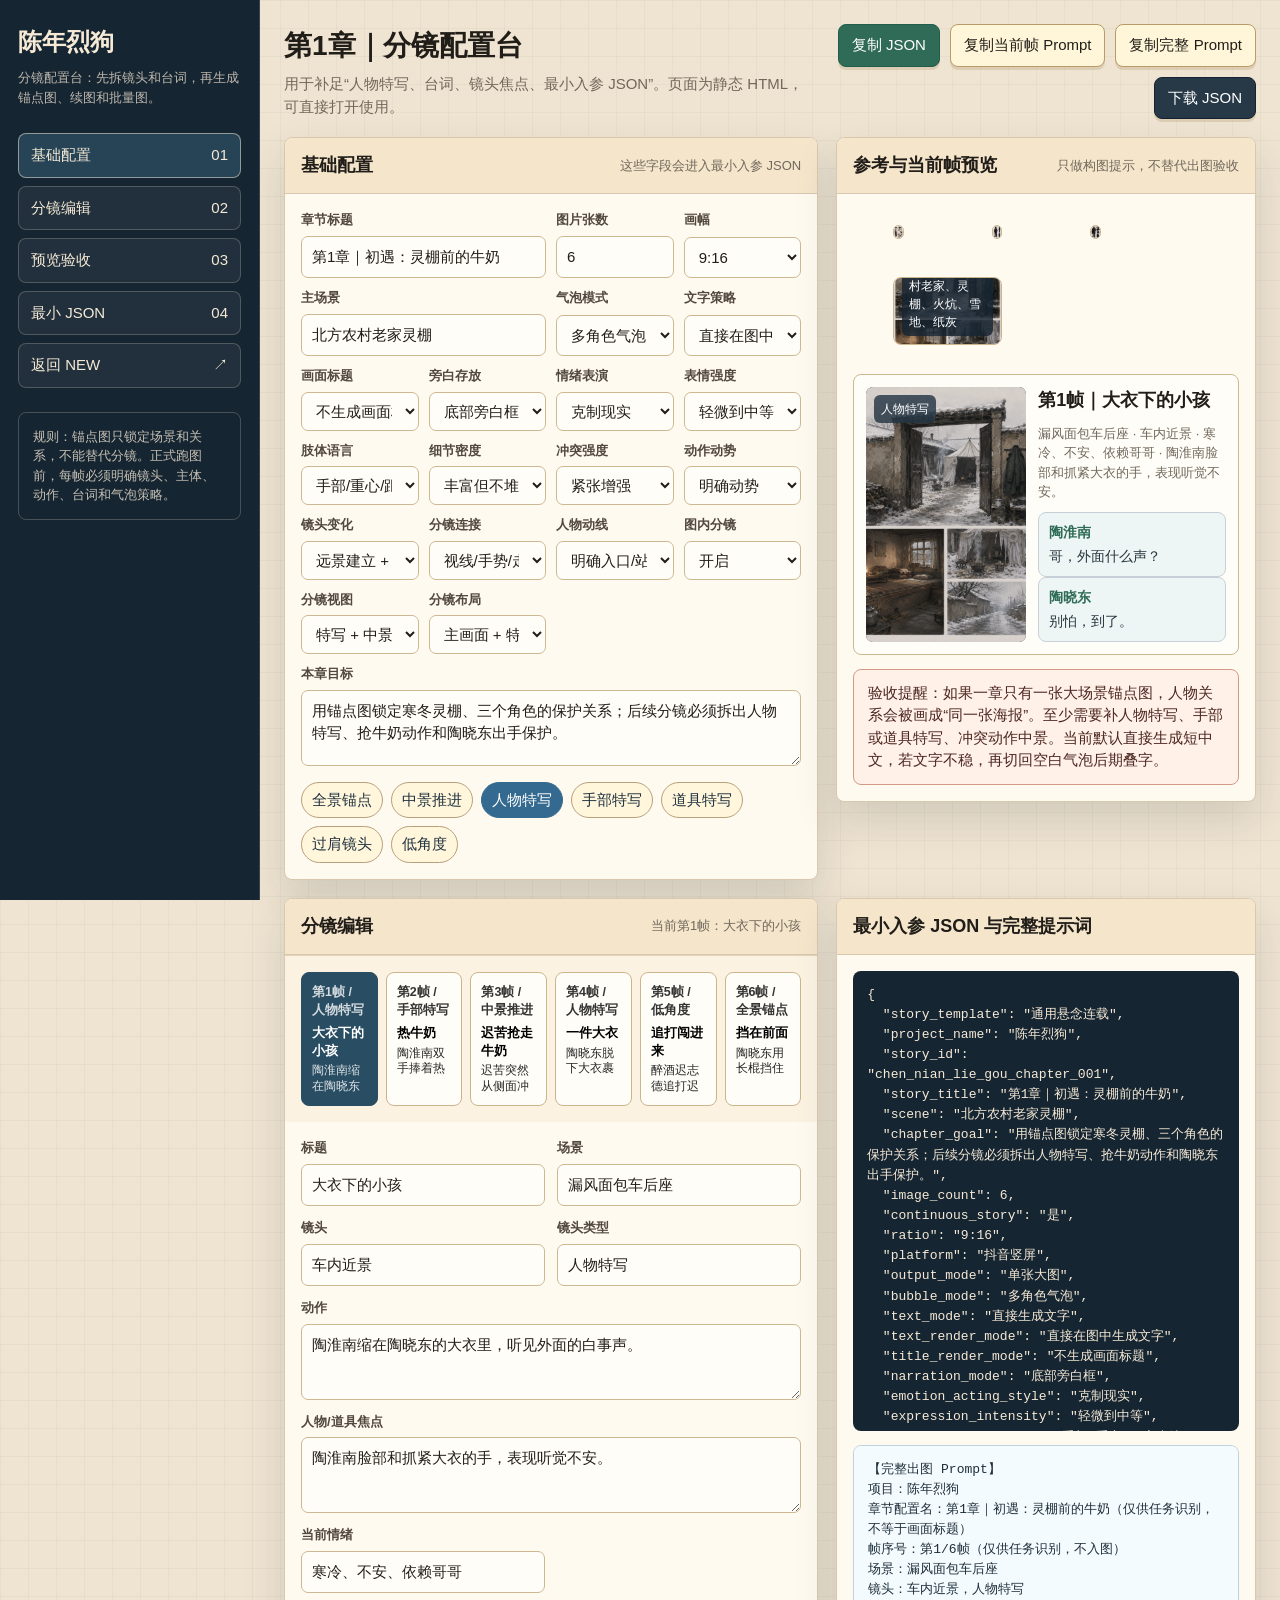
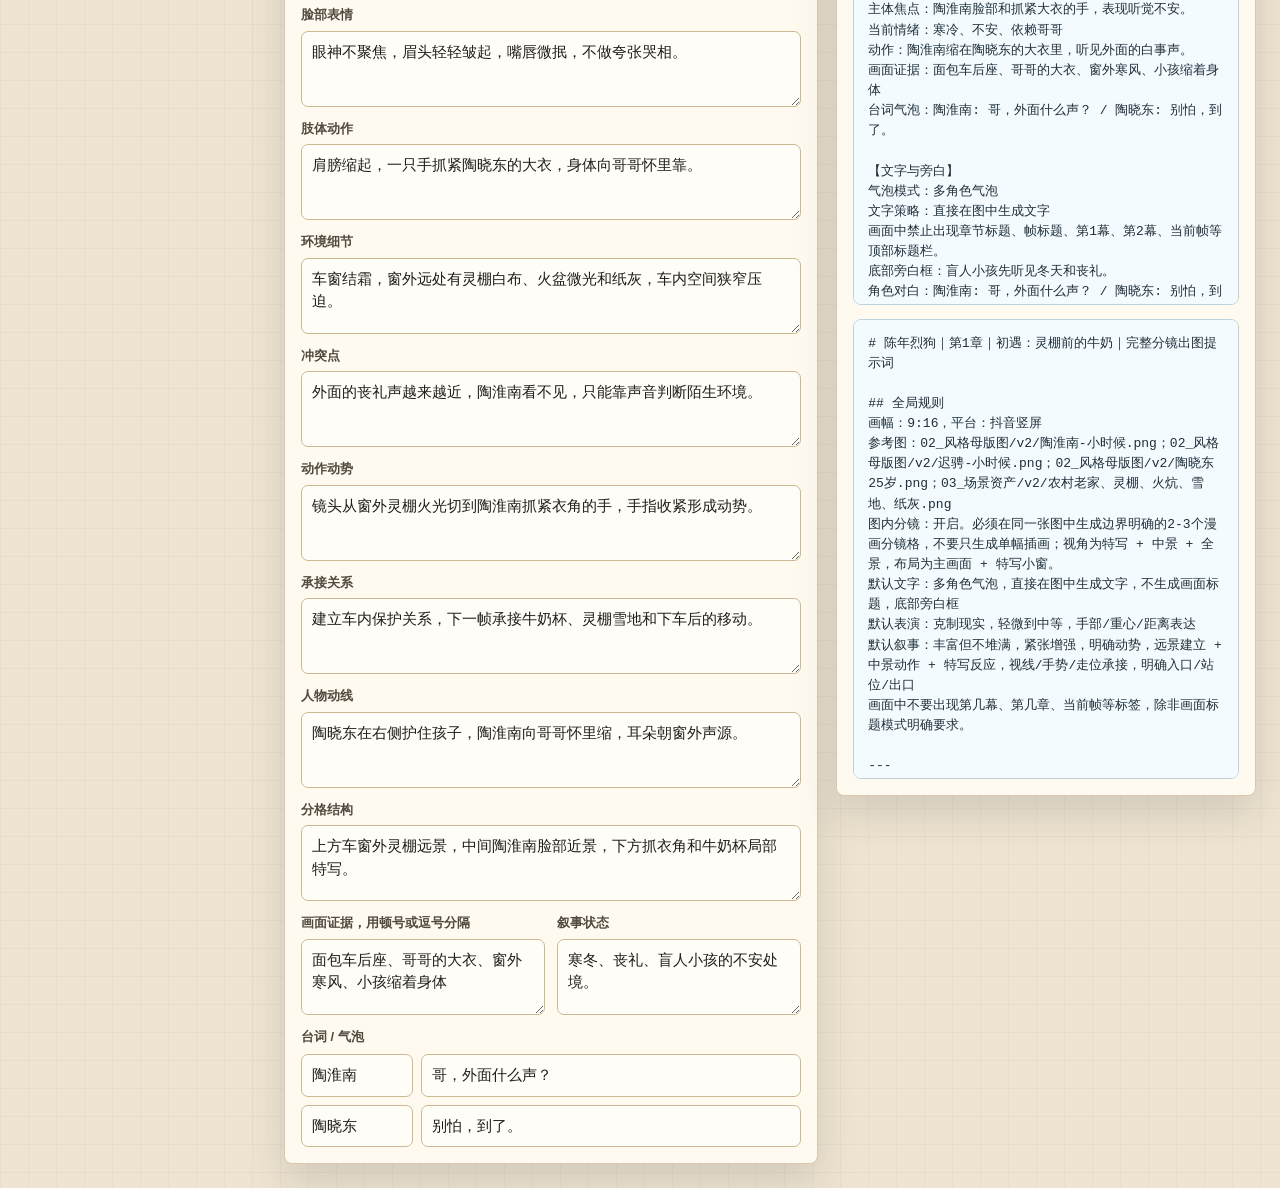
==== 入口/storyboard_config.html @ 1768fc52 "feat: 新增漫画分镜叙事控制体系 — 6个顶级控制字段 + 第1章每帧分镜精细描述 ### 新增六个顶层控制字段 - detail_density：场景细节密度（丰富但不堆满/标准/极简） - c" ====
<!doctype html>
<html lang="zh-CN">
<head>
  <meta charset="utf-8">
  <meta name="viewport" content="width=device-width, initial-scale=1">
  <title>陈年烈狗｜分镜配置台</title>
  <style>
    :root {
      color-scheme: light;
      --ink: #211d18;
      --muted: #71685c;
      --line: #d9c8ad;
      --paper: #f7efe2;
      --panel: #fffaf0;
      --deep: #273846;
      --green: #2f6b56;
      --gold: #c8842f;
      --red: #9f3e35;
      --blue: #346a8f;
      --shadow: 0 18px 42px rgba(39, 56, 70, .15);
    }

    * { box-sizing: border-box; }

    body {
      margin: 0;
      color: var(--ink);
      font-family: "Microsoft YaHei", "PingFang SC", Arial, sans-serif;
      font-size: 15px;
      line-height: 1.5;
      background:
        linear-gradient(90deg, rgba(39, 56, 70, .04) 1px, transparent 1px),
        linear-gradient(180deg, rgba(39, 56, 70, .04) 1px, transparent 1px),
        #efe4d1;
      background-size: 28px 28px;
    }

    a { color: inherit; text-decoration: none; }
    button, input, textarea, select { font: inherit; }

    .app {
      display: grid;
      grid-template-columns: 260px minmax(0, 1fr);
      min-height: 100vh;
    }

    .side {
      position: sticky;
      top: 0;
      height: 100vh;
      padding: 24px 18px;
      color: #f6ead6;
      background: #162532;
      border-right: 1px solid rgba(255,255,255,.14);
    }

    .brand b {
      display: block;
      font-size: 24px;
      letter-spacing: 0;
    }

    .brand span {
      display: block;
      margin-top: 8px;
      color: rgba(246,234,214,.75);
      font-size: 13px;
    }

    .nav {
      display: grid;
      gap: 8px;
      margin-top: 26px;
    }

    .nav a {
      display: flex;
      align-items: center;
      justify-content: space-between;
      min-height: 42px;
      padding: 10px 12px;
      border: 1px solid rgba(246,234,214,.22);
      background: rgba(255,255,255,.05);
      border-radius: 8px;
    }

    .nav a:hover,
    .nav a.active {
      background: #264456;
      border-color: rgba(246,234,214,.52);
    }

    .side-note {
      margin-top: 24px;
      padding: 14px;
      color: rgba(246,234,214,.78);
      border: 1px solid rgba(246,234,214,.22);
      border-radius: 8px;
      font-size: 13px;
    }

    main {
      padding: 24px;
      min-width: 0;
    }

    .topbar {
      display: flex;
      align-items: center;
      justify-content: space-between;
      gap: 16px;
      margin-bottom: 18px;
    }

    .title h1 {
      margin: 0;
      font-size: 28px;
      letter-spacing: 0;
    }

    .title p {
      margin: 6px 0 0;
      color: var(--muted);
    }

    .actions {
      display: flex;
      gap: 10px;
      flex-wrap: wrap;
      justify-content: flex-end;
    }

    .btn {
      display: inline-flex;
      align-items: center;
      justify-content: center;
      gap: 8px;
      min-height: 38px;
      padding: 9px 13px;
      color: var(--ink);
      border: 1px solid #b99b68;
      background: #fff6d9;
      border-radius: 8px;
      cursor: pointer;
      white-space: nowrap;
      box-shadow: 0 3px 0 rgba(125, 87, 36, .16);
    }

    .btn.primary {
      color: #fff;
      border-color: #1e5e4a;
      background: var(--green);
    }

    .btn.dark {
      color: #fff;
      border-color: #142331;
      background: var(--deep);
    }

    .layout {
      display: grid;
      grid-template-columns: minmax(420px, 1.12fr) minmax(380px, .88fr);
      gap: 18px;
      align-items: start;
    }

    .panel {
      background: var(--panel);
      border: 1px solid var(--line);
      border-radius: 8px;
      box-shadow: var(--shadow);
      overflow: hidden;
    }

    .panel-head {
      display: flex;
      align-items: center;
      justify-content: space-between;
      gap: 12px;
      padding: 14px 16px;
      border-bottom: 1px solid var(--line);
      background: #f4e5cb;
    }

    .panel-head h2 {
      margin: 0;
      font-size: 18px;
      letter-spacing: 0;
    }

    .hint {
      color: var(--muted);
      font-size: 13px;
    }

    .controls {
      display: grid;
      grid-template-columns: repeat(4, minmax(0, 1fr));
      gap: 10px;
      padding: 16px;
    }

    .field {
      display: grid;
      gap: 6px;
      min-width: 0;
    }

    .field.wide { grid-column: span 2; }
    .field.full { grid-column: 1 / -1; }

    label,
    .label {
      color: #51483e;
      font-weight: 700;
      font-size: 13px;
    }

    input,
    textarea,
    select {
      width: 100%;
      color: var(--ink);
      border: 1px solid #cdb892;
      background: #fffdf7;
      border-radius: 7px;
      padding: 9px 10px;
      outline: none;
    }

    textarea {
      min-height: 76px;
      resize: vertical;
    }

    input:focus,
    textarea:focus,
    select:focus {
      border-color: var(--blue);
      box-shadow: 0 0 0 3px rgba(52,106,143,.14);
    }

    .shot-bar {
      display: flex;
      flex-wrap: wrap;
      gap: 8px;
      padding: 0 16px 16px;
    }

    .chip {
      min-height: 32px;
      padding: 6px 10px;
      color: #20323f;
      border: 1px solid #b7a07b;
      background: #fff6dc;
      border-radius: 999px;
      cursor: pointer;
    }

    .chip.active,
    .chip:hover {
      color: #fff;
      background: var(--blue);
      border-color: var(--blue);
    }

    .timeline {
      display: grid;
      grid-template-columns: repeat(6, minmax(0, 1fr));
      gap: 8px;
      padding: 16px;
      border-top: 1px solid rgba(217,200,173,.72);
      background: #fbf2e2;
    }

    .frame-tab {
      display: grid;
      align-content: start;
      gap: 4px;
      min-height: 94px;
      padding: 10px;
      text-align: left;
      border: 1px solid #ccb58b;
      background: #fffdf7;
      border-radius: 8px;
      cursor: pointer;
    }

    .frame-tab.active {
      color: #fff;
      background: #294d62;
      border-color: #294d62;
    }

    .frame-tab small {
      font-weight: 700;
      opacity: .8;
    }

    .frame-tab b {
      display: block;
      overflow: hidden;
      font-size: 13px;
      line-height: 1.35;
      max-height: 38px;
    }

    .frame-tab span {
      overflow: hidden;
      font-size: 12px;
      line-height: 1.3;
      max-height: 32px;
      opacity: .85;
    }

    .editor {
      display: grid;
      grid-template-columns: 1fr 1fr;
      gap: 12px;
      padding: 16px;
    }

    .dialogue {
      display: grid;
      gap: 8px;
    }

    .line-row {
      display: grid;
      grid-template-columns: 112px minmax(0, 1fr);
      gap: 8px;
    }

    .preview-wrap {
      display: grid;
      gap: 14px;
      padding: 16px;
    }

    .refs {
      display: grid;
      grid-template-columns: repeat(4, minmax(0, 1fr));
      gap: 8px;
    }

    .ref {
      position: relative;
      overflow: hidden;
      aspect-ratio: 3 / 4;
      border: 1px solid #cbb58d;
      border-radius: 8px;
      background: #eadcc7;
    }

    .ref.scene { grid-column: span 2; aspect-ratio: 16 / 10; }

    .ref img {
      width: 100%;
      height: 100%;
      object-fit: cover;
      display: block;
    }

    .ref span {
      position: absolute;
      left: 8px;
      right: 8px;
      bottom: 8px;
      padding: 5px 7px;
      color: #fff;
      background: rgba(22,37,50,.82);
      border-radius: 6px;
      font-size: 12px;
    }

    .preview {
      display: grid;
      grid-template-columns: 160px minmax(0, 1fr);
      gap: 12px;
      padding: 12px;
      border: 1px solid #cdb892;
      border-radius: 8px;
      background: #fffdf7;
    }

    .preview-art {
      position: relative;
      min-height: 220px;
      overflow: hidden;
      border-radius: 7px;
      background: #223544;
    }

    .preview-art img {
      width: 100%;
      height: 100%;
      min-height: 220px;
      object-fit: cover;
      display: block;
      filter: saturate(.88) contrast(.95);
    }

    .preview-art .tag {
      position: absolute;
      left: 8px;
      top: 8px;
      padding: 5px 7px;
      color: #fff;
      background: rgba(39,56,70,.82);
      border-radius: 6px;
      font-size: 12px;
    }

    .preview-copy {
      display: grid;
      align-content: start;
      gap: 10px;
      min-width: 0;
    }

    .preview-copy h3 {
      margin: 0;
      font-size: 18px;
      letter-spacing: 0;
    }

    .bubble {
      padding: 9px 10px;
      border: 1px solid #c7d0d6;
      border-radius: 8px;
      background: #eef6f5;
      color: #26343e;
      font-size: 14px;
    }

    .bubble b {
      display: block;
      margin-bottom: 3px;
      color: var(--green);
    }

    .warn {
      padding: 12px 14px;
      color: #4b271f;
      border: 1px solid #d29a87;
      background: #fff0e8;
      border-radius: 8px;
    }

    .json-grid {
      display: grid;
      grid-template-columns: 1fr;
      gap: 14px;
      padding: 16px;
    }

    pre {
      overflow: auto;
      min-height: 260px;
      max-height: 460px;
      margin: 0;
      padding: 14px;
      color: #f6ead6;
      background: #162532;
      border-radius: 8px;
      font-size: 13px;
      line-height: 1.55;
      white-space: pre-wrap;
      word-break: break-word;
    }

    .prompt-box {
      color: #1f2f39;
      background: #f4fbff;
      border: 1px solid #bdd1df;
    }

    .status {
      min-height: 22px;
      color: var(--green);
      font-size: 13px;
    }

    @media (max-width: 1180px) {
      .app { grid-template-columns: 1fr; }
      .side {
        position: static;
        height: auto;
      }
      .nav { grid-template-columns: repeat(3, minmax(0, 1fr)); }
      .layout { grid-template-columns: 1fr; }
    }

    @media (max-width: 760px) {
      main { padding: 14px; }
      .topbar,
      .panel-head,
      .preview {
        align-items: stretch;
        flex-direction: column;
        grid-template-columns: 1fr;
      }
      .controls,
      .editor,
      .timeline,
      .refs,
      .nav {
        grid-template-columns: 1fr;
      }
      .field,
      .field.wide,
      .field.full,
      .ref.scene { grid-column: 1; }
      .actions { justify-content: flex-start; }
    }
  </style>
</head>
<body>
  <div class="app">
    <aside class="side">
      <div class="brand">
        <b>陈年烈狗</b>
        <span>分镜配置台：先拆镜头和台词，再生成锚点图、续图和批量图。</span>
      </div>
      <nav class="nav" aria-label="页面导航">
        <a class="active" href="#config">基础配置 <span>01</span></a>
        <a href="#frames">分镜编辑 <span>02</span></a>
        <a href="#preview">预览验收 <span>03</span></a>
        <a href="#json">最小 JSON <span>04</span></a>
        <a href="./入口_NEW.html">返回 NEW <span>↗</span></a>
      </nav>
      <div class="side-note">
        规则：锚点图只锁定场景和关系，不能替代分镜。正式跑图前，每帧必须明确镜头、主体、动作、台词和气泡策略。
      </div>
    </aside>

    <main>
      <div class="topbar">
        <div class="title">
          <h1>第1章｜分镜配置台</h1>
          <p>用于补足“人物特写、台词、镜头焦点、最小入参 JSON”。页面为静态 HTML，可直接打开使用。</p>
        </div>
        <div class="actions">
          <button class="btn primary" id="copyJson">复制 JSON</button>
          <button class="btn" id="copyPrompt">复制当前帧 Prompt</button>
          <button class="btn" id="copyFullPrompt">复制完整 Prompt</button>
          <button class="btn dark" id="downloadJson">下载 JSON</button>
        </div>
      </div>

      <div class="layout">
        <section class="panel" id="config">
          <div class="panel-head">
            <h2>基础配置</h2>
            <span class="hint">这些字段会进入最小入参 JSON</span>
          </div>
          <div class="controls">
            <div class="field wide">
              <label for="storyTitle">章节标题</label>
              <input id="storyTitle" data-config="story_title">
            </div>
            <div class="field">
              <label for="imageCount">图片张数</label>
              <input id="imageCount" data-config="image_count" type="number" min="1" max="12">
            </div>
            <div class="field">
              <label for="ratio">画幅</label>
              <select id="ratio" data-config="ratio">
                <option>9:16</option>
                <option>3:4</option>
                <option>16:9</option>
                <option>1:1</option>
              </select>
            </div>
            <div class="field wide">
              <label for="scene">主场景</label>
              <input id="scene" data-config="scene">
            </div>
            <div class="field">
              <label for="bubbleMode">气泡模式</label>
              <select id="bubbleMode" data-config="bubble_mode">
                <option>多角色气泡</option>
                <option>单角色气泡</option>
                <option>无气泡</option>
              </select>
            </div>
            <div class="field">
              <label for="textRender">文字策略</label>
              <select id="textRender" data-config="text_render_mode">
                <option>直接在图中生成文字</option>
                <option>生成空白气泡 + 后期叠字图层</option>
                <option>生成空白气泡 + 文案清单</option>
                <option>仅生成文案清单</option>
              </select>
            </div>
            <div class="field">
              <label for="titleRender">画面标题</label>
              <select id="titleRender" data-config="title_render_mode">
                <option>不生成画面标题</option>
                <option>封面图标题</option>
                <option>每帧标题</option>
              </select>
            </div>
            <div class="field">
              <label for="narrationMode">旁白存放</label>
              <select id="narrationMode" data-config="narration_mode">
                <option>底部旁白框</option>
                <option>旁白气泡</option>
                <option>画外文案清单</option>
                <option>不使用旁白</option>
              </select>
            </div>
            <div class="field">
              <label for="emotionActing">情绪表演</label>
              <select id="emotionActing" data-config="emotion_acting_style">
                <option>克制现实</option>
                <option>轻微外显</option>
                <option>沉默压抑</option>
                <option>紧绷防备</option>
                <option>保护性克制</option>
              </select>
            </div>
            <div class="field">
              <label for="expressionIntensity">表情强度</label>
              <select id="expressionIntensity" data-config="expression_intensity">
                <option>轻微到中等</option>
                <option>轻微</option>
                <option>中等</option>
                <option>强烈</option>
              </select>
            </div>
            <div class="field">
              <label for="bodyLanguageMode">肢体语言</label>
              <select id="bodyLanguageMode" data-config="body_language_mode">
                <option>手部/重心/距离表达</option>
                <option>面部微表情优先</option>
                <option>保护性站位</option>
                <option>防备性蜷缩</option>
                <option>动作推进优先</option>
              </select>
            </div>
            <div class="field">
              <label for="detailDensity">细节密度</label>
              <select id="detailDensity" data-config="detail_density">
                <option>丰富但不堆满</option>
                <option>标准</option>
                <option>极简</option>
              </select>
            </div>
            <div class="field">
              <label for="conflictIntensity">冲突强度</label>
              <select id="conflictIntensity" data-config="conflict_intensity">
                <option>紧张增强</option>
                <option>克制紧张</option>
                <option>平静铺垫</option>
                <option>强冲突</option>
              </select>
            </div>
            <div class="field">
              <label for="actionMomentumMode">动作动势</label>
              <select id="actionMomentumMode" data-config="action_momentum_mode">
                <option>明确动势</option>
                <option>静态对话</option>
                <option>突然打断</option>
                <option>追逐/抢夺</option>
                <option>保护拦截</option>
              </select>
            </div>
            <div class="field">
              <label for="shotVariationMode">镜头变化</label>
              <select id="shotVariationMode" data-config="shot_variation_mode">
                <option>远景建立 + 中景动作 + 特写反应</option>
                <option>主画面 + 局部特写</option>
                <option>连续动作三格</option>
                <option>环境压迫 + 人物近景</option>
              </select>
            </div>
            <div class="field">
              <label for="panelContinuityMode">分镜连接</label>
              <select id="panelContinuityMode" data-config="panel_continuity_mode">
                <option>视线/手势/走位承接</option>
                <option>前景道具承接</option>
                <option>上一格动作延续</option>
                <option>空间方位固定</option>
              </select>
            </div>
            <div class="field">
              <label for="characterPathMode">人物动线</label>
              <select id="characterPathMode" data-config="character_path_mode">
                <option>明确入口/站位/出口</option>
                <option>保护三角站位</option>
                <option>追逐推进</option>
                <option>靠近/退开</option>
              </select>
            </div>
            <div class="field">
              <label for="inImageStoryboard">图内分镜</label>
              <select id="inImageStoryboard" data-config="in_image_storyboard">
                <option>开启</option>
                <option>关闭</option>
              </select>
            </div>
            <div class="field">
              <label for="storyboardView">分镜视图</label>
              <select id="storyboardView" data-config="storyboard_view">
                <option>特写 + 中景 + 全景</option>
                <option>第一人称 + 第三人称</option>
                <option>第三人称</option>
                <option>第一人称</option>
              </select>
            </div>
            <div class="field">
              <label for="storyboardLayout">分镜布局</label>
              <select id="storyboardLayout" data-config="storyboard_layout">
                <option>主画面 + 特写小窗</option>
                <option>漫画三格竖排</option>
                <option>主画面 + 小视角窗口</option>
                <option>上下分镜</option>
                <option>左右分镜</option>
              </select>
            </div>
            <div class="field full">
              <label for="chapterGoal">本章目标</label>
              <textarea id="chapterGoal" data-config="chapter_goal"></textarea>
            </div>
          </div>
          <div class="shot-bar" aria-label="镜头快捷选择">
            <button class="chip" data-shot="全景锚点">全景锚点</button>
            <button class="chip" data-shot="中景推进">中景推进</button>
            <button class="chip" data-shot="人物特写">人物特写</button>
            <button class="chip" data-shot="手部特写">手部特写</button>
            <button class="chip" data-shot="道具特写">道具特写</button>
            <button class="chip" data-shot="过肩镜头">过肩镜头</button>
            <button class="chip" data-shot="低角度">低角度</button>
          </div>
        </section>

        <section class="panel" id="preview">
          <div class="panel-head">
            <h2>参考与当前帧预览</h2>
            <span class="hint">只做构图提示，不替代出图验收</span>
          </div>
          <div class="preview-wrap">
            <div class="refs">
              <figure class="ref">
                <img src="../02_风格母版图/v2/陶淮南-小时候.png" alt="陶淮南小时候">
                <span>陶淮南-小时候</span>
              </figure>
              <figure class="ref">
                <img src="../02_风格母版图/v2/迟骋-小时候.png" alt="迟骋小时候">
                <span>迟骋-小时候</span>
              </figure>
              <figure class="ref">
                <img src="../02_风格母版图/v2/陶晓东25岁.png" alt="陶晓东25岁">
                <span>陶晓东25岁</span>
              </figure>
              <figure class="ref scene">
                <img src="../03_场景资产/v2/农村老家、灵棚、火炕、雪地、纸灰.png" alt="农村老家灵棚场景">
                <span>场景母版：农村老家、灵棚、火炕、雪地、纸灰</span>
              </figure>
            </div>
            <div class="preview">
              <div class="preview-art">
                <img src="../03_场景资产/v2/农村老家、灵棚、火炕、雪地、纸灰.png" alt="当前帧视觉参考">
                <span class="tag" id="previewShot">人物特写</span>
              </div>
              <div class="preview-copy">
                <h3 id="previewTitle">当前帧</h3>
                <div class="hint" id="previewMeta"></div>
                <div id="previewBubbles"></div>
              </div>
            </div>
            <div class="warn">
              验收提醒：如果一章只有一张大场景锚点图，人物关系会被画成“同一张海报”。至少需要补人物特写、手部或道具特写、冲突动作中景。当前默认直接生成短中文，若文字不稳，再切回空白气泡后期叠字。
            </div>
          </div>
        </section>

        <section class="panel" id="frames">
          <div class="panel-head">
            <h2>分镜编辑</h2>
            <span class="hint" id="activeHint">当前第1帧</span>
          </div>
          <div class="timeline" id="timeline"></div>
          <div class="editor" id="editor"></div>
        </section>

        <section class="panel" id="json">
          <div class="panel-head">
            <h2>最小入参 JSON 与完整提示词</h2>
            <span class="status" id="status"></span>
          </div>
          <div class="json-grid">
            <pre id="jsonPreview"></pre>
            <pre class="prompt-box" id="promptPreview"></pre>
            <pre class="prompt-box" id="fullPromptPreview"></pre>
          </div>
        </section>
      </div>
    </main>
  </div>

  <script>
    const state = {
      story_template: "通用悬念连载",
      project_name: "陈年烈狗",
      story_id: "chen_nian_lie_gou_chapter_001",
      story_title: "第1章｜初遇：灵棚前的牛奶",
      scene: "北方农村老家灵棚",
      chapter_goal: "用锚点图锁定寒冬灵棚、三个角色的保护关系；后续分镜必须拆出人物特写、抢牛奶动作和陶晓东出手保护。",
      image_count: 6,
      continuous_story: "是",
      ratio: "9:16",
      platform: "抖音竖屏",
      output_mode: "单张大图",
      bubble_mode: "多角色气泡",
      text_mode: "直接生成文字",
      text_render_mode: "直接在图中生成文字",
      title_render_mode: "不生成画面标题",
      narration_mode: "底部旁白框",
      emotion_acting_style: "克制现实",
      expression_intensity: "轻微到中等",
      body_language_mode: "手部/重心/距离表达",
      detail_density: "丰富但不堆满",
      conflict_intensity: "紧张增强",
      action_momentum_mode: "明确动势",
      shot_variation_mode: "远景建立 + 中景动作 + 特写反应",
      panel_continuity_mode: "视线/手势/走位承接",
      character_path_mode: "明确入口/站位/出口",
      in_image_storyboard: "开启",
      storyboard_view: "特写 + 中景 + 全景",
      storyboard_layout: "主画面 + 特写小窗",
      active: 0,
      refs: {
        character_identity_refs: [
          "02_风格母版图/v2/陶淮南-小时候.png",
          "02_风格母版图/v2/迟骋-小时候.png",
          "02_风格母版图/v2/陶晓东25岁.png"
        ],
        scene_references: [
          "03_场景资产/v2/农村老家、灵棚、火炕、雪地、纸灰.png"
        ]
      },
      frames: [
        {
          phase: "第1幕",
          scene: "漏风面包车后座",
          title: "大衣下的小孩",
          action: "陶淮南缩在陶晓东的大衣里，听见外面的白事声。",
          state: "寒冬、丧礼、盲人小孩的不安处境。",
          visual_evidence: ["面包车后座", "哥哥的大衣", "窗外寒风", "小孩缩着身体"],
          camera: "车内近景",
          shot_type: "人物特写",
          focus: "陶淮南脸部和抓紧大衣的手，表现听觉不安。",
          emotion: "寒冷、不安、依赖哥哥",
          expression: "眼神不聚焦，眉头轻轻皱起，嘴唇微抿，不做夸张哭相。",
          body_language: "肩膀缩起，一只手抓紧陶晓东的大衣，身体向哥哥怀里靠。",
          scene_detail: "车窗结霜，窗外远处有灵棚白布、火盆微光和纸灰，车内空间狭窄压迫。",
          conflict_point: "外面的丧礼声越来越近，陶淮南看不见，只能靠声音判断陌生环境。",
          action_momentum_detail: "镜头从窗外灵棚火光切到陶淮南抓紧衣角的手，手指收紧形成动势。",
          continuity_link: "建立车内保护关系，下一帧承接牛奶杯、灵棚雪地和下车后的移动。",
          character_path: "陶晓东在右侧护住孩子，陶淮南向哥哥怀里缩，耳朵朝窗外声源。",
          panel_composition: "上方车窗外灵棚远景，中间陶淮南脸部近景，下方抓衣角和牛奶杯局部特写。",
          dialogue: [
            { name: "陶淮南", text: "哥，外面什么声？" },
            { name: "陶晓东", text: "别怕，到了。" }
          ],
          narration: "盲人小孩先听见冬天和丧礼。"
        },
        {
          phase: "第2幕",
          scene: "灵棚前雪地",
          title: "热牛奶",
          action: "陶淮南双手捧着热牛奶站在灵棚边，蒸汽贴着脸。",
          state: "热牛奶成为寒冷里的安全感。",
          visual_evidence: ["热牛奶蒸汽", "米白毛线帽", "灵棚背景", "双手捧杯"],
          camera: "第三人称中景",
          shot_type: "手部特写",
          focus: "小手捧杯、牛奶蒸汽、陶淮南低头听声。",
          emotion: "短暂安心、小心珍惜",
          expression: "脸部放松一点，嘴角不明显上扬，注意力集中在手里的热牛奶。",
          body_language: "双手贴近杯身，手指收紧取暖，身体微微向杯子靠近。",
          scene_detail: "灵棚白布在风里轻晃，雪地有泥脚印，火盆烟和纸灰从背景飘过。",
          conflict_point: "安全感只集中在一杯热牛奶上，周围冷风、白事声和陌生人群形成压力。",
          action_momentum_detail: "陶淮南双手把杯子往胸前拢，蒸汽向上，背景人影从旁边经过。",
          continuity_link: "承接上一帧的车窗外灵棚，牛奶杯成为下一帧被抢走的关键道具。",
          character_path: "陶淮南站在灵棚边缘，身体朝陶晓东方向微微偏，不主动走进人群。",
          panel_composition: "上方灵棚环境建立，中间陶淮南捧杯半身，底部牛奶杯和小手大特写。",
          dialogue: [
            { name: "陶淮南", text: "这个是热的。" },
            { name: "旁白", text: "他只敢靠近这一点温度。" }
          ],
          narration: "温度先出现，危险还没被看见。"
        },
        {
          phase: "第3幕",
          scene: "灵棚前雪地",
          title: "迟苦抢走牛奶",
          action: "迟苦突然从侧面冲出，抢走陶淮南手里的牛奶大口喝下。",
          state: "迟苦第一次出现，瘦弱、防备、饥寒交迫。",
          visual_evidence: ["牛奶泼出", "迟苦瘦小发抖", "陶淮南后缩", "雪地泥印"],
          camera: "动态中景",
          shot_type: "中景推进",
          focus: "抢杯动作、陶淮南惊住、迟苦警惕的眼神。",
          emotion: "突然受惊、防备冲突",
          expression: "陶淮南怔住，迟苦眼神警惕下压，表情紧绷但不狰狞。",
          body_language: "陶淮南手向后缩，迟苦身体前倾抢杯后立刻护住牛奶。",
          scene_detail: "雪地脚印被踩乱，牛奶洒出几滴，灵棚白布和纸灰被风吹斜。",
          conflict_point: "迟苦的饥寒和陶淮南的惊吓第一次正面撞上，牛奶杯成为冲突中心。",
          action_momentum_detail: "迟苦从侧边冲入斜向抢杯，陶淮南手指松开后身体后缩，牛奶杯产生清楚位移。",
          continuity_link: "承接上一帧牛奶杯特写，让牛奶杯从陶淮南手中移动到迟苦手中。",
          character_path: "迟苦从灵棚侧门方向冲入，抢完后身体转向逃离方向；陶淮南后退半步。",
          panel_composition: "上方牛奶杯被抢瞬间，中间迟苦护杯喝奶近景，下方陶淮南空手和洒落牛奶特写。",
          dialogue: [
            { name: "陶淮南", text: "我的牛奶呢？" },
            { name: "迟苦", text: "我喝了。" }
          ],
          narration: "第一次相遇不是温柔，是抢夺。"
        },
        {
          phase: "第4幕",
          scene: "灵棚院子",
          title: "一件大衣",
          action: "陶晓东脱下大衣裹住迟苦，陶淮南贴在哥哥身边。",
          state: "陶晓东第一次对迟苦伸出保护动作。",
          visual_evidence: ["军大衣", "迟苦被包住", "陶淮南贴着哥哥", "冷风和纸灰"],
          camera: "侧前方中景",
          shot_type: "人物特写",
          focus: "陶晓东低头看迟苦的眼神，迟苦没有完全放松。",
          emotion: "保护、迟疑、防备未退",
          expression: "陶晓东神情沉稳疲惫，迟苦低眼戒备，陶淮南贴近哥哥听动静。",
          body_language: "陶晓东展开大衣包住迟苦，迟苦肩膀僵硬，陶淮南抓着哥哥衣角。",
          scene_detail: "院子里火盆低烧，白布和纸灰在风里晃动，军大衣厚重遮住迟苦半边身体。",
          conflict_point: "陶晓东的保护动作和迟苦的本能防备相撞，温暖靠近但信任还没建立。",
          action_momentum_detail: "陶晓东脱大衣的动作从肩膀展开到包住迟苦，迟苦肩膀僵住没有完全接受。",
          continuity_link: "承接上一帧迟苦抢奶后的饥寒状态，让陶晓东进入两人之间改变关系。",
          character_path: "陶晓东从陶淮南身侧迈向迟苦，陶淮南贴着安全侧，迟苦停在院墙边。",
          panel_composition: "上方院子火盆和三人位置，中间陶晓东展开大衣，下方迟苦被包住的手和表情特写。",
          dialogue: [
            { name: "陶晓东", text: "穿上。" },
            { name: "迟苦", text: "不用你管。" }
          ],
          narration: "保护发生得很快，信任还没有发生。"
        },
        {
          phase: "第5幕",
          scene: "夜里的院子火盆旁",
          title: "追打闯进来",
          action: "醉酒迟志德追打迟苦闯进院子，火盆边的人群散开。",
          state: "危机升级，陶晓东从旁观转为出手。",
          visual_evidence: ["火盆", "追打动势", "迟苦躲墙边", "陶晓东站起"],
          camera: "低角度中景",
          shot_type: "低角度",
          focus: "迟苦缩在墙边，陶晓东从火光里站起。",
          emotion: "危机压迫、恐惧和保护欲上升",
          expression: "迟苦咬紧嘴唇不哭，陶晓东眉眼压低，情绪克制但明显警觉。",
          body_language: "迟苦贴墙缩肩，陶晓东从火盆旁起身挡到前方。",
          scene_detail: "夜雪落下，火盆映出人影，院门被撞开，地上纸灰和雪被脚步踢散。",
          conflict_point: "醉酒追打者闯入，迟苦退无可退，陶晓东必须从旁观变成阻拦。",
          action_momentum_detail: "追打者从院门斜冲入，手臂扬起；迟苦沿墙缩退，陶晓东从火盆旁起身。",
          continuity_link: "承接上一帧大衣保护，让外部威胁闯入并迫使陶晓东升级保护动作。",
          character_path: "迟志德从右侧院门冲入，迟苦向左后方墙角退，陶晓东向前形成阻断线。",
          panel_composition: "上方院门闯入远景，中间迟苦贴墙近景，下方陶晓东起身的手、衣摆、火光特写。",
          dialogue: [
            { name: "迟苦", text: "别过来。" },
            { name: "陶晓东", text: "站我后面。" }
          ],
          narration: "火光把危险推到所有人面前。"
        },
        {
          phase: "第6幕",
          scene: "灵棚院门口",
          title: "挡在前面",
          action: "陶晓东用长棍挡住迟志德，让迟苦退到自己身后。",
          state: "本章收束在保护和命运转折上。",
          visual_evidence: ["陶晓东护在前面", "迟苦缩在后方", "火盆余光", "院门大开"],
          camera: "稳定中景",
          shot_type: "全景锚点",
          focus: "陶晓东、迟苦、陶淮南形成保护三角关系。",
          emotion: "压住怒气、余震、被保护后的迟疑",
          expression: "陶晓东表情冷静坚决，迟苦低头发怔，陶淮南茫然侧耳。",
          body_language: "陶晓东站在最前方持棍挡住来人，迟苦退到身后，陶淮南贴近安全侧。",
          scene_detail: "院门大开，雪和纸灰被风卷进来，火盆余光照出三个人的前后站位。",
          conflict_point: "陶晓东用身体和长棍划出边界，把迟苦和陶淮南从危险前方隔开。",
          action_momentum_detail: "长棍横向伸出形成阻挡线，迟苦从墙角退到陶晓东身后。",
          continuity_link: "承接上一帧陶晓东起身，本帧完成从起身到挡住的动作结果。",
          character_path: "陶晓东站到中央偏前，迟苦退到他身后，陶淮南在更内侧被保护。",
          panel_composition: "上方院门和威胁位置，中间长棍拦截动作，下方迟苦和陶淮南躲在身后的反应特写。",
          dialogue: [
            { name: "陶晓东", text: "滚。" },
            { name: "旁白", text: "这一晚，有人被留下了。" }
          ],
          narration: "保护动作成为命运拐点。"
        }
      ]
    };

    const configInputs = document.querySelectorAll("[data-config]");
    const timeline = document.getElementById("timeline");
    const editor = document.getElementById("editor");
    const activeHint = document.getElementById("activeHint");
    const jsonPreview = document.getElementById("jsonPreview");
    const promptPreview = document.getElementById("promptPreview");
    const fullPromptPreview = document.getElementById("fullPromptPreview");
    const statusEl = document.getElementById("status");

    function setStatus(text) {
      statusEl.textContent = text;
      window.clearTimeout(setStatus.timer);
      setStatus.timer = window.setTimeout(() => statusEl.textContent = "", 2200);
    }

    function initConfig() {
      configInputs.forEach(input => {
        const key = input.dataset.config;
        input.value = state[key];
        input.addEventListener("input", () => {
          const value = input.type === "number" ? Number(input.value) : input.value;
          state[key] = value;
          if (key === "image_count") state.image_count = state.frames.length;
          if (key === "text_render_mode") state.text_mode = textModeForRender(value);
          renderAll();
        });
      });
    }

    function textModeForRender(value) {
      if (value.includes("空白气泡")) return "空白气泡后期加字";
      if (value === "仅生成文案清单") return "无文字";
      return "直接生成文字";
    }

    function renderTimeline() {
      timeline.innerHTML = "";
      state.frames.forEach((frame, index) => {
        const button = document.createElement("button");
        button.className = `frame-tab${index === state.active ? " active" : ""}`;
        button.type = "button";
        button.innerHTML = `
          <small>第${index + 1}帧 / ${frame.shot_type}</small>
          <b>${frame.title}</b>
          <span>${frame.action}</span>
        `;
        button.addEventListener("click", () => {
          state.active = index;
          renderAll();
        });
        timeline.appendChild(button);
      });
    }

    function fieldTemplate(label, key, value, type = "textarea") {
      const control = type === "input"
        ? `<input class="frame-field" data-key="${key}" value="${escapeHtml(value)}">`
        : `<textarea class="frame-field" data-key="${key}">${escapeHtml(value)}</textarea>`;
      return `
        <div class="field ${["action", "focus", "expression", "body_language", "scene_detail", "conflict_point", "action_momentum_detail", "continuity_link", "character_path", "panel_composition"].includes(key) ? "full" : ""}">
          <label>${label}</label>
          ${control}
        </div>
      `;
    }

    function renderEditor() {
      const frame = state.frames[state.active];
      activeHint.textContent = `当前第${state.active + 1}帧：${frame.title}`;
      editor.innerHTML = `
        ${fieldTemplate("标题", "title", frame.title, "input")}
        ${fieldTemplate("场景", "scene", frame.scene, "input")}
        ${fieldTemplate("镜头", "camera", frame.camera, "input")}
        ${fieldTemplate("镜头类型", "shot_type", frame.shot_type, "input")}
        ${fieldTemplate("动作", "action", frame.action)}
        ${fieldTemplate("人物/道具焦点", "focus", frame.focus)}
        ${fieldTemplate("当前情绪", "emotion", frame.emotion || frame.state, "input")}
        ${fieldTemplate("脸部表情", "expression", frame.expression || "")}
        ${fieldTemplate("肢体动作", "body_language", frame.body_language || "")}
        ${fieldTemplate("环境细节", "scene_detail", frame.scene_detail || "")}
        ${fieldTemplate("冲突点", "conflict_point", frame.conflict_point || "")}
        ${fieldTemplate("动作动势", "action_momentum_detail", frame.action_momentum_detail || "")}
        ${fieldTemplate("承接关系", "continuity_link", frame.continuity_link || "")}
        ${fieldTemplate("人物动线", "character_path", frame.character_path || "")}
        ${fieldTemplate("分格结构", "panel_composition", frame.panel_composition || "")}
        ${fieldTemplate("画面证据，用顿号或逗号分隔", "visual_evidence", frame.visual_evidence.join("、"))}
        ${fieldTemplate("叙事状态", "state", frame.state)}
        <div class="field full dialogue">
          <div class="label">台词 / 气泡</div>
          ${frame.dialogue.map((line, index) => `
            <div class="line-row">
              <input class="dialogue-field" data-line="${index}" data-key="name" value="${escapeHtml(line.name)}" aria-label="说话人">
              <input class="dialogue-field" data-line="${index}" data-key="text" value="${escapeHtml(line.text)}" aria-label="台词">
            </div>
          `).join("")}
        </div>
      `;
      document.querySelectorAll(".frame-field").forEach(input => {
        input.addEventListener("input", updateFrameField);
      });
      document.querySelectorAll(".dialogue-field").forEach(input => {
        input.addEventListener("input", updateDialogueField);
      });
      document.querySelectorAll("[data-shot]").forEach(button => {
        button.classList.toggle("active", button.dataset.shot === frame.shot_type);
      });
    }

    function updateFrameField(event) {
      const key = event.target.dataset.key;
      const value = event.target.value;
      if (key === "visual_evidence") {
        state.frames[state.active][key] = value.split(/[、,，]/).map(item => item.trim()).filter(Boolean);
      } else {
        state.frames[state.active][key] = value;
      }
      renderTimeline();
      renderPreview();
      syncOutput();
    }

    function updateDialogueField(event) {
      const lineIndex = Number(event.target.dataset.line);
      const key = event.target.dataset.key;
      state.frames[state.active].dialogue[lineIndex][key] = event.target.value;
      renderPreview();
      syncOutput();
    }

    function renderPreview() {
      const frame = state.frames[state.active];
      document.getElementById("previewShot").textContent = frame.shot_type;
      document.getElementById("previewTitle").textContent = `第${state.active + 1}帧｜${frame.title}`;
      document.getElementById("previewMeta").textContent = `${frame.scene} · ${frame.camera} · ${frame.emotion || frame.state} · ${frame.focus}`;
      document.getElementById("previewBubbles").innerHTML = frame.dialogue
        .filter(line => line.name || line.text)
        .map(line => `<div class="bubble"><b>${escapeHtml(line.name)}</b>${escapeHtml(line.text)}</div>`)
        .join("");
    }

    function buildMinimalJson() {
      return {
        story_template: state.story_template,
        project_name: state.project_name,
        story_id: state.story_id,
        story_title: state.story_title,
        scene: state.scene,
        chapter_goal: state.chapter_goal,
        image_count: state.frames.length,
        continuous_story: state.continuous_story,
        ratio: state.ratio,
        platform: state.platform,
        output_mode: state.output_mode,
        bubble_mode: state.bubble_mode,
        text_mode: state.text_mode,
        text_render_mode: state.text_render_mode,
        title_render_mode: state.title_render_mode,
        narration_mode: state.narration_mode,
        emotion_acting_style: state.emotion_acting_style,
        expression_intensity: state.expression_intensity,
        body_language_mode: state.body_language_mode,
        detail_density: state.detail_density,
        conflict_intensity: state.conflict_intensity,
        action_momentum_mode: state.action_momentum_mode,
        shot_variation_mode: state.shot_variation_mode,
        panel_continuity_mode: state.panel_continuity_mode,
        character_path_mode: state.character_path_mode,
        in_image_storyboard: state.in_image_storyboard,
        storyboard_view: state.storyboard_view,
        storyboard_layout: state.storyboard_layout,
        character_identity_refs: state.refs.character_identity_refs,
        scene_references: state.refs.scene_references,
        custom_frames: state.frames.map((frame, index) => ({
          index: index + 1,
          phase: frame.phase,
          scene: frame.scene,
          title: frame.title,
          action: frame.action,
          state: frame.state,
          visual_evidence: frame.visual_evidence,
          camera: frame.camera,
          shot_type: frame.shot_type,
          focus: frame.focus,
          emotion: frame.emotion,
          expression: frame.expression,
          body_language: frame.body_language,
          scene_detail: frame.scene_detail,
          conflict_point: frame.conflict_point,
          action_momentum_detail: frame.action_momentum_detail,
          continuity_link: frame.continuity_link,
          character_path: frame.character_path,
          panel_composition: frame.panel_composition,
          dialogue: frame.dialogue,
          narration: frame.narration
        }))
      };
    }

    function buildPrompt() {
      const frame = state.frames[state.active];
      return buildFramePrompt(frame, state.active);
    }

    function buildTextRules(frame) {
      const lines = frame.dialogue
        .filter(line => line.name || line.text)
        .map(line => `${line.name}: ${line.text}`)
        .join(" / ");
      const titleRule = state.title_render_mode === "不生成画面标题"
        ? "画面中禁止出现章节标题、帧标题、第1幕、第2幕、当前帧等顶部标题栏。"
        : `画面标题模式：${state.title_render_mode}。`;
      const narrationRule = state.narration_mode === "画外文案清单"
        ? `旁白只放在任务清单，不进入图片：${frame.narration}`
        : state.narration_mode === "不使用旁白"
          ? "画面不生成旁白，只保留角色对白。"
          : `${state.narration_mode}：${frame.narration}`;
      return [
        `气泡模式：${state.bubble_mode}`,
        `文字策略：${state.text_render_mode}`,
        titleRule,
        narrationRule,
        `角色对白：${lines || "无"}`
      ].join("\n");
    }

    function buildStoryboardRule() {
      if (state.in_image_storyboard !== "开启") {
        return "图内分镜：关闭。当前图片是一张独立漫画格，但镜头必须明确，不要做成全章剧情海报。";
      }
      return `图内分镜：开启。必须在同一张图中生成边界明确的2-3个漫画分镜格，不要只生成单幅插画；视角为${state.storyboard_view}，布局为${state.storyboard_layout}。`;
    }

    function buildActingRules(frame) {
      return [
        `情绪表演风格：${state.emotion_acting_style}`,
        `表情强度：${state.expression_intensity}`,
        `肢体语言方式：${state.body_language_mode}`,
        `当前情绪：${frame.emotion || frame.state}`,
        `脸部表情：${frame.expression || "表情微收，眉眼和嘴角只做轻微变化。"}`,
        `肢体动作：${frame.body_language || "用手部动作、肩膀收紧、身体重心和人物距离表达情绪。"}`,
        "约束：表情和肢体必须配合情绪，但整体克制真实，不要夸张大哭、大喊、瞪眼、过度张嘴或舞台剧姿势。"
      ].join("\n");
    }

    function buildComicStorytellingRules(frame) {
      return [
        `细节密度：${state.detail_density}`,
        `冲突强度：${state.conflict_intensity}`,
        `动作动势：${state.action_momentum_mode}`,
        `镜头变化：${state.shot_variation_mode}`,
        `分镜连接：${state.panel_continuity_mode}`,
        `人物动线：${state.character_path_mode}`,
        `环境细节：${frame.scene_detail || "补足前景/中景/背景细节，不要留大片空背景。"}`,
        `冲突点：${frame.conflict_point || frame.state}`,
        `动作细节：${frame.action_momentum_detail || frame.action}`,
        `承接关系：${frame.continuity_link || "承接上一帧的位置、视线、手势、道具状态或人物距离。"}`,
        `人物走位：${frame.character_path || "明确人物从哪里来、站在哪里、下一步朝哪里动。"}`,
        `分格结构：${frame.panel_composition || "上方环境建立，中间动作冲突，下方局部特写或人物反应。"}`,
        "构图约束：不要所有格子都画成远景或全身站位展示；至少包含一个人物近景/手部道具特写/反应特写，另一个格子承担动作推进。",
        "动势提示：可用衣角摆动、雪粒/纸灰方向、手臂轨迹、身体重心、视线方向、速度线或道具位移表达动作，但不要画成杂乱特效。"
      ].join("\n");
    }

    function buildFramePrompt(frame, index) {
      const lines = frame.dialogue
        .filter(line => line.name || line.text)
        .map(line => `${line.name}: ${line.text}`)
        .join(" / ");
      return [
        "【完整出图 Prompt】",
        `项目：${state.project_name}`,
        `章节配置名：${state.story_title}（仅供任务识别，不等于画面标题）`,
        `帧序号：第${index + 1}/${state.frames.length}帧（仅供任务识别，不入图）`,
        `场景：${frame.scene}`,
        `镜头：${frame.camera}，${frame.shot_type}`,
        `主体焦点：${frame.focus}`,
        `当前情绪：${frame.emotion || frame.state}`,
        `动作：${frame.action}`,
        `画面证据：${frame.visual_evidence.join("、")}`,
        `台词气泡：${lines || "无"}`,
        "",
        "【文字与旁白】",
        buildTextRules(frame),
        "",
        "【分镜要求】",
        buildStoryboardRule(),
        "",
        "【人物表演与情绪】",
        buildActingRules(frame),
        "",
        "【漫画叙事与动线】",
        buildComicStorytellingRules(frame),
        "",
        "【连续性要求】",
        "保持 v2 角色母版身份一致，北方冬季灵棚场景一致；如果是人物特写，优先脸部表情和手部动作；不要把所有剧情塞进同一张全景海报。",
        "",
        "【禁止项】",
        "不要生成第1幕、第2幕、当前帧、章节标题等顶部标签；不要额外添加未列出的文字；不要乱码；不要把儿童画成成年人。"
      ].join("\n");
    }

    function buildFullPrompt() {
      return [
        `# ${state.project_name}｜${state.story_title}｜完整分镜出图提示词`,
        "",
        "## 全局规则",
        `画幅：${state.ratio}，平台：${state.platform}`,
        `参考图：${state.refs.character_identity_refs.concat(state.refs.scene_references).join("；")}`,
        buildStoryboardRule(),
        `默认文字：${state.bubble_mode}，${state.text_render_mode}，${state.title_render_mode}，${state.narration_mode}`,
        `默认表演：${state.emotion_acting_style}，${state.expression_intensity}，${state.body_language_mode}`,
        `默认叙事：${state.detail_density}，${state.conflict_intensity}，${state.action_momentum_mode}，${state.shot_variation_mode}，${state.panel_continuity_mode}，${state.character_path_mode}`,
        "画面中不要出现第几幕、第几章、当前帧等标签，除非画面标题模式明确要求。",
        "",
        ...state.frames.map((frame, index) => `---\n\n## 第${index + 1}帧\n\n${buildFramePrompt(frame, index)}`)
      ].join("\n");
    }

    function syncOutput() {
      jsonPreview.textContent = JSON.stringify(buildMinimalJson(), null, 2);
      promptPreview.textContent = buildPrompt();
      fullPromptPreview.textContent = buildFullPrompt();
    }

    function renderAll() {
      renderTimeline();
      renderEditor();
      renderPreview();
      syncOutput();
    }

    function escapeHtml(value) {
      return String(value || "")
        .replace(/&/g, "&amp;")
        .replace(/</g, "&lt;")
        .replace(/>/g, "&gt;")
        .replace(/"/g, "&quot;");
    }

    function copyText(text, successText) {
      if (navigator.clipboard && window.isSecureContext) {
        navigator.clipboard.writeText(text).then(() => setStatus(successText));
        return;
      }
      const helper = document.createElement("textarea");
      helper.value = text;
      document.body.appendChild(helper);
      helper.select();
      document.execCommand("copy");
      helper.remove();
      setStatus(successText);
    }

    document.querySelectorAll("[data-shot]").forEach(button => {
      button.addEventListener("click", () => {
        const frame = state.frames[state.active];
        frame.shot_type = button.dataset.shot;
        frame.camera = button.dataset.shot;
        renderAll();
      });
    });

    document.getElementById("copyJson").addEventListener("click", () => {
      copyText(JSON.stringify(buildMinimalJson(), null, 2), "JSON 已复制");
    });

    document.getElementById("copyPrompt").addEventListener("click", () => {
      copyText(buildPrompt(), "当前帧 Prompt 已复制");
    });

    document.getElementById("copyFullPrompt").addEventListener("click", () => {
      copyText(buildFullPrompt(), "完整 Prompt 已复制");
    });

    document.getElementById("downloadJson").addEventListener("click", () => {
      const blob = new Blob([JSON.stringify(buildMinimalJson(), null, 2)], { type: "application/json;charset=utf-8" });
      const url = URL.createObjectURL(blob);
      const link = document.createElement("a");
      link.href = url;
      link.download = "chapter_001_storyboard_minimal.input.json";
      document.body.appendChild(link);
      link.click();
      link.remove();
      URL.revokeObjectURL(url);
      setStatus("JSON 已下载");
    });

    initConfig();
    renderAll();
  </script>
</body>
</html>
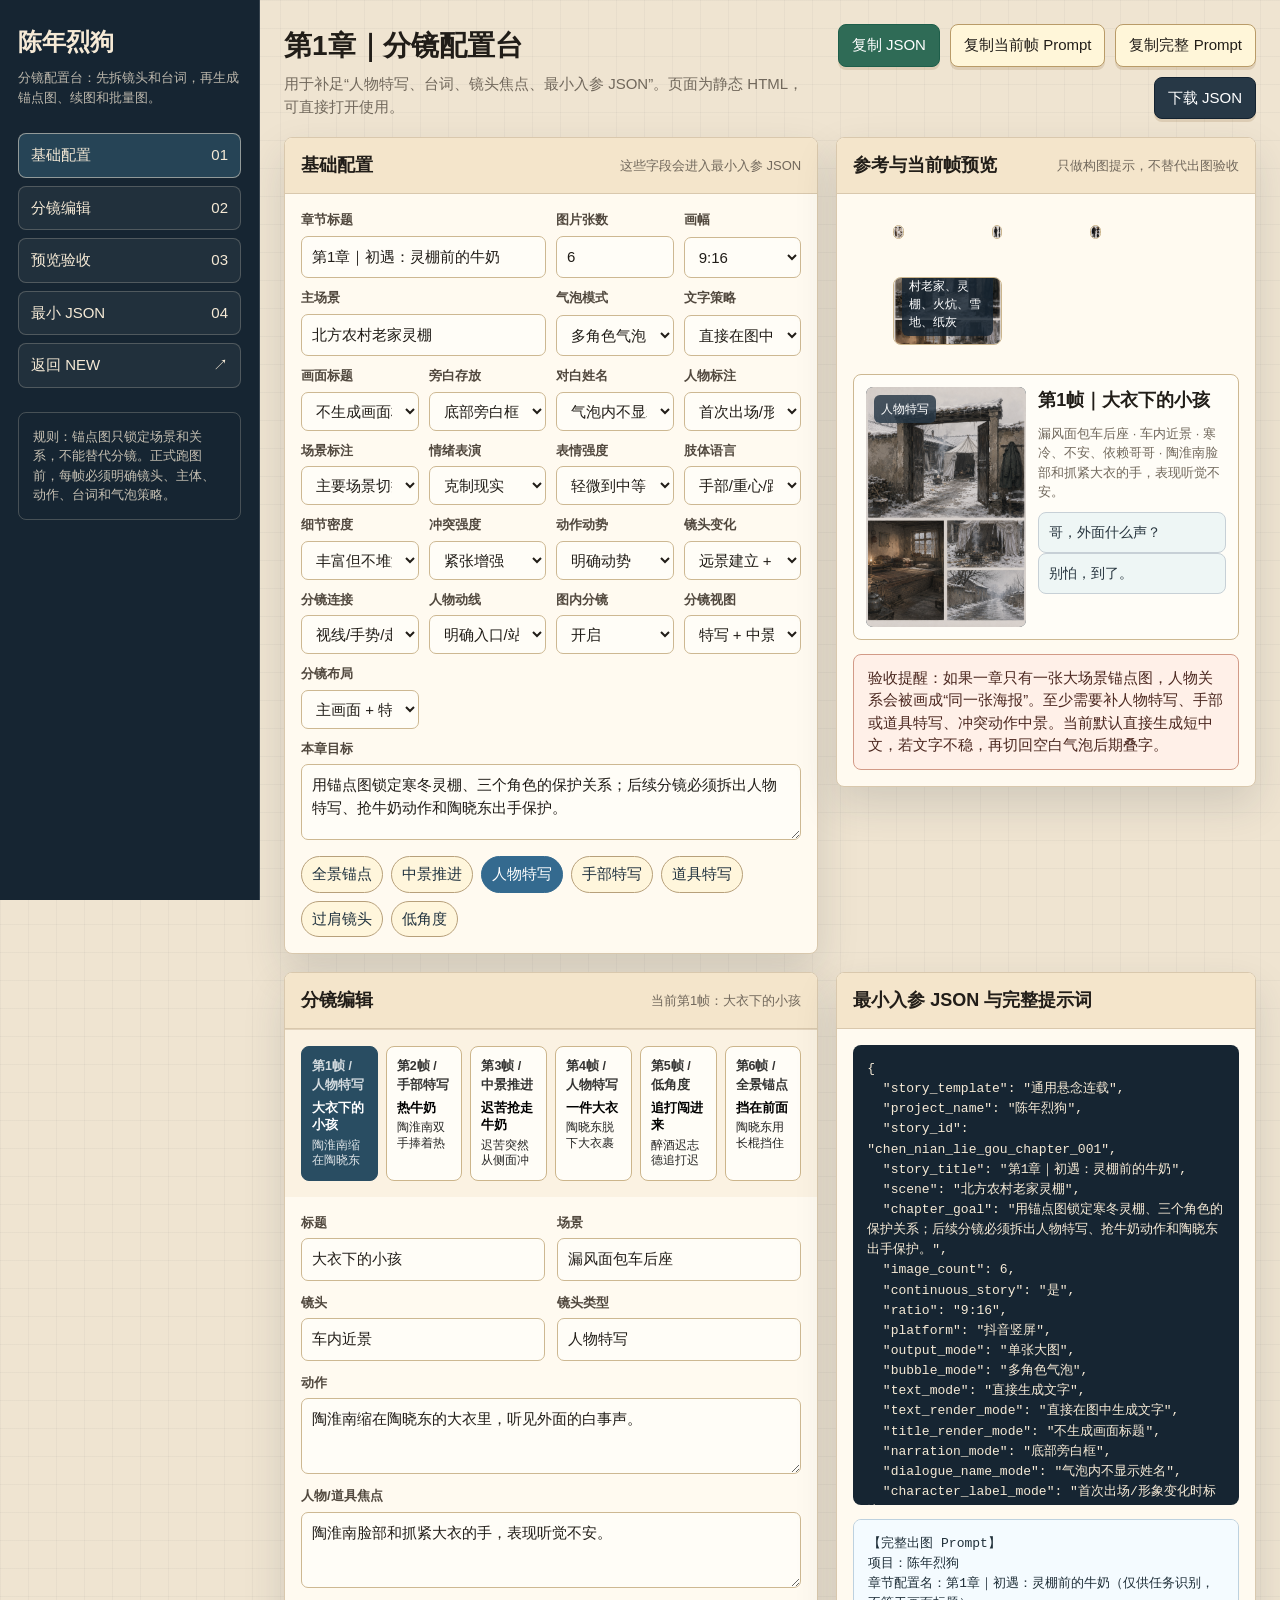
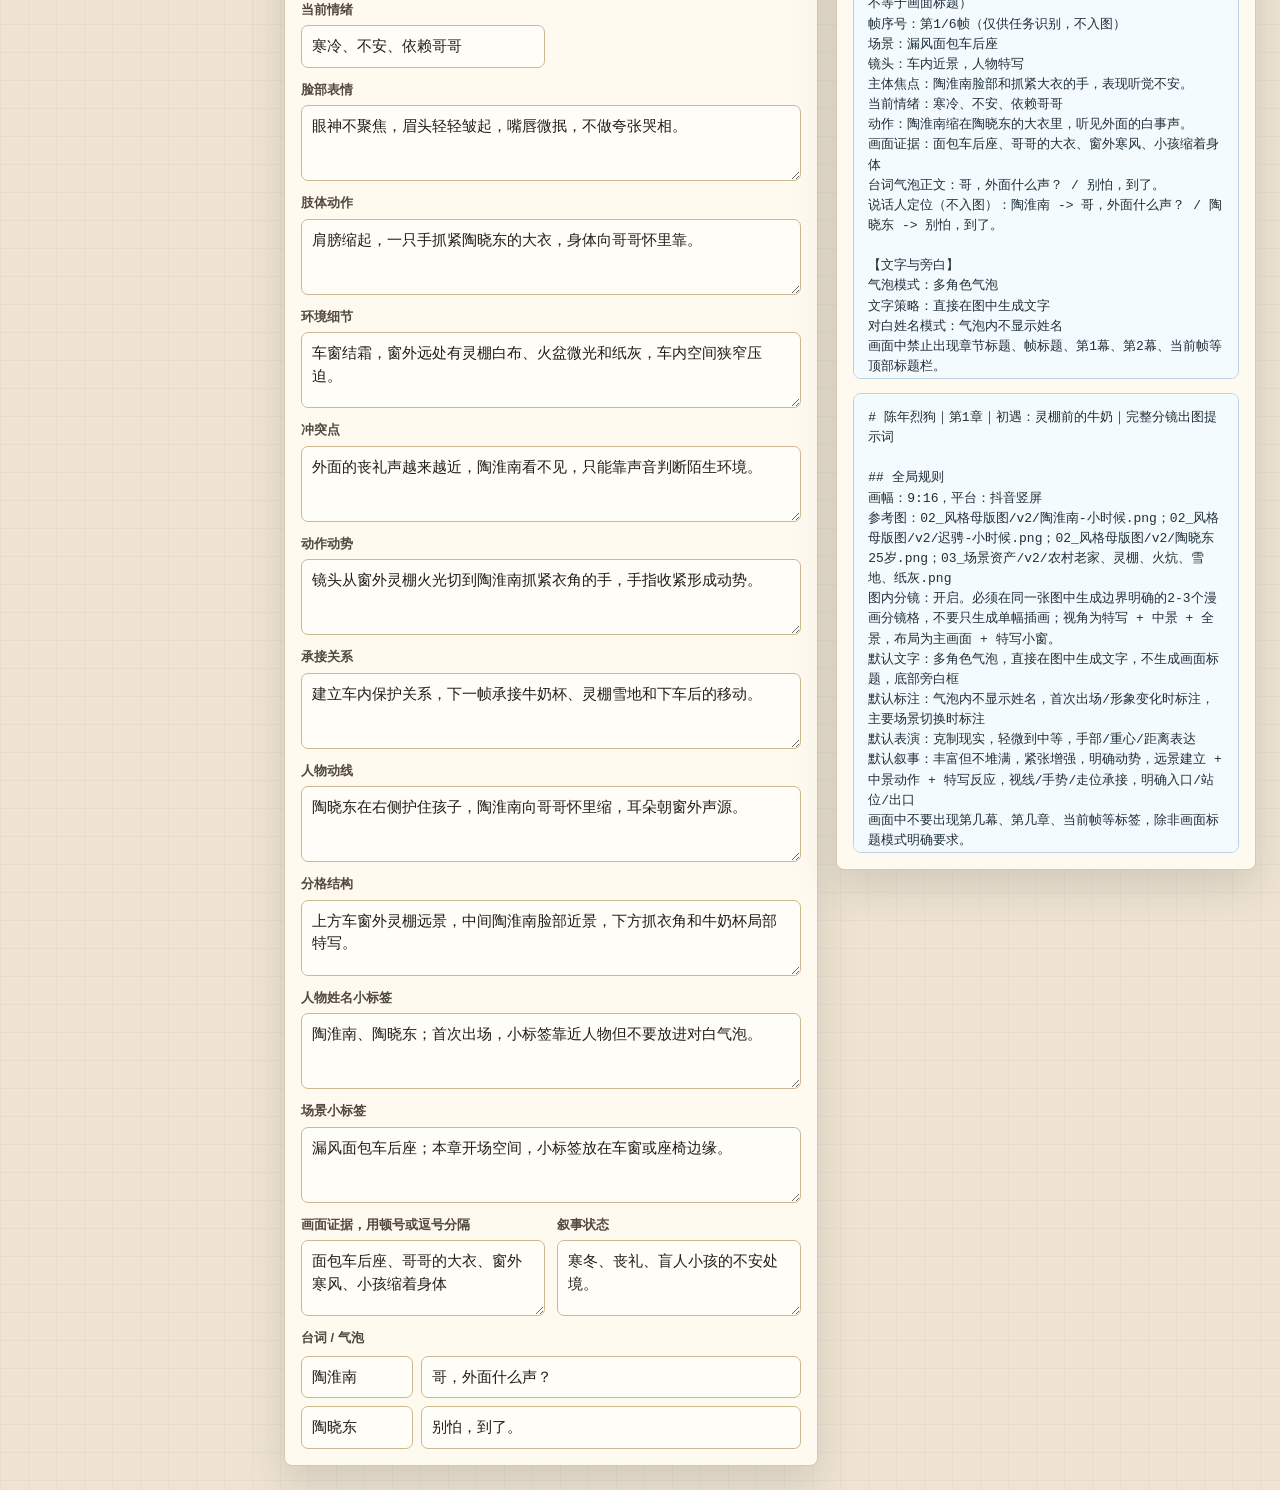
==== commit 1ad4ac18: "feat: 新增气泡姓名与标签控制体系 + 第1章每帧角色/场景标注 ### 新增三个标签控制字段 - dialogue_name_mode：对白气泡姓名模式（气泡内不显示姓名/姓名小标签/气泡内显示" ====
--- a/入口/storyboard_config.html
+++ b/入口/storyboard_config.html
@@ -609,6 +609,30 @@
                 <option>旁白气泡</option>
                 <option>画外文案清单</option>
                 <option>不使用旁白</option>
+              </select>
+            </div>
+            <div class="field">
+              <label for="dialogueNameMode">对白姓名</label>
+              <select id="dialogueNameMode" data-config="dialogue_name_mode">
+                <option>气泡内不显示姓名</option>
+                <option>姓名小标签</option>
+                <option>气泡内显示姓名</option>
+              </select>
+            </div>
+            <div class="field">
+              <label for="characterLabelMode">人物标注</label>
+              <select id="characterLabelMode" data-config="character_label_mode">
+                <option>首次出场/形象变化时标注</option>
+                <option>不标注</option>
+                <option>每帧标注</option>
+              </select>
+            </div>
+            <div class="field">
+              <label for="sceneLabelMode">场景标注</label>
+              <select id="sceneLabelMode" data-config="scene_label_mode">
+                <option>主要场景切换时标注</option>
+                <option>不标注</option>
+                <option>每帧标注</option>
               </select>
             </div>
             <div class="field">
@@ -819,6 +843,9 @@
       text_render_mode: "直接在图中生成文字",
       title_render_mode: "不生成画面标题",
       narration_mode: "底部旁白框",
+      dialogue_name_mode: "气泡内不显示姓名",
+      character_label_mode: "首次出场/形象变化时标注",
+      scene_label_mode: "主要场景切换时标注",
       emotion_acting_style: "克制现实",
       expression_intensity: "轻微到中等",
       body_language_mode: "手部/重心/距离表达",
@@ -862,6 +889,8 @@
           continuity_link: "建立车内保护关系，下一帧承接牛奶杯、灵棚雪地和下车后的移动。",
           character_path: "陶晓东在右侧护住孩子，陶淮南向哥哥怀里缩，耳朵朝窗外声源。",
           panel_composition: "上方车窗外灵棚远景，中间陶淮南脸部近景，下方抓衣角和牛奶杯局部特写。",
+          character_label: "陶淮南、陶晓东；首次出场，小标签靠近人物但不要放进对白气泡。",
+          scene_label: "漏风面包车后座；本章开场空间，小标签放在车窗或座椅边缘。",
           dialogue: [
             { name: "陶淮南", text: "哥，外面什么声？" },
             { name: "陶晓东", text: "别怕，到了。" }
@@ -887,6 +916,8 @@
           continuity_link: "承接上一帧的车窗外灵棚，牛奶杯成为下一帧被抢走的关键道具。",
           character_path: "陶淮南站在灵棚边缘，身体朝陶晓东方向微微偏，不主动走进人群。",
           panel_composition: "上方灵棚环境建立，中间陶淮南捧杯半身，底部牛奶杯和小手大特写。",
+          character_label: "",
+          scene_label: "灵棚前雪地；第一次进入主要场景，只标一次，后续同场景不重复。",
           dialogue: [
             { name: "陶淮南", text: "这个是热的。" },
             { name: "旁白", text: "他只敢靠近这一点温度。" }
@@ -912,6 +943,8 @@
           continuity_link: "承接上一帧牛奶杯特写，让牛奶杯从陶淮南手中移动到迟苦手中。",
           character_path: "迟苦从灵棚侧门方向冲入，抢完后身体转向逃离方向；陶淮南后退半步。",
           panel_composition: "上方牛奶杯被抢瞬间，中间迟苦护杯喝奶近景，下方陶淮南空手和洒落牛奶特写。",
+          character_label: "迟苦；首次出场，标签贴近人物肩侧或衣角旁，不进入对白气泡。",
+          scene_label: "",
           dialogue: [
             { name: "陶淮南", text: "我的牛奶呢？" },
             { name: "迟苦", text: "我喝了。" }
@@ -937,6 +970,8 @@
           continuity_link: "承接上一帧迟苦抢奶后的饥寒状态，让陶晓东进入两人之间改变关系。",
           character_path: "陶晓东从陶淮南身侧迈向迟苦，陶淮南贴着安全侧，迟苦停在院墙边。",
           panel_composition: "上方院子火盆和三人位置，中间陶晓东展开大衣，下方迟苦被包住的手和表情特写。",
+          character_label: "",
+          scene_label: "",
           dialogue: [
             { name: "陶晓东", text: "穿上。" },
             { name: "迟苦", text: "不用你管。" }
@@ -962,6 +997,8 @@
           continuity_link: "承接上一帧大衣保护，让外部威胁闯入并迫使陶晓东升级保护动作。",
           character_path: "迟志德从右侧院门冲入，迟苦向左后方墙角退，陶晓东向前形成阻断线。",
           panel_composition: "上方院门闯入远景，中间迟苦贴墙近景，下方陶晓东起身的手、衣摆、火光特写。",
+          character_label: "",
+          scene_label: "夜里的院子火盆旁；危机升级的重要场景切换，只标一次。",
           dialogue: [
             { name: "迟苦", text: "别过来。" },
             { name: "陶晓东", text: "站我后面。" }
@@ -987,6 +1024,8 @@
           continuity_link: "承接上一帧陶晓东起身，本帧完成从起身到挡住的动作结果。",
           character_path: "陶晓东站到中央偏前，迟苦退到他身后，陶淮南在更内侧被保护。",
           panel_composition: "上方院门和威胁位置，中间长棍拦截动作，下方迟苦和陶淮南躲在身后的反应特写。",
+          character_label: "",
+          scene_label: "灵棚院门口；本章冲突收束位置，小标签放在院门边缘。",
           dialogue: [
             { name: "陶晓东", text: "滚。" },
             { name: "旁白", text: "这一晚，有人被留下了。" }
@@ -1055,7 +1094,7 @@
         ? `<input class="frame-field" data-key="${key}" value="${escapeHtml(value)}">`
         : `<textarea class="frame-field" data-key="${key}">${escapeHtml(value)}</textarea>`;
       return `
-        <div class="field ${["action", "focus", "expression", "body_language", "scene_detail", "conflict_point", "action_momentum_detail", "continuity_link", "character_path", "panel_composition"].includes(key) ? "full" : ""}">
+        <div class="field ${["action", "focus", "expression", "body_language", "scene_detail", "conflict_point", "action_momentum_detail", "continuity_link", "character_path", "panel_composition", "character_label", "scene_label"].includes(key) ? "full" : ""}">
           <label>${label}</label>
           ${control}
         </div>
@@ -1081,6 +1120,8 @@
         ${fieldTemplate("承接关系", "continuity_link", frame.continuity_link || "")}
         ${fieldTemplate("人物动线", "character_path", frame.character_path || "")}
         ${fieldTemplate("分格结构", "panel_composition", frame.panel_composition || "")}
+        ${fieldTemplate("人物姓名小标签", "character_label", frame.character_label || "")}
+        ${fieldTemplate("场景小标签", "scene_label", frame.scene_label || "")}
         ${fieldTemplate("画面证据，用顿号或逗号分隔", "visual_evidence", frame.visual_evidence.join("、"))}
         ${fieldTemplate("叙事状态", "state", frame.state)}
         <div class="field full dialogue">
@@ -1132,7 +1173,7 @@
       document.getElementById("previewMeta").textContent = `${frame.scene} · ${frame.camera} · ${frame.emotion || frame.state} · ${frame.focus}`;
       document.getElementById("previewBubbles").innerHTML = frame.dialogue
         .filter(line => line.name || line.text)
-        .map(line => `<div class="bubble"><b>${escapeHtml(line.name)}</b>${escapeHtml(line.text)}</div>`)
+        .map(line => `<div class="bubble">${escapeHtml(line.text)}</div>`)
         .join("");
     }
 
@@ -1154,6 +1195,9 @@
         text_render_mode: state.text_render_mode,
         title_render_mode: state.title_render_mode,
         narration_mode: state.narration_mode,
+        dialogue_name_mode: state.dialogue_name_mode,
+        character_label_mode: state.character_label_mode,
+        scene_label_mode: state.scene_label_mode,
         emotion_acting_style: state.emotion_acting_style,
         expression_intensity: state.expression_intensity,
         body_language_mode: state.body_language_mode,
@@ -1188,6 +1232,8 @@
           continuity_link: frame.continuity_link,
           character_path: frame.character_path,
           panel_composition: frame.panel_composition,
+          character_label: frame.character_label,
+          scene_label: frame.scene_label,
           dialogue: frame.dialogue,
           narration: frame.narration
         }))
@@ -1200,9 +1246,13 @@
     }
 
     function buildTextRules(frame) {
-      const lines = frame.dialogue
+      const dialogueTexts = frame.dialogue
         .filter(line => line.name || line.text)
-        .map(line => `${line.name}: ${line.text}`)
+        .map(line => line.text)
+        .join(" / ");
+      const speakerMeta = frame.dialogue
+        .filter(line => line.name || line.text)
+        .map(line => `${line.name} -> ${line.text}`)
         .join(" / ");
       const titleRule = state.title_render_mode === "不生成画面标题"
         ? "画面中禁止出现章节标题、帧标题、第1幕、第2幕、当前帧等顶部标题栏。"
@@ -1215,9 +1265,26 @@
       return [
         `气泡模式：${state.bubble_mode}`,
         `文字策略：${state.text_render_mode}`,
+        `对白姓名模式：${state.dialogue_name_mode}`,
         titleRule,
         narrationRule,
-        `角色对白：${lines || "无"}`
+        state.dialogue_name_mode === "气泡内显示姓名"
+          ? `角色对白：${speakerMeta || "无"}`
+          : `对白气泡正文：${dialogueTexts || "无"}；说话人定位仅供放置气泡参考：${speakerMeta || "无"}；气泡内禁止出现姓名前缀。`,
+        buildLabelRules(frame)
+      ].join("\n");
+    }
+
+    function buildLabelRules(frame) {
+      return [
+        `人物姓名标注模式：${state.character_label_mode}`,
+        frame.character_label
+          ? `人物姓名小标签：${frame.character_label}；只在人物旁边小字标注，不放进对白气泡，不遮挡脸和手。`
+          : "本帧没有首次出场或形象变化时，不生成人物姓名标签。",
+        `场景标注模式：${state.scene_label_mode}`,
+        frame.scene_label
+          ? `场景小标签：${frame.scene_label}；只在主要场景切换或重要空间建立时出现，不要每格重复。`
+          : "本帧不是重要场景切换时，不生成场景标签。"
       ].join("\n");
     }
 
@@ -1260,9 +1327,13 @@
     }
 
     function buildFramePrompt(frame, index) {
-      const lines = frame.dialogue
+      const dialogueTexts = frame.dialogue
         .filter(line => line.name || line.text)
-        .map(line => `${line.name}: ${line.text}`)
+        .map(line => line.text)
+        .join(" / ");
+      const speakerMeta = frame.dialogue
+        .filter(line => line.name || line.text)
+        .map(line => `${line.name} -> ${line.text}`)
         .join(" / ");
       return [
         "【完整出图 Prompt】",
@@ -1275,7 +1346,8 @@
         `当前情绪：${frame.emotion || frame.state}`,
         `动作：${frame.action}`,
         `画面证据：${frame.visual_evidence.join("、")}`,
-        `台词气泡：${lines || "无"}`,
+        `台词气泡正文：${dialogueTexts || "无"}`,
+        `说话人定位（不入图）：${speakerMeta || "无"}`,
         "",
         "【文字与旁白】",
         buildTextRules(frame),
@@ -1293,7 +1365,7 @@
         "保持 v2 角色母版身份一致，北方冬季灵棚场景一致；如果是人物特写，优先脸部表情和手部动作；不要把所有剧情塞进同一张全景海报。",
         "",
         "【禁止项】",
-        "不要生成第1幕、第2幕、当前帧、章节标题等顶部标签；不要额外添加未列出的文字；不要乱码；不要把儿童画成成年人。"
+        "不要生成第1幕、第2幕、当前帧、章节标题等顶部标签；对白气泡里不要出现陶淮南：、迟苦：、陶晓东：、旁白：等姓名前缀；不要额外添加未列出的文字；不要乱码；不要把儿童画成成年人。"
       ].join("\n");
     }
 
@@ -1306,6 +1378,7 @@
         `参考图：${state.refs.character_identity_refs.concat(state.refs.scene_references).join("；")}`,
         buildStoryboardRule(),
         `默认文字：${state.bubble_mode}，${state.text_render_mode}，${state.title_render_mode}，${state.narration_mode}`,
+        `默认标注：${state.dialogue_name_mode}，${state.character_label_mode}，${state.scene_label_mode}`,
         `默认表演：${state.emotion_acting_style}，${state.expression_intensity}，${state.body_language_mode}`,
         `默认叙事：${state.detail_density}，${state.conflict_intensity}，${state.action_momentum_mode}，${state.shot_variation_mode}，${state.panel_continuity_mode}，${state.character_path_mode}`,
         "画面中不要出现第几幕、第几章、当前帧等标签，除非画面标题模式明确要求。",
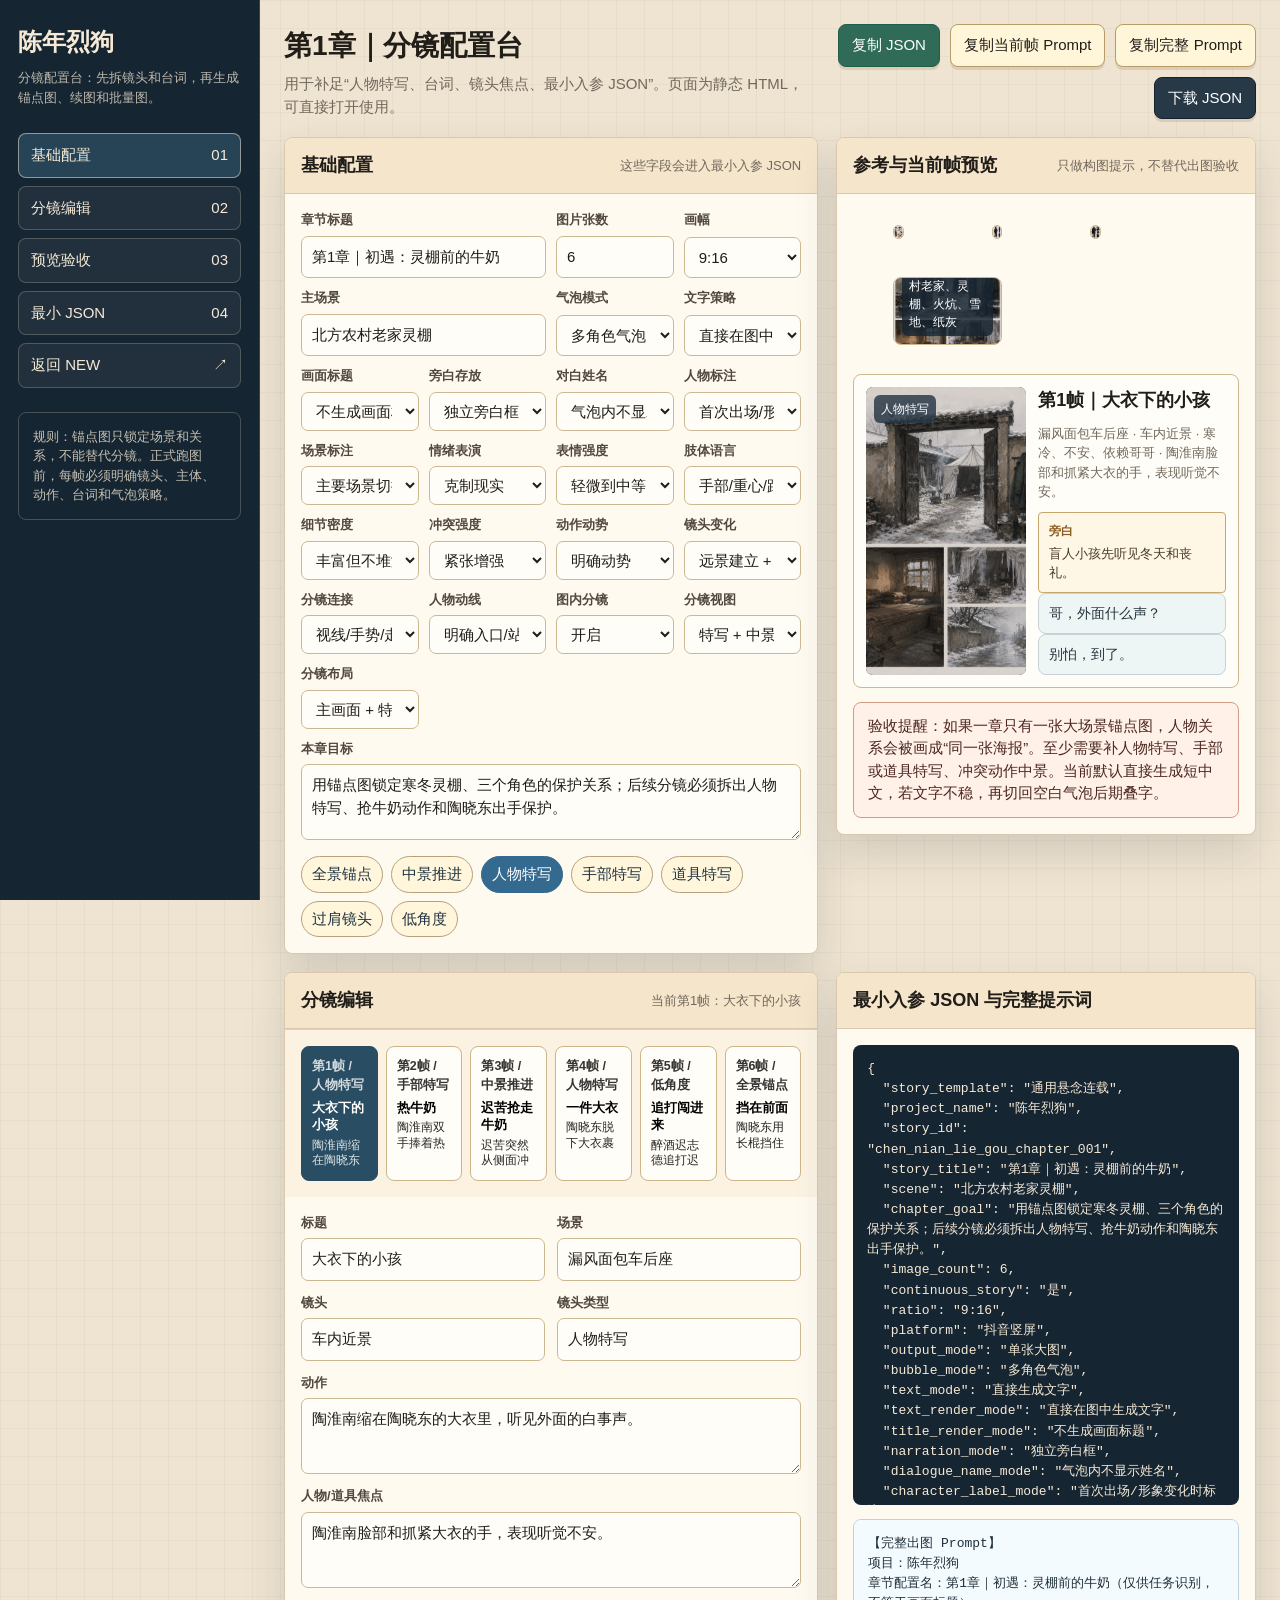
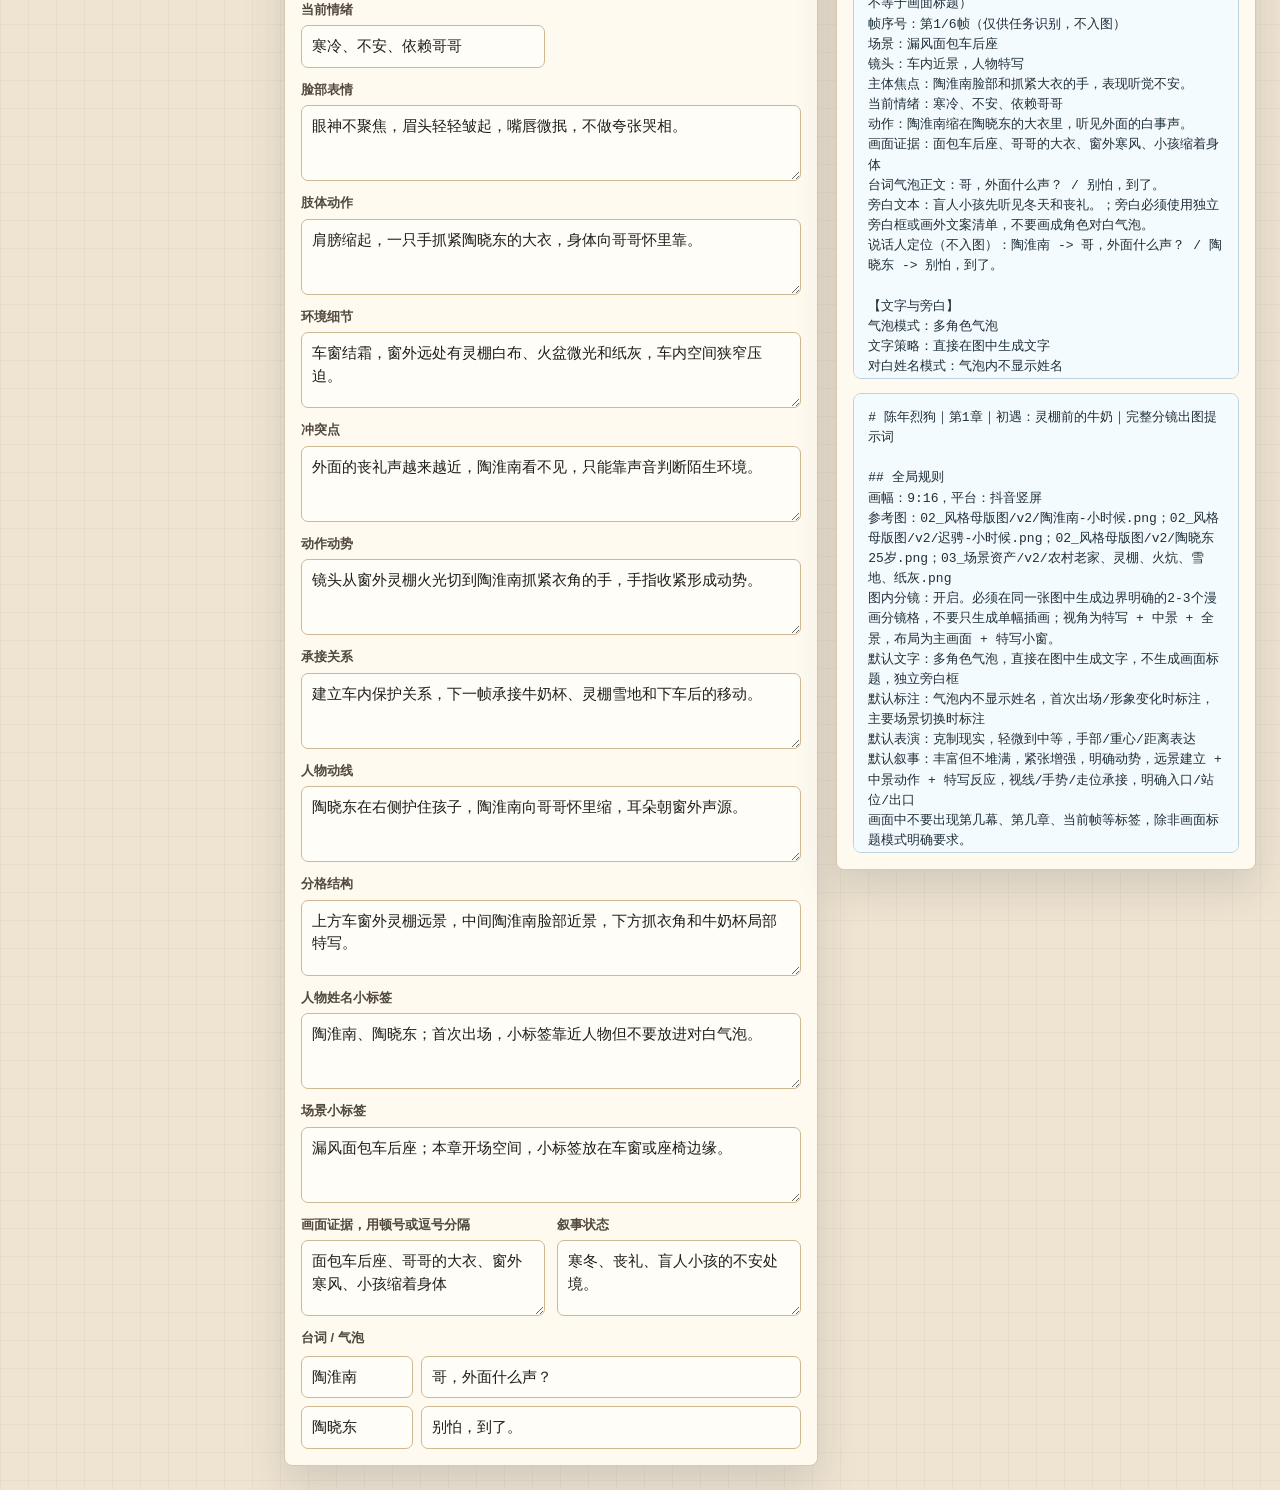
==== commit 630d4284: "feat: 旁白系统重构 — 独立旁白框 + 旁白/对话分离 + 视觉区分规则 ### 核心变更：旁白模式重命名 - narration_mode 默认值从「底部旁白框」改为「独立旁白框」 - 旁白不" ====
--- a/入口/storyboard_config.html
+++ b/入口/storyboard_config.html
@@ -438,6 +438,25 @@
       display: block;
       margin-bottom: 3px;
       color: var(--green);
+    }
+
+    .caption-preview {
+      padding: 9px 10px;
+      border: 1px solid #c7a66f;
+      border-radius: 4px;
+      background: #fff7e6;
+      color: #4a3824;
+      font-size: 13px;
+      line-height: 1.5;
+    }
+
+    .caption-preview::before {
+      content: "旁白";
+      display: block;
+      margin-bottom: 4px;
+      color: #8a5d1f;
+      font-size: 12px;
+      font-weight: 700;
     }
 
     .warn {
@@ -605,8 +624,8 @@
             <div class="field">
               <label for="narrationMode">旁白存放</label>
               <select id="narrationMode" data-config="narration_mode">
+                <option>独立旁白框</option>
                 <option>底部旁白框</option>
-                <option>旁白气泡</option>
                 <option>画外文案清单</option>
                 <option>不使用旁白</option>
               </select>
@@ -842,7 +861,7 @@
       text_mode: "直接生成文字",
       text_render_mode: "直接在图中生成文字",
       title_render_mode: "不生成画面标题",
-      narration_mode: "底部旁白框",
+      narration_mode: "独立旁白框",
       dialogue_name_mode: "气泡内不显示姓名",
       character_label_mode: "首次出场/形象变化时标注",
       scene_label_mode: "主要场景切换时标注",
@@ -1070,6 +1089,25 @@
       return "直接生成文字";
     }
 
+    function isNarrationLine(line) {
+      return ["旁白", "叙述", "画外音", "旁白/叙述"].includes(String(line?.name || "").trim());
+    }
+
+    function characterDialogue(frame) {
+      return (frame.dialogue || []).filter(line => (line.name || line.text) && !isNarrationLine(line));
+    }
+
+    function narrationTexts(frame) {
+      const texts = [];
+      if (frame.narration) texts.push(frame.narration);
+      (frame.dialogue || [])
+        .filter(isNarrationLine)
+        .forEach(line => {
+          if (line.text) texts.push(line.text);
+        });
+      return [...new Set(texts.map(text => String(text).trim()).filter(Boolean))];
+    }
+
     function renderTimeline() {
       timeline.innerHTML = "";
       state.frames.forEach((frame, index) => {
@@ -1171,10 +1209,14 @@
       document.getElementById("previewShot").textContent = frame.shot_type;
       document.getElementById("previewTitle").textContent = `第${state.active + 1}帧｜${frame.title}`;
       document.getElementById("previewMeta").textContent = `${frame.scene} · ${frame.camera} · ${frame.emotion || frame.state} · ${frame.focus}`;
-      document.getElementById("previewBubbles").innerHTML = frame.dialogue
-        .filter(line => line.name || line.text)
+      const captions = narrationTexts(frame);
+      const captionHtml = state.narration_mode === "不使用旁白"
+        ? ""
+        : captions.map(text => `<div class="caption-preview">${escapeHtml(text)}</div>`).join("");
+      const bubbleHtml = characterDialogue(frame)
         .map(line => `<div class="bubble">${escapeHtml(line.text)}</div>`)
         .join("");
+      document.getElementById("previewBubbles").innerHTML = captionHtml + bubbleHtml;
     }
 
     function buildMinimalJson() {
@@ -1246,22 +1288,23 @@
     }
 
     function buildTextRules(frame) {
-      const dialogueTexts = frame.dialogue
-        .filter(line => line.name || line.text)
+      const lines = characterDialogue(frame);
+      const captions = narrationTexts(frame);
+      const narrationCopy = captions.join(" / ");
+      const dialogueTexts = lines
         .map(line => line.text)
         .join(" / ");
-      const speakerMeta = frame.dialogue
-        .filter(line => line.name || line.text)
+      const speakerMeta = lines
         .map(line => `${line.name} -> ${line.text}`)
         .join(" / ");
       const titleRule = state.title_render_mode === "不生成画面标题"
         ? "画面中禁止出现章节标题、帧标题、第1幕、第2幕、当前帧等顶部标题栏。"
         : `画面标题模式：${state.title_render_mode}。`;
       const narrationRule = state.narration_mode === "画外文案清单"
-        ? `旁白只放在任务清单，不进入图片：${frame.narration}`
+        ? `旁白只放在任务清单，不进入图片：${narrationCopy || "无"}`
         : state.narration_mode === "不使用旁白"
           ? "画面不生成旁白，只保留角色对白。"
-          : `${state.narration_mode}：${frame.narration}`;
+          : `${state.narration_mode}：${narrationCopy || "无"}；旁白框必须与角色对白气泡区分：使用矩形或窄条字幕框，无气泡尾巴，不指向任何人物。`;
       return [
         `气泡模式：${state.bubble_mode}`,
         `文字策略：${state.text_render_mode}`,
@@ -1270,7 +1313,7 @@
         narrationRule,
         state.dialogue_name_mode === "气泡内显示姓名"
           ? `角色对白：${speakerMeta || "无"}`
-          : `对白气泡正文：${dialogueTexts || "无"}；说话人定位仅供放置气泡参考：${speakerMeta || "无"}；气泡内禁止出现姓名前缀。`,
+          : `对白气泡正文：${dialogueTexts || "无"}；说话人定位仅供放置气泡参考：${speakerMeta || "无"}；气泡内禁止出现姓名前缀；旁白不进入角色对白气泡。`,
         buildLabelRules(frame)
       ].join("\n");
     }
@@ -1327,12 +1370,12 @@
     }
 
     function buildFramePrompt(frame, index) {
-      const dialogueTexts = frame.dialogue
-        .filter(line => line.name || line.text)
+      const lines = characterDialogue(frame);
+      const captions = narrationTexts(frame);
+      const dialogueTexts = lines
         .map(line => line.text)
         .join(" / ");
-      const speakerMeta = frame.dialogue
-        .filter(line => line.name || line.text)
+      const speakerMeta = lines
         .map(line => `${line.name} -> ${line.text}`)
         .join(" / ");
       return [
@@ -1347,6 +1390,7 @@
         `动作：${frame.action}`,
         `画面证据：${frame.visual_evidence.join("、")}`,
         `台词气泡正文：${dialogueTexts || "无"}`,
+        `旁白文本：${captions.join(" / ") || "无"}；旁白必须使用独立旁白框或画外文案清单，不要画成角色对白气泡。`,
         `说话人定位（不入图）：${speakerMeta || "无"}`,
         "",
         "【文字与旁白】",
@@ -1365,7 +1409,7 @@
         "保持 v2 角色母版身份一致，北方冬季灵棚场景一致；如果是人物特写，优先脸部表情和手部动作；不要把所有剧情塞进同一张全景海报。",
         "",
         "【禁止项】",
-        "不要生成第1幕、第2幕、当前帧、章节标题等顶部标签；对白气泡里不要出现陶淮南：、迟苦：、陶晓东：、旁白：等姓名前缀；不要额外添加未列出的文字；不要乱码；不要把儿童画成成年人。"
+        "不要生成第1幕、第2幕、当前帧、章节标题等顶部标签；对白气泡里不要出现陶淮南：、迟苦：、陶晓东：、旁白：等姓名前缀；旁白不要画成带尾巴的对白气泡，不要指向人物；不要额外添加未列出的文字；不要乱码；不要把儿童画成成年人。"
       ].join("\n");
     }
 
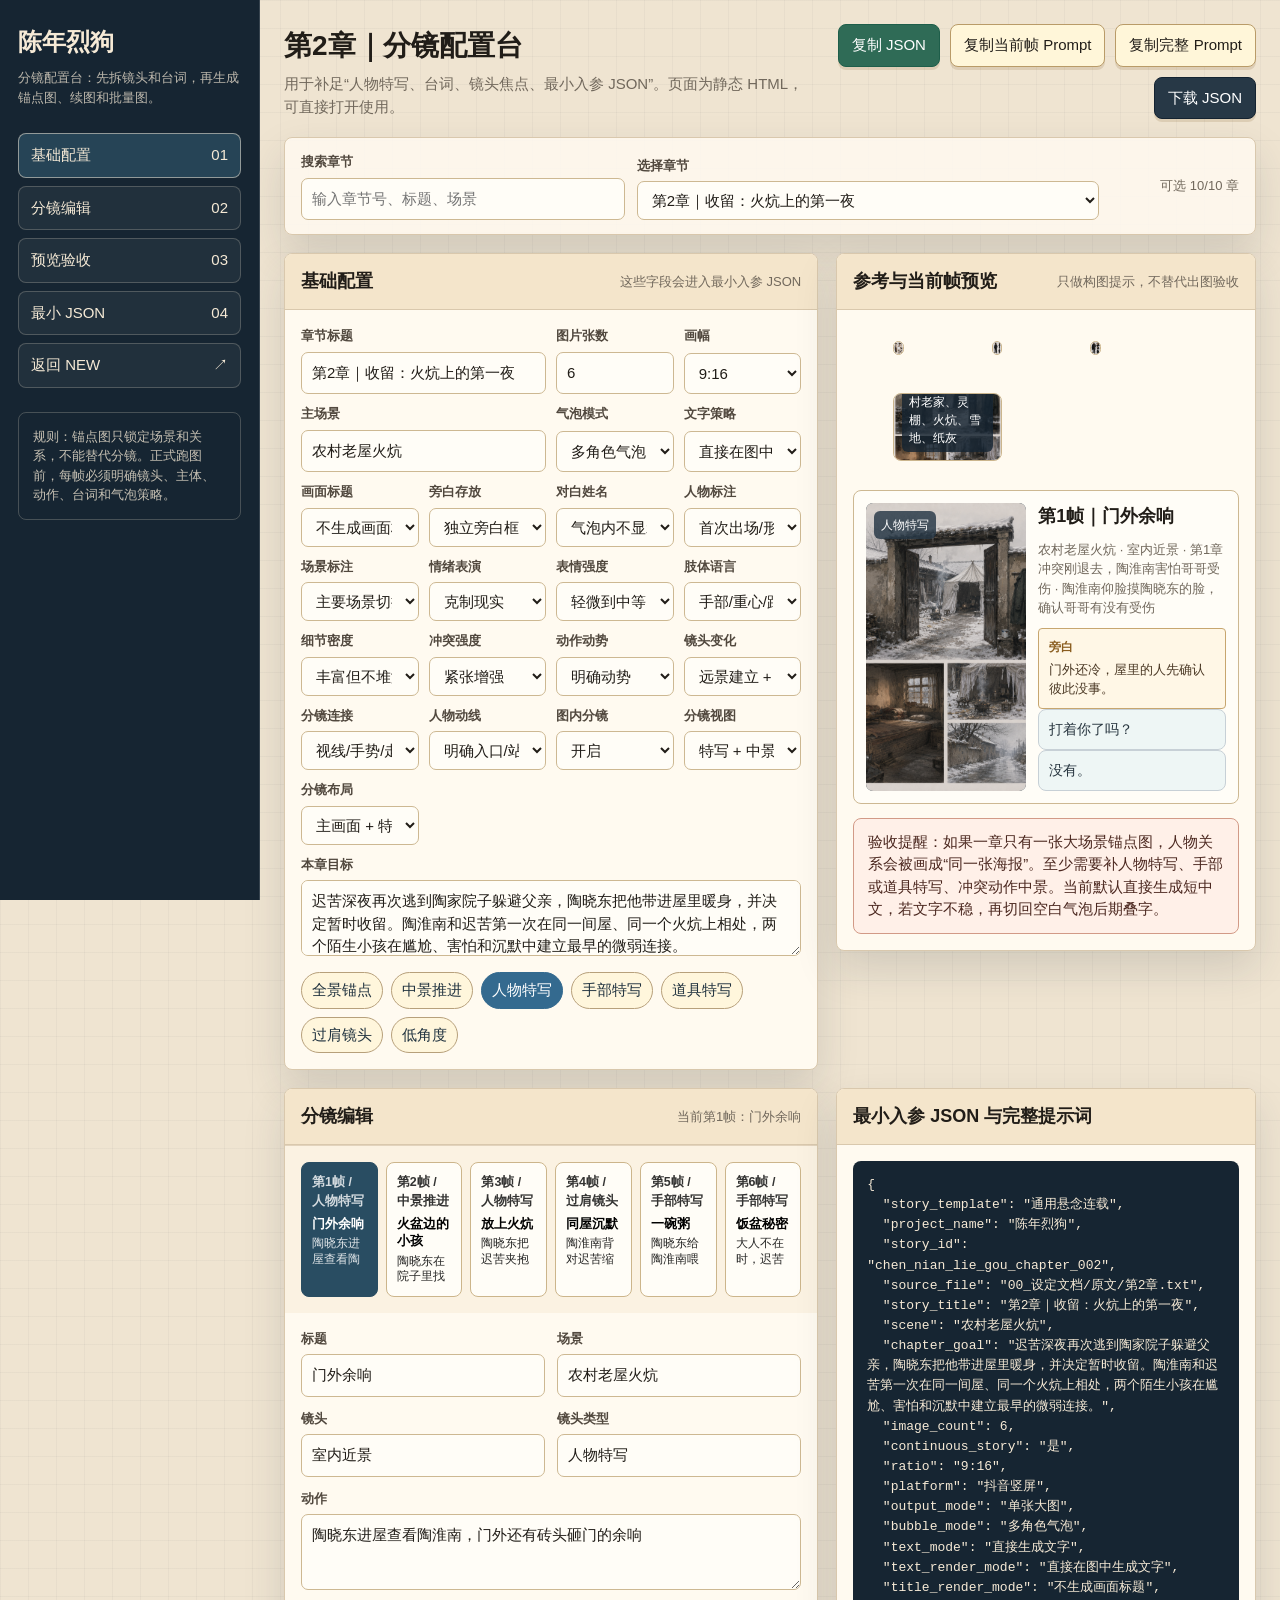
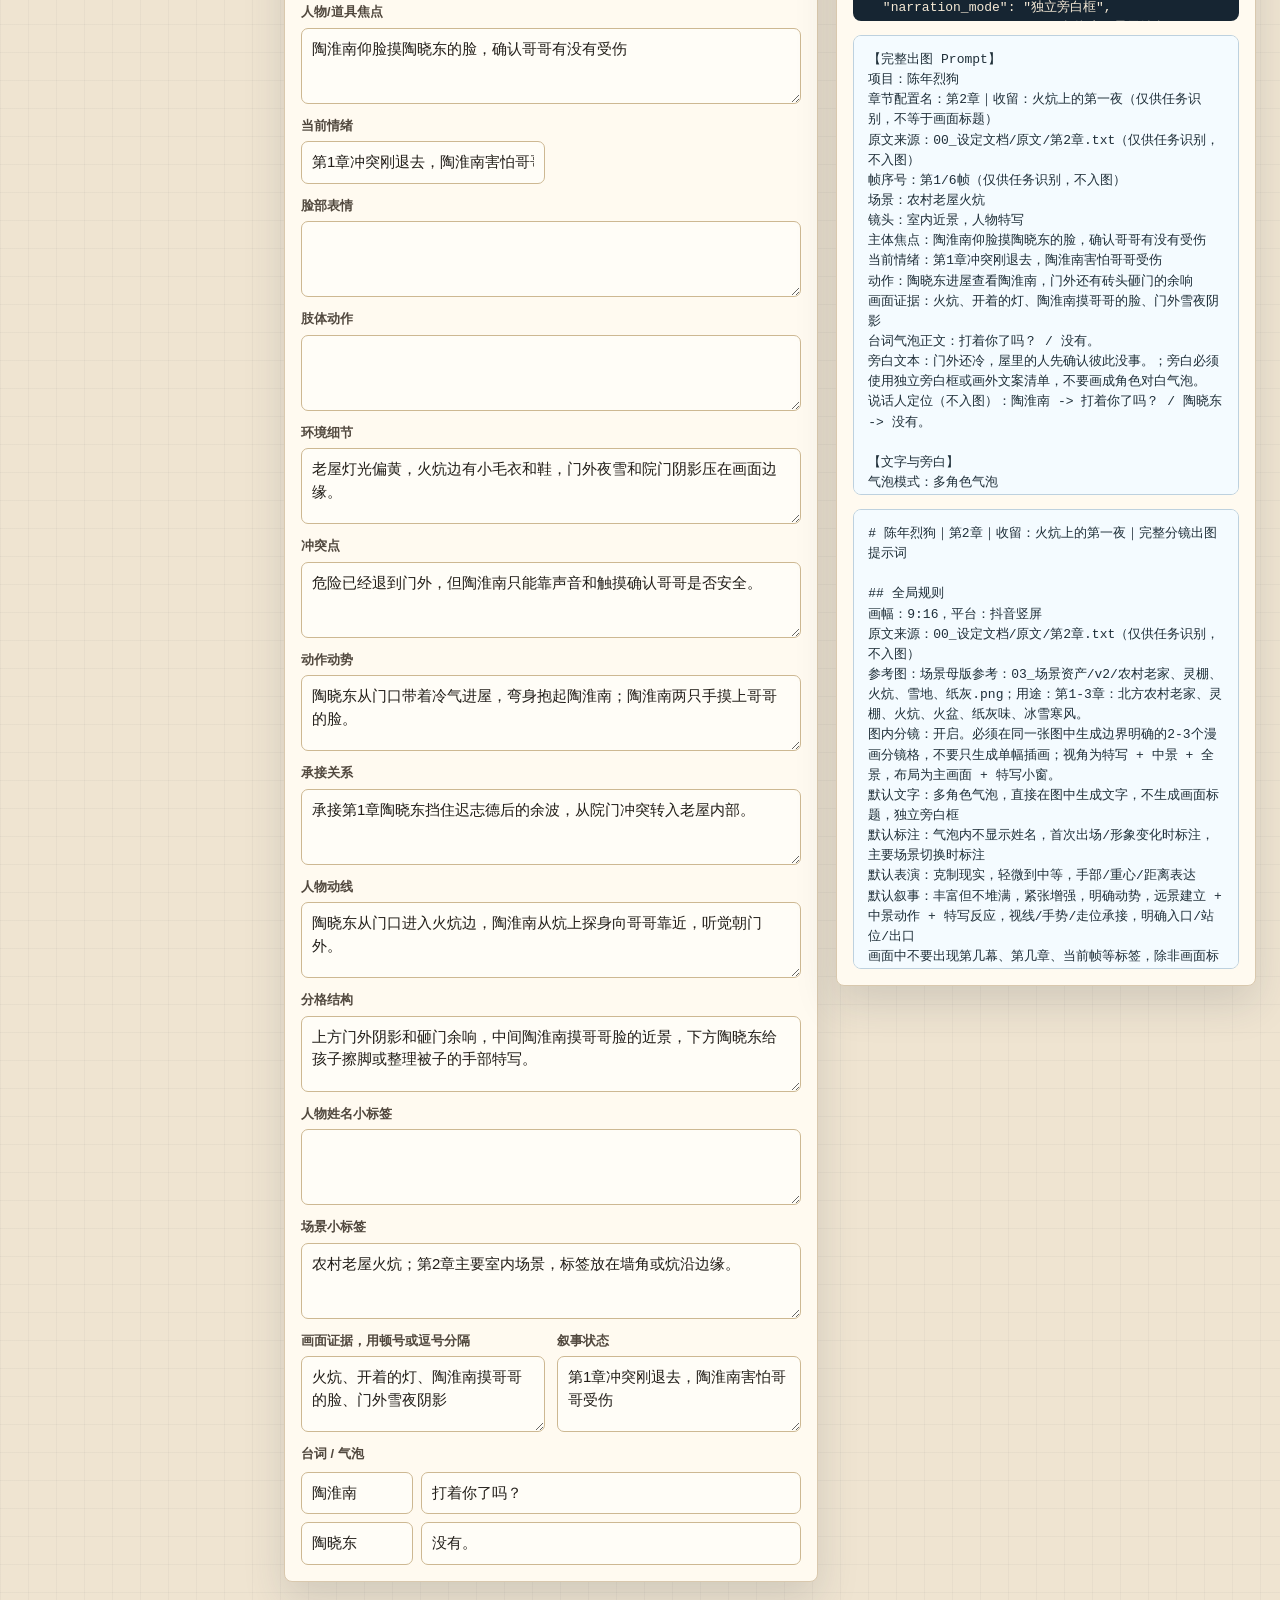
==== commit 4d643396: "feat: 第1-10章分镜重写 + 逐章帧数方案 + storyboard_config 章节归档 ### 核心重写：第1-10章分镜（chapter_scene_plan.json） - 第1章：" ====
--- a/入口/storyboard_config.html
+++ b/入口/storyboard_config.html
@@ -158,6 +158,27 @@
       background: var(--deep);
     }
 
+    .chapter-switcher {
+      display: grid;
+      grid-template-columns: minmax(220px, .7fr) minmax(320px, 1fr) auto;
+      gap: 12px;
+      align-items: end;
+      margin-bottom: 18px;
+      padding: 14px 16px;
+      background: rgba(255, 250, 240, .86);
+      border: 1px solid var(--line);
+      border-radius: 8px;
+      box-shadow: var(--shadow);
+    }
+
+    .chapter-summary {
+      color: var(--muted);
+      font-size: 13px;
+      align-self: center;
+      min-width: 128px;
+      text-align: right;
+    }
+
     .layout {
       display: grid;
       grid-template-columns: minmax(420px, 1.12fr) minmax(380px, .88fr);
@@ -514,6 +535,7 @@
     @media (max-width: 760px) {
       main { padding: 14px; }
       .topbar,
+      .chapter-switcher,
       .panel-head,
       .preview {
         align-items: stretch;
@@ -531,6 +553,7 @@
       .field.wide,
       .field.full,
       .ref.scene { grid-column: 1; }
+      .chapter-summary { text-align: left; }
       .actions { justify-content: flex-start; }
     }
   </style>
@@ -557,7 +580,7 @@
     <main>
       <div class="topbar">
         <div class="title">
-          <h1>第1章｜分镜配置台</h1>
+          <h1 id="pageTitle">第2章｜分镜配置台</h1>
           <p>用于补足“人物特写、台词、镜头焦点、最小入参 JSON”。页面为静态 HTML，可直接打开使用。</p>
         </div>
         <div class="actions">
@@ -566,6 +589,18 @@
           <button class="btn" id="copyFullPrompt">复制完整 Prompt</button>
           <button class="btn dark" id="downloadJson">下载 JSON</button>
         </div>
+      </div>
+
+      <div class="chapter-switcher" aria-label="章节选择">
+        <div class="field">
+          <label for="chapterArchiveSearch">搜索章节</label>
+          <input id="chapterArchiveSearch" placeholder="输入章节号、标题、场景">
+        </div>
+        <div class="field">
+          <label for="chapterArchiveSelect">选择章节</label>
+          <select id="chapterArchiveSelect"></select>
+        </div>
+        <div class="chapter-summary" id="chapterArchiveSummary">已载入 2/10</div>
       </div>
 
       <div class="layout">
@@ -844,217 +879,263 @@
     </main>
   </div>
 
+  <script src="./storyboard_chapter_archive.js"></script>
   <script>
-    const state = {
-      story_template: "通用悬念连载",
-      project_name: "陈年烈狗",
-      story_id: "chen_nian_lie_gou_chapter_001",
-      story_title: "第1章｜初遇：灵棚前的牛奶",
-      scene: "北方农村老家灵棚",
-      chapter_goal: "用锚点图锁定寒冬灵棚、三个角色的保护关系；后续分镜必须拆出人物特写、抢牛奶动作和陶晓东出手保护。",
-      image_count: 6,
-      continuous_story: "是",
-      ratio: "9:16",
-      platform: "抖音竖屏",
-      output_mode: "单张大图",
-      bubble_mode: "多角色气泡",
-      text_mode: "直接生成文字",
-      text_render_mode: "直接在图中生成文字",
-      title_render_mode: "不生成画面标题",
-      narration_mode: "独立旁白框",
-      dialogue_name_mode: "气泡内不显示姓名",
-      character_label_mode: "首次出场/形象变化时标注",
-      scene_label_mode: "主要场景切换时标注",
-      emotion_acting_style: "克制现实",
-      expression_intensity: "轻微到中等",
-      body_language_mode: "手部/重心/距离表达",
-      detail_density: "丰富但不堆满",
-      conflict_intensity: "紧张增强",
-      action_momentum_mode: "明确动势",
-      shot_variation_mode: "远景建立 + 中景动作 + 特写反应",
-      panel_continuity_mode: "视线/手势/走位承接",
-      character_path_mode: "明确入口/站位/出口",
-      in_image_storyboard: "开启",
-      storyboard_view: "特写 + 中景 + 全景",
-      storyboard_layout: "主画面 + 特写小窗",
-      active: 0,
-      refs: {
-        character_identity_refs: [
-          "02_风格母版图/v2/陶淮南-小时候.png",
-          "02_风格母版图/v2/迟骋-小时候.png",
-          "02_风格母版图/v2/陶晓东25岁.png"
-        ],
-        scene_references: [
-          "03_场景资产/v2/农村老家、灵棚、火炕、雪地、纸灰.png"
-        ]
+    let state = {
+      "story_template": "通用悬念连载",
+      "project_name": "陈年烈狗",
+      "story_id": "chen_nian_lie_gou_chapter_002",
+      "source_file": "00_设定文档/原文/第2章.txt",
+      "story_title": "第2章｜收留：火炕上的第一夜",
+      "scene": "农村老屋火炕",
+      "chapter_goal": "迟苦深夜再次逃到陶家院子躲避父亲，陶晓东把他带进屋里暖身，并决定暂时收留。陶淮南和迟苦第一次在同一间屋、同一个火炕上相处，两个陌生小孩在尴尬、害怕和沉默中建立最早的微弱连接。",
+      "image_count": 6,
+      "continuous_story": "是",
+      "ratio": "9:16",
+      "platform": "抖音竖屏",
+      "output_mode": "单张大图",
+      "bubble_mode": "多角色气泡",
+      "text_mode": "直接生成文字",
+      "text_render_mode": "直接在图中生成文字",
+      "title_render_mode": "不生成画面标题",
+      "narration_mode": "独立旁白框",
+      "dialogue_name_mode": "气泡内不显示姓名",
+      "character_label_mode": "首次出场/形象变化时标注",
+      "scene_label_mode": "主要场景切换时标注",
+      "emotion_acting_style": "克制现实",
+      "expression_intensity": "轻微到中等",
+      "body_language_mode": "手部/重心/距离表达",
+      "detail_density": "丰富但不堆满",
+      "conflict_intensity": "紧张增强",
+      "action_momentum_mode": "明确动势",
+      "shot_variation_mode": "远景建立 + 中景动作 + 特写反应",
+      "panel_continuity_mode": "视线/手势/走位承接",
+      "character_path_mode": "明确入口/站位/出口",
+      "in_image_storyboard": "开启",
+      "storyboard_view": "特写 + 中景 + 全景",
+      "storyboard_layout": "主画面 + 特写小窗",
+      "active": 0,
+      "refs": {
+            "character_identity_refs": [],
+            "scene_references": [
+                  "场景母版参考：03_场景资产/v2/农村老家、灵棚、火炕、雪地、纸灰.png；用途：第1-3章：北方农村老家、灵棚、火炕、火盆、纸灰味、冰雪寒风。"
+            ]
       },
-      frames: [
-        {
-          phase: "第1幕",
-          scene: "漏风面包车后座",
-          title: "大衣下的小孩",
-          action: "陶淮南缩在陶晓东的大衣里，听见外面的白事声。",
-          state: "寒冬、丧礼、盲人小孩的不安处境。",
-          visual_evidence: ["面包车后座", "哥哥的大衣", "窗外寒风", "小孩缩着身体"],
-          camera: "车内近景",
-          shot_type: "人物特写",
-          focus: "陶淮南脸部和抓紧大衣的手，表现听觉不安。",
-          emotion: "寒冷、不安、依赖哥哥",
-          expression: "眼神不聚焦，眉头轻轻皱起，嘴唇微抿，不做夸张哭相。",
-          body_language: "肩膀缩起，一只手抓紧陶晓东的大衣，身体向哥哥怀里靠。",
-          scene_detail: "车窗结霜，窗外远处有灵棚白布、火盆微光和纸灰，车内空间狭窄压迫。",
-          conflict_point: "外面的丧礼声越来越近，陶淮南看不见，只能靠声音判断陌生环境。",
-          action_momentum_detail: "镜头从窗外灵棚火光切到陶淮南抓紧衣角的手，手指收紧形成动势。",
-          continuity_link: "建立车内保护关系，下一帧承接牛奶杯、灵棚雪地和下车后的移动。",
-          character_path: "陶晓东在右侧护住孩子，陶淮南向哥哥怀里缩，耳朵朝窗外声源。",
-          panel_composition: "上方车窗外灵棚远景，中间陶淮南脸部近景，下方抓衣角和牛奶杯局部特写。",
-          character_label: "陶淮南、陶晓东；首次出场，小标签靠近人物但不要放进对白气泡。",
-          scene_label: "漏风面包车后座；本章开场空间，小标签放在车窗或座椅边缘。",
-          dialogue: [
-            { name: "陶淮南", text: "哥，外面什么声？" },
-            { name: "陶晓东", text: "别怕，到了。" }
-          ],
-          narration: "盲人小孩先听见冬天和丧礼。"
-        },
-        {
-          phase: "第2幕",
-          scene: "灵棚前雪地",
-          title: "热牛奶",
-          action: "陶淮南双手捧着热牛奶站在灵棚边，蒸汽贴着脸。",
-          state: "热牛奶成为寒冷里的安全感。",
-          visual_evidence: ["热牛奶蒸汽", "米白毛线帽", "灵棚背景", "双手捧杯"],
-          camera: "第三人称中景",
-          shot_type: "手部特写",
-          focus: "小手捧杯、牛奶蒸汽、陶淮南低头听声。",
-          emotion: "短暂安心、小心珍惜",
-          expression: "脸部放松一点，嘴角不明显上扬，注意力集中在手里的热牛奶。",
-          body_language: "双手贴近杯身，手指收紧取暖，身体微微向杯子靠近。",
-          scene_detail: "灵棚白布在风里轻晃，雪地有泥脚印，火盆烟和纸灰从背景飘过。",
-          conflict_point: "安全感只集中在一杯热牛奶上，周围冷风、白事声和陌生人群形成压力。",
-          action_momentum_detail: "陶淮南双手把杯子往胸前拢，蒸汽向上，背景人影从旁边经过。",
-          continuity_link: "承接上一帧的车窗外灵棚，牛奶杯成为下一帧被抢走的关键道具。",
-          character_path: "陶淮南站在灵棚边缘，身体朝陶晓东方向微微偏，不主动走进人群。",
-          panel_composition: "上方灵棚环境建立，中间陶淮南捧杯半身，底部牛奶杯和小手大特写。",
-          character_label: "",
-          scene_label: "灵棚前雪地；第一次进入主要场景，只标一次，后续同场景不重复。",
-          dialogue: [
-            { name: "陶淮南", text: "这个是热的。" },
-            { name: "旁白", text: "他只敢靠近这一点温度。" }
-          ],
-          narration: "温度先出现，危险还没被看见。"
-        },
-        {
-          phase: "第3幕",
-          scene: "灵棚前雪地",
-          title: "迟苦抢走牛奶",
-          action: "迟苦突然从侧面冲出，抢走陶淮南手里的牛奶大口喝下。",
-          state: "迟苦第一次出现，瘦弱、防备、饥寒交迫。",
-          visual_evidence: ["牛奶泼出", "迟苦瘦小发抖", "陶淮南后缩", "雪地泥印"],
-          camera: "动态中景",
-          shot_type: "中景推进",
-          focus: "抢杯动作、陶淮南惊住、迟苦警惕的眼神。",
-          emotion: "突然受惊、防备冲突",
-          expression: "陶淮南怔住，迟苦眼神警惕下压，表情紧绷但不狰狞。",
-          body_language: "陶淮南手向后缩，迟苦身体前倾抢杯后立刻护住牛奶。",
-          scene_detail: "雪地脚印被踩乱，牛奶洒出几滴，灵棚白布和纸灰被风吹斜。",
-          conflict_point: "迟苦的饥寒和陶淮南的惊吓第一次正面撞上，牛奶杯成为冲突中心。",
-          action_momentum_detail: "迟苦从侧边冲入斜向抢杯，陶淮南手指松开后身体后缩，牛奶杯产生清楚位移。",
-          continuity_link: "承接上一帧牛奶杯特写，让牛奶杯从陶淮南手中移动到迟苦手中。",
-          character_path: "迟苦从灵棚侧门方向冲入，抢完后身体转向逃离方向；陶淮南后退半步。",
-          panel_composition: "上方牛奶杯被抢瞬间，中间迟苦护杯喝奶近景，下方陶淮南空手和洒落牛奶特写。",
-          character_label: "迟苦；首次出场，标签贴近人物肩侧或衣角旁，不进入对白气泡。",
-          scene_label: "",
-          dialogue: [
-            { name: "陶淮南", text: "我的牛奶呢？" },
-            { name: "迟苦", text: "我喝了。" }
-          ],
-          narration: "第一次相遇不是温柔，是抢夺。"
-        },
-        {
-          phase: "第4幕",
-          scene: "灵棚院子",
-          title: "一件大衣",
-          action: "陶晓东脱下大衣裹住迟苦，陶淮南贴在哥哥身边。",
-          state: "陶晓东第一次对迟苦伸出保护动作。",
-          visual_evidence: ["军大衣", "迟苦被包住", "陶淮南贴着哥哥", "冷风和纸灰"],
-          camera: "侧前方中景",
-          shot_type: "人物特写",
-          focus: "陶晓东低头看迟苦的眼神，迟苦没有完全放松。",
-          emotion: "保护、迟疑、防备未退",
-          expression: "陶晓东神情沉稳疲惫，迟苦低眼戒备，陶淮南贴近哥哥听动静。",
-          body_language: "陶晓东展开大衣包住迟苦，迟苦肩膀僵硬，陶淮南抓着哥哥衣角。",
-          scene_detail: "院子里火盆低烧，白布和纸灰在风里晃动，军大衣厚重遮住迟苦半边身体。",
-          conflict_point: "陶晓东的保护动作和迟苦的本能防备相撞，温暖靠近但信任还没建立。",
-          action_momentum_detail: "陶晓东脱大衣的动作从肩膀展开到包住迟苦，迟苦肩膀僵住没有完全接受。",
-          continuity_link: "承接上一帧迟苦抢奶后的饥寒状态，让陶晓东进入两人之间改变关系。",
-          character_path: "陶晓东从陶淮南身侧迈向迟苦，陶淮南贴着安全侧，迟苦停在院墙边。",
-          panel_composition: "上方院子火盆和三人位置，中间陶晓东展开大衣，下方迟苦被包住的手和表情特写。",
-          character_label: "",
-          scene_label: "",
-          dialogue: [
-            { name: "陶晓东", text: "穿上。" },
-            { name: "迟苦", text: "不用你管。" }
-          ],
-          narration: "保护发生得很快，信任还没有发生。"
-        },
-        {
-          phase: "第5幕",
-          scene: "夜里的院子火盆旁",
-          title: "追打闯进来",
-          action: "醉酒迟志德追打迟苦闯进院子，火盆边的人群散开。",
-          state: "危机升级，陶晓东从旁观转为出手。",
-          visual_evidence: ["火盆", "追打动势", "迟苦躲墙边", "陶晓东站起"],
-          camera: "低角度中景",
-          shot_type: "低角度",
-          focus: "迟苦缩在墙边，陶晓东从火光里站起。",
-          emotion: "危机压迫、恐惧和保护欲上升",
-          expression: "迟苦咬紧嘴唇不哭，陶晓东眉眼压低，情绪克制但明显警觉。",
-          body_language: "迟苦贴墙缩肩，陶晓东从火盆旁起身挡到前方。",
-          scene_detail: "夜雪落下，火盆映出人影，院门被撞开，地上纸灰和雪被脚步踢散。",
-          conflict_point: "醉酒追打者闯入，迟苦退无可退，陶晓东必须从旁观变成阻拦。",
-          action_momentum_detail: "追打者从院门斜冲入，手臂扬起；迟苦沿墙缩退，陶晓东从火盆旁起身。",
-          continuity_link: "承接上一帧大衣保护，让外部威胁闯入并迫使陶晓东升级保护动作。",
-          character_path: "迟志德从右侧院门冲入，迟苦向左后方墙角退，陶晓东向前形成阻断线。",
-          panel_composition: "上方院门闯入远景，中间迟苦贴墙近景，下方陶晓东起身的手、衣摆、火光特写。",
-          character_label: "",
-          scene_label: "夜里的院子火盆旁；危机升级的重要场景切换，只标一次。",
-          dialogue: [
-            { name: "迟苦", text: "别过来。" },
-            { name: "陶晓东", text: "站我后面。" }
-          ],
-          narration: "火光把危险推到所有人面前。"
-        },
-        {
-          phase: "第6幕",
-          scene: "灵棚院门口",
-          title: "挡在前面",
-          action: "陶晓东用长棍挡住迟志德，让迟苦退到自己身后。",
-          state: "本章收束在保护和命运转折上。",
-          visual_evidence: ["陶晓东护在前面", "迟苦缩在后方", "火盆余光", "院门大开"],
-          camera: "稳定中景",
-          shot_type: "全景锚点",
-          focus: "陶晓东、迟苦、陶淮南形成保护三角关系。",
-          emotion: "压住怒气、余震、被保护后的迟疑",
-          expression: "陶晓东表情冷静坚决，迟苦低头发怔，陶淮南茫然侧耳。",
-          body_language: "陶晓东站在最前方持棍挡住来人，迟苦退到身后，陶淮南贴近安全侧。",
-          scene_detail: "院门大开，雪和纸灰被风卷进来，火盆余光照出三个人的前后站位。",
-          conflict_point: "陶晓东用身体和长棍划出边界，把迟苦和陶淮南从危险前方隔开。",
-          action_momentum_detail: "长棍横向伸出形成阻挡线，迟苦从墙角退到陶晓东身后。",
-          continuity_link: "承接上一帧陶晓东起身，本帧完成从起身到挡住的动作结果。",
-          character_path: "陶晓东站到中央偏前，迟苦退到他身后，陶淮南在更内侧被保护。",
-          panel_composition: "上方院门和威胁位置，中间长棍拦截动作，下方迟苦和陶淮南躲在身后的反应特写。",
-          character_label: "",
-          scene_label: "灵棚院门口；本章冲突收束位置，小标签放在院门边缘。",
-          dialogue: [
-            { name: "陶晓东", text: "滚。" },
-            { name: "旁白", text: "这一晚，有人被留下了。" }
-          ],
-          narration: "保护动作成为命运拐点。"
-        }
+      "frames": [
+            {
+                  "scene": "农村老屋火炕",
+                  "phase": "第1幕",
+                  "title": "门外余响",
+                  "action": "陶晓东进屋查看陶淮南，门外还有砖头砸门的余响",
+                  "state": "第1章冲突刚退去，陶淮南害怕哥哥受伤",
+                  "visual_evidence": [
+                        "火炕",
+                        "开着的灯",
+                        "陶淮南摸哥哥的脸",
+                        "门外雪夜阴影"
+                  ],
+                  "camera": "室内近景",
+                  "shot_type": "人物特写",
+                  "focus": "陶淮南仰脸摸陶晓东的脸，确认哥哥有没有受伤",
+                  "scene_detail": "老屋灯光偏黄，火炕边有小毛衣和鞋，门外夜雪和院门阴影压在画面边缘。",
+                  "conflict_point": "危险已经退到门外，但陶淮南只能靠声音和触摸确认哥哥是否安全。",
+                  "action_momentum_detail": "陶晓东从门口带着冷气进屋，弯身抱起陶淮南；陶淮南两只手摸上哥哥的脸。",
+                  "continuity_link": "承接第1章陶晓东挡住迟志德后的余波，从院门冲突转入老屋内部。",
+                  "character_path": "陶晓东从门口进入火炕边，陶淮南从炕上探身向哥哥靠近，听觉朝门外。",
+                  "panel_composition": "上方门外阴影和砸门余响，中间陶淮南摸哥哥脸的近景，下方陶晓东给孩子擦脚或整理被子的手部特写。",
+                  "character_label": "",
+                  "scene_label": "农村老屋火炕；第2章主要室内场景，标签放在墙角或炕沿边缘。",
+                  "dialogue": [
+                        {
+                              "name": "陶淮南",
+                              "text": "打着你了吗？"
+                        },
+                        {
+                              "name": "陶晓东",
+                              "text": "没有。"
+                        }
+                  ],
+                  "narration": "门外还冷，屋里的人先确认彼此没事。"
+            },
+            {
+                  "scene": "陶家院子熄灭火盆旁",
+                  "phase": "第2幕",
+                  "title": "火盆边的小孩",
+                  "action": "陶晓东在院子里找到冻得发抖的迟苦，把衣服放到他旁边",
+                  "state": "迟苦还停在危险边缘，防备又没有力气逃",
+                  "visual_evidence": [
+                        "熄灭火盆",
+                        "雪夜",
+                        "迟苦蜷缩",
+                        "陶晓东弯身递衣服"
+                  ],
+                  "camera": "俯视中景",
+                  "shot_type": "中景推进",
+                  "focus": "迟苦蜷在火盆旁发抖，手指僵硬伸向衣服",
+                  "scene_detail": "火盆只剩黑灰，院子雪地被踩乱，灵棚白布在远处暗处晃动，陶晓东的军大衣边缘带着雪水。",
+                  "conflict_point": "迟苦想活下来却不敢相信别人，陶晓东必须靠近又不能吓到他。",
+                  "action_momentum_detail": "镜头从熄灭火盆推向迟苦发抖的手，再到陶晓东弯腰把衣服放下。",
+                  "continuity_link": "承接上一帧陶晓东安顿陶淮南后出门找人，本帧把迟苦从院子边缘带回故事中心。",
+                  "character_path": "迟苦缩在火盆左侧，陶晓东从屋门方向走近，身影挡住门外冷风。",
+                  "panel_composition": "上方院子冷夜建立，中间陶晓东递衣服，底部迟苦手指和灭掉火盆的特写。",
+                  "character_label": "",
+                  "scene_label": "",
+                  "dialogue": [
+                        {
+                              "name": "陶晓东",
+                              "text": "穿上吧。"
+                        },
+                        {
+                              "name": "陶晓东",
+                              "text": "别动。"
+                        }
+                  ],
+                  "narration": "他冷得连防备都快撑不住。"
+            },
+            {
+                  "scene": "火炕屋内",
+                  "phase": "第3幕",
+                  "title": "放上火炕",
+                  "action": "陶晓东把迟苦夹抱进屋，放到火炕另一头暖身",
+                  "state": "危险被关在门外，陌生孩子被放进同一间屋",
+                  "visual_evidence": [
+                        "火炕",
+                        "军大衣",
+                        "迟苦趴在炕上",
+                        "陶淮南侧耳听声"
+                  ],
+                  "camera": "室内中景",
+                  "shot_type": "人物特写",
+                  "focus": "迟苦贴着火炕缓过来的身体和陶淮南听见牙齿打颤的反应",
+                  "scene_detail": "屋里只有一套被褥，陶淮南盖在一侧，迟苦被军大衣盖住，炕面暖光与门口冷气形成对比。",
+                  "conflict_point": "收留已经发生，但两个孩子彼此陌生，一个害怕，一个沉默。",
+                  "action_momentum_detail": "陶晓东从门口把迟苦带进来，动作停在把人放到炕上的瞬间，军大衣落下遮住迟苦。",
+                  "continuity_link": "承接上一帧院子火盆边，人物从室外冷处移动到火炕暖处。",
+                  "character_path": "陶晓东从屋门进到炕边，迟苦被放在炕的远端，陶淮南在另一端缩在被子里侧耳。",
+                  "panel_composition": "上方陶晓东抱人进屋，中间迟苦趴在炕上发抖，下方陶淮南侧耳听声的近景。",
+                  "character_label": "",
+                  "scene_label": "",
+                  "dialogue": [
+                        {
+                              "name": "陶晓东",
+                              "text": "躺会儿缓缓。"
+                        },
+                        {
+                              "name": "陶晓东",
+                              "text": "今晚你睡这儿。"
+                        }
+                  ],
+                  "narration": "火炕把两个人放进同一个夜里。"
+            },
+            {
+                  "scene": "深夜火炕两端",
+                  "phase": "第4幕",
+                  "title": "同屋沉默",
+                  "action": "陶淮南背对迟苦缩进小毛毯，听着迟苦的牙齿打颤慢慢停下",
+                  "state": "两个孩子第一次共处，距离很近但关系很远",
+                  "visual_evidence": [
+                        "两端火炕",
+                        "小毛毯",
+                        "迟苦蜷着",
+                        "陶淮南侧耳"
+                  ],
+                  "camera": "横向中景",
+                  "shot_type": "过肩镜头",
+                  "focus": "火炕两端的距离，陶淮南不敢动，迟苦沉默缓过来",
+                  "scene_detail": "灯被留下，屋里有炕革纹理、厚被褥和军大衣阴影，窗外仍是冷蓝夜色。",
+                  "conflict_point": "陶淮南知道旁边有人，却看不见也不敢确认；迟苦被留下，却没有任何回应。",
+                  "action_momentum_detail": "画面动势从迟苦颤抖的肩背减弱，到陶淮南把毯子拉到脸边。",
+                  "continuity_link": "承接上一帧迟苦被放到炕上，本帧拉长夜晚时间，让两人第一次共享空间。",
+                  "character_path": "陶淮南在炕内侧背向迟苦，迟苦在炕外端靠近墙，陶晓东已经出屋守夜。",
+                  "panel_composition": "上方火炕横向全景，中间陶淮南拉毯子的手部特写，下方迟苦蜷缩肩背和军大衣特写。",
+                  "character_label": "",
+                  "scene_label": "",
+                  "dialogue": [
+                        {
+                              "name": "旁白",
+                              "text": "一个真瞎子，一个假哑巴，沉默着搭了个伴。"
+                        }
+                  ],
+                  "narration": "这一夜没有亲近，只有彼此的呼吸声。"
+            },
+            {
+                  "scene": "火炕早晨",
+                  "phase": "第5幕",
+                  "title": "一碗粥",
+                  "action": "陶晓东给陶淮南喂粥，也给迟苦盛了一大碗饭菜",
+                  "state": "迟苦被允许留下几天，但仍然像随时会退回墙角",
+                  "visual_evidence": [
+                        "粥碗",
+                        "二大碗",
+                        "陶晓东喂饭",
+                        "迟苦靠墙吃饭"
+                  ],
+                  "camera": "桌面中景",
+                  "shot_type": "手部特写",
+                  "focus": "陶晓东递碗的手、迟苦接碗的沉默和陶淮南好奇转头",
+                  "scene_detail": "炕桌上有热粥蒸汽，陶淮南坐在被褥边，迟苦穿着不合身的旧衣靠墙，胸前仍有牛奶渍。",
+                  "conflict_point": "陶晓东试探迟苦的处境，迟苦不回答；陶淮南对这个沉默存在从害怕变成好奇。",
+                  "action_momentum_detail": "陶晓东把碗推向迟苦，迟苦抬眼又低头接过去，陶淮南的空洞视线朝声音方向偏。",
+                  "continuity_link": "承接深夜共处后的早晨，让收留从一晚变成几天的生活安排。",
+                  "character_path": "陶晓东坐在炕桌边照顾陶淮南，迟苦在墙边接碗，陶淮南向声音来源转头。",
+                  "panel_composition": "上方炕桌和三人位置，中间递碗与接碗手部特写，下方陶淮南侧耳好奇的脸部近景。",
+                  "character_label": "",
+                  "scene_label": "",
+                  "dialogue": [
+                        {
+                              "name": "陶晓东",
+                              "text": "你爸总打你？"
+                        },
+                        {
+                              "name": "旁白",
+                              "text": "他没回答，只端着碗退到一边。"
+                        }
+                  ],
+                  "narration": "被留下，不等于已经相信。"
+            },
+            {
+                  "scene": "火炕边与外屋锅台",
+                  "phase": "第6幕",
+                  "title": "饭盆秘密",
+                  "action": "大人不在时，迟苦帮陶淮南找来饭盆，又沉默地拿出去倒掉",
+                  "state": "两个小孩用尴尬的生活小事建立第一次互助",
+                  "visual_evidence": [
+                        "铝饭盆",
+                        "陶淮南摸索",
+                        "迟苦推盆",
+                        "外屋锅台"
+                  ],
+                  "camera": "近景",
+                  "shot_type": "手部特写",
+                  "focus": "陶淮南摸到冰凉饭盆的手，迟苦把盆推近又退回墙边",
+                  "scene_detail": "火炕边只有两个孩子，半截门帘通向外屋，铝盆边缘反冷光，水泥地和旧棉鞋留下清楚动线。",
+                  "conflict_point": "陶淮南必须求助陌生孩子，迟苦第一次用行动回应他。",
+                  "action_momentum_detail": "迟苦从墙根走向外屋找盆，把盆推到陶淮南手边，再把盆拿出去放到锅台边。",
+                  "continuity_link": "承接上一帧几天共处后的微弱适应，本帧完成第一次明确互助。",
+                  "character_path": "陶淮南坐在炕上向前摸索，迟苦从墙根到外屋再回墙根，二人距离短暂拉近。",
+                  "panel_composition": "上方陶淮南侧耳求助，中间饭盆被推到手边的特写，下方迟苦拿盆出门和陶淮南不好意思笑的反应。",
+                  "character_label": "",
+                  "scene_label": "",
+                  "dialogue": [
+                        {
+                              "name": "陶淮南",
+                              "text": "你帮我找个瓶儿。"
+                        },
+                        {
+                              "name": "陶淮南",
+                              "text": "咱们别说吧？"
+                        }
+                  ],
+                  "narration": "第一个秘密，比一句谢谢更早出现。"
+            }
       ]
-    };
+};
 
     const configInputs = document.querySelectorAll("[data-config]");
+    const pageTitle = document.getElementById("pageTitle");
+    const chapterArchiveSearch = document.getElementById("chapterArchiveSearch");
+    const chapterArchiveSelect = document.getElementById("chapterArchiveSelect");
+    const chapterArchiveSummary = document.getElementById("chapterArchiveSummary");
     const timeline = document.getElementById("timeline");
     const editor = document.getElementById("editor");
     const activeHint = document.getElementById("activeHint");
@@ -1069,10 +1150,17 @@
       setStatus.timer = window.setTimeout(() => statusEl.textContent = "", 2200);
     }
 
-    function initConfig() {
+    function syncConfigInputs() {
       configInputs.forEach(input => {
         const key = input.dataset.config;
-        input.value = state[key];
+        input.value = state[key] ?? "";
+      });
+    }
+
+    function initConfig() {
+      syncConfigInputs();
+      configInputs.forEach(input => {
+        const key = input.dataset.config;
         input.addEventListener("input", () => {
           const value = input.type === "number" ? Number(input.value) : input.value;
           state[key] = value;
@@ -1081,6 +1169,118 @@
           renderAll();
         });
       });
+    }
+
+    function chapterInputToState(input) {
+      return removeEmptyValues({
+        story_template: input.story_template,
+        project_name: input.project_name,
+        story_id: input.story_id,
+        source_file: input.source_file,
+        story_title: input.story_title,
+        scene: input.scene,
+        chapter_goal: input.chapter_goal || input.story_outline,
+        image_count: (input.custom_frames || []).length || input.image_count,
+        continuous_story: input.continuous_story,
+        ratio: input.ratio,
+        platform: input.platform,
+        output_mode: input.output_mode,
+        bubble_mode: input.bubble_mode,
+        text_mode: input.text_mode,
+        text_render_mode: input.text_render_mode,
+        title_render_mode: input.title_render_mode,
+        narration_mode: input.narration_mode,
+        dialogue_name_mode: input.dialogue_name_mode,
+        character_label_mode: input.character_label_mode,
+        scene_label_mode: input.scene_label_mode,
+        emotion_acting_style: input.emotion_acting_style,
+        expression_intensity: input.expression_intensity,
+        body_language_mode: input.body_language_mode,
+        detail_density: input.detail_density,
+        conflict_intensity: input.conflict_intensity,
+        action_momentum_mode: input.action_momentum_mode,
+        shot_variation_mode: input.shot_variation_mode,
+        panel_continuity_mode: input.panel_continuity_mode,
+        character_path_mode: input.character_path_mode,
+        in_image_storyboard: input.in_image_storyboard,
+        storyboard_view: input.storyboard_view,
+        storyboard_layout: input.storyboard_layout,
+        active: 0,
+        refs: {
+          character_identity_refs: input.character_identity_refs || input.identity_references || [],
+          scene_references: input.scene_references || []
+        },
+        frames: input.custom_frames || input.frames || []
+      });
+    }
+
+    function chapterSearchText(entry) {
+      const input = entry.input || {};
+      return [
+        entry.id,
+        entry.label,
+        input.story_id,
+        input.story_title,
+        input.scene,
+        input.source_file
+      ].join(" ").toLowerCase();
+    }
+
+    function archiveEntries() {
+      return window.STORYBOARD_CHAPTER_ARCHIVE || [];
+    }
+
+    function renderChapterOptions() {
+      const archive = archiveEntries();
+      if (!chapterArchiveSelect) return;
+      const query = String(chapterArchiveSearch?.value || "").trim().toLowerCase();
+      const entries = query
+        ? archive.filter(entry => chapterSearchText(entry).includes(query))
+        : archive;
+      chapterArchiveSelect.innerHTML = entries
+        .map(entry => `<option value="${escapeHtml(entry.id)}">${escapeHtml(entry.label)}</option>`)
+        .join("");
+      const current = entries.find(entry => entry.input && entry.input.story_id === state.story_id) || entries[0];
+      if (current) chapterArchiveSelect.value = current.id;
+      if (chapterArchiveSummary) {
+        chapterArchiveSummary.textContent = entries.length
+          ? `可选 ${entries.length}/${archive.length} 章`
+          : "未匹配章节";
+      }
+    }
+
+    function removeEmptyValues(value) {
+      if (Array.isArray(value)) return value.map(removeEmptyValues);
+      if (value && typeof value === "object") {
+        return Object.fromEntries(
+          Object.entries(value)
+            .filter(([, item]) => item !== undefined && item !== null)
+            .map(([key, item]) => [key, removeEmptyValues(item)])
+        );
+      }
+      return value;
+    }
+
+    function loadChapterFromArchive(entry) {
+      if (!entry || !entry.input) return;
+      state = chapterInputToState(entry.input);
+      state.active = 0;
+      syncConfigInputs();
+      renderChapterOptions();
+      renderAll();
+      setStatus(`已载入：${entry.label}`);
+    }
+
+    function initChapterArchive() {
+      const archive = archiveEntries();
+      if (!chapterArchiveSelect || !archive.length) return;
+      renderChapterOptions();
+      const loadSelected = () => {
+        const entry = archiveEntries().find(item => item.id === chapterArchiveSelect.value);
+        loadChapterFromArchive(entry);
+      };
+      chapterArchiveSelect.addEventListener("change", loadSelected);
+      chapterArchiveSearch?.addEventListener("input", renderChapterOptions);
     }
 
     function textModeForRender(value) {
@@ -1224,6 +1424,7 @@
         story_template: state.story_template,
         project_name: state.project_name,
         story_id: state.story_id,
+        source_file: state.source_file,
         story_title: state.story_title,
         scene: state.scene,
         chapter_goal: state.chapter_goal,
@@ -1382,6 +1583,7 @@
         "【完整出图 Prompt】",
         `项目：${state.project_name}`,
         `章节配置名：${state.story_title}（仅供任务识别，不等于画面标题）`,
+        `原文来源：${state.source_file || "未配置"}（仅供任务识别，不入图）`,
         `帧序号：第${index + 1}/${state.frames.length}帧（仅供任务识别，不入图）`,
         `场景：${frame.scene}`,
         `镜头：${frame.camera}，${frame.shot_type}`,
@@ -1419,6 +1621,7 @@
         "",
         "## 全局规则",
         `画幅：${state.ratio}，平台：${state.platform}`,
+        `原文来源：${state.source_file || "未配置"}（仅供任务识别，不入图）`,
         `参考图：${state.refs.character_identity_refs.concat(state.refs.scene_references).join("；")}`,
         buildStoryboardRule(),
         `默认文字：${state.bubble_mode}，${state.text_render_mode}，${state.title_render_mode}，${state.narration_mode}`,
@@ -1437,7 +1640,13 @@
       fullPromptPreview.textContent = buildFullPrompt();
     }
 
+    function syncHeader() {
+      const chapterName = String(state.story_title || "章节").split("｜")[0] || "章节";
+      pageTitle.textContent = `${chapterName}｜分镜配置台`;
+    }
+
     function renderAll() {
+      syncHeader();
       renderTimeline();
       renderEditor();
       renderPreview();
@@ -1487,12 +1696,24 @@
       copyText(buildFullPrompt(), "完整 Prompt 已复制");
     });
 
+    function safeDownloadName(value) {
+      return String(value || "storyboard")
+        .replace(/[<>:"/\\|?*\x00-\x1f]/g, "_")
+        .replace(/\s+/g, "_")
+        .slice(0, 96);
+    }
+
+    function downloadJsonName() {
+      const id = safeDownloadName(state.story_id || state.story_title || "storyboard");
+      return `${id}_storyboard_minimal.input.json`;
+    }
+
     document.getElementById("downloadJson").addEventListener("click", () => {
       const blob = new Blob([JSON.stringify(buildMinimalJson(), null, 2)], { type: "application/json;charset=utf-8" });
       const url = URL.createObjectURL(blob);
       const link = document.createElement("a");
       link.href = url;
-      link.download = "chapter_001_storyboard_minimal.input.json";
+      link.download = downloadJsonName();
       document.body.appendChild(link);
       link.click();
       link.remove();
@@ -1501,6 +1722,7 @@
     });
 
     initConfig();
+    initChapterArchive();
     renderAll();
   </script>
 </body>
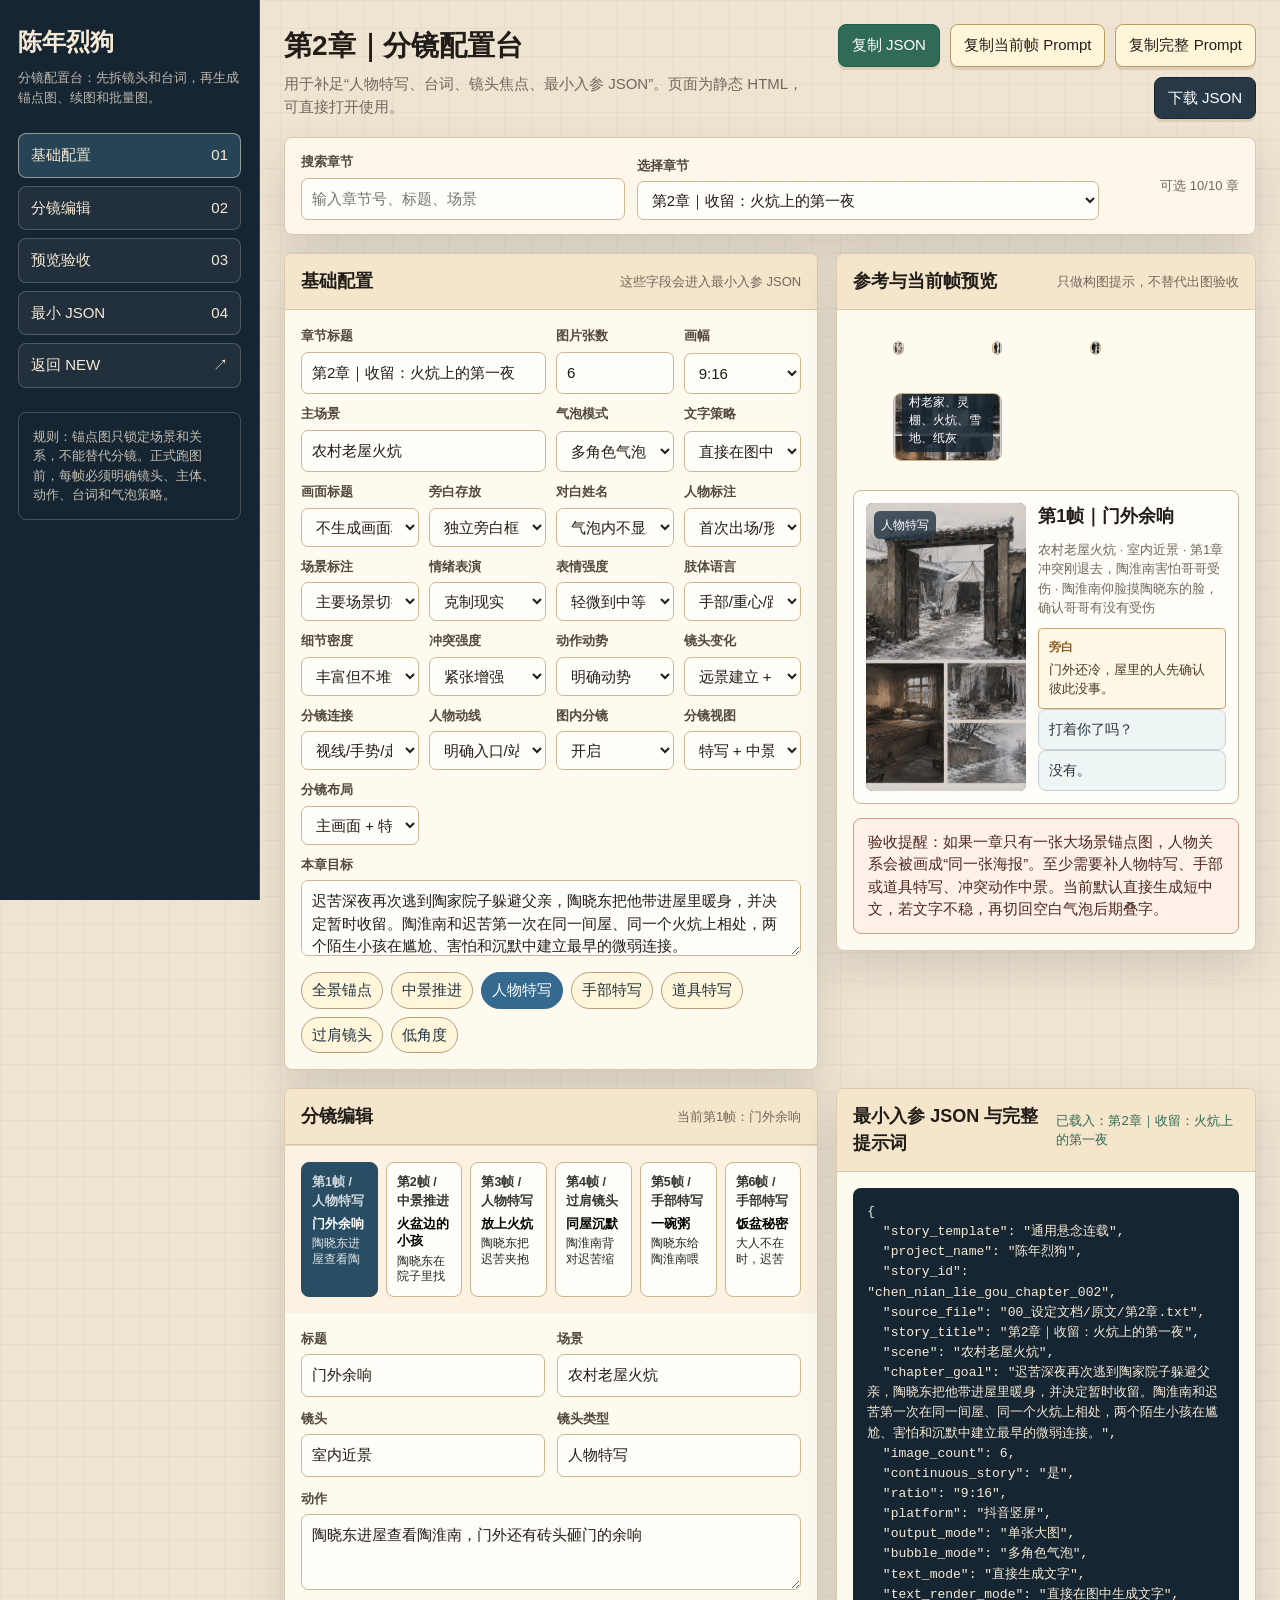
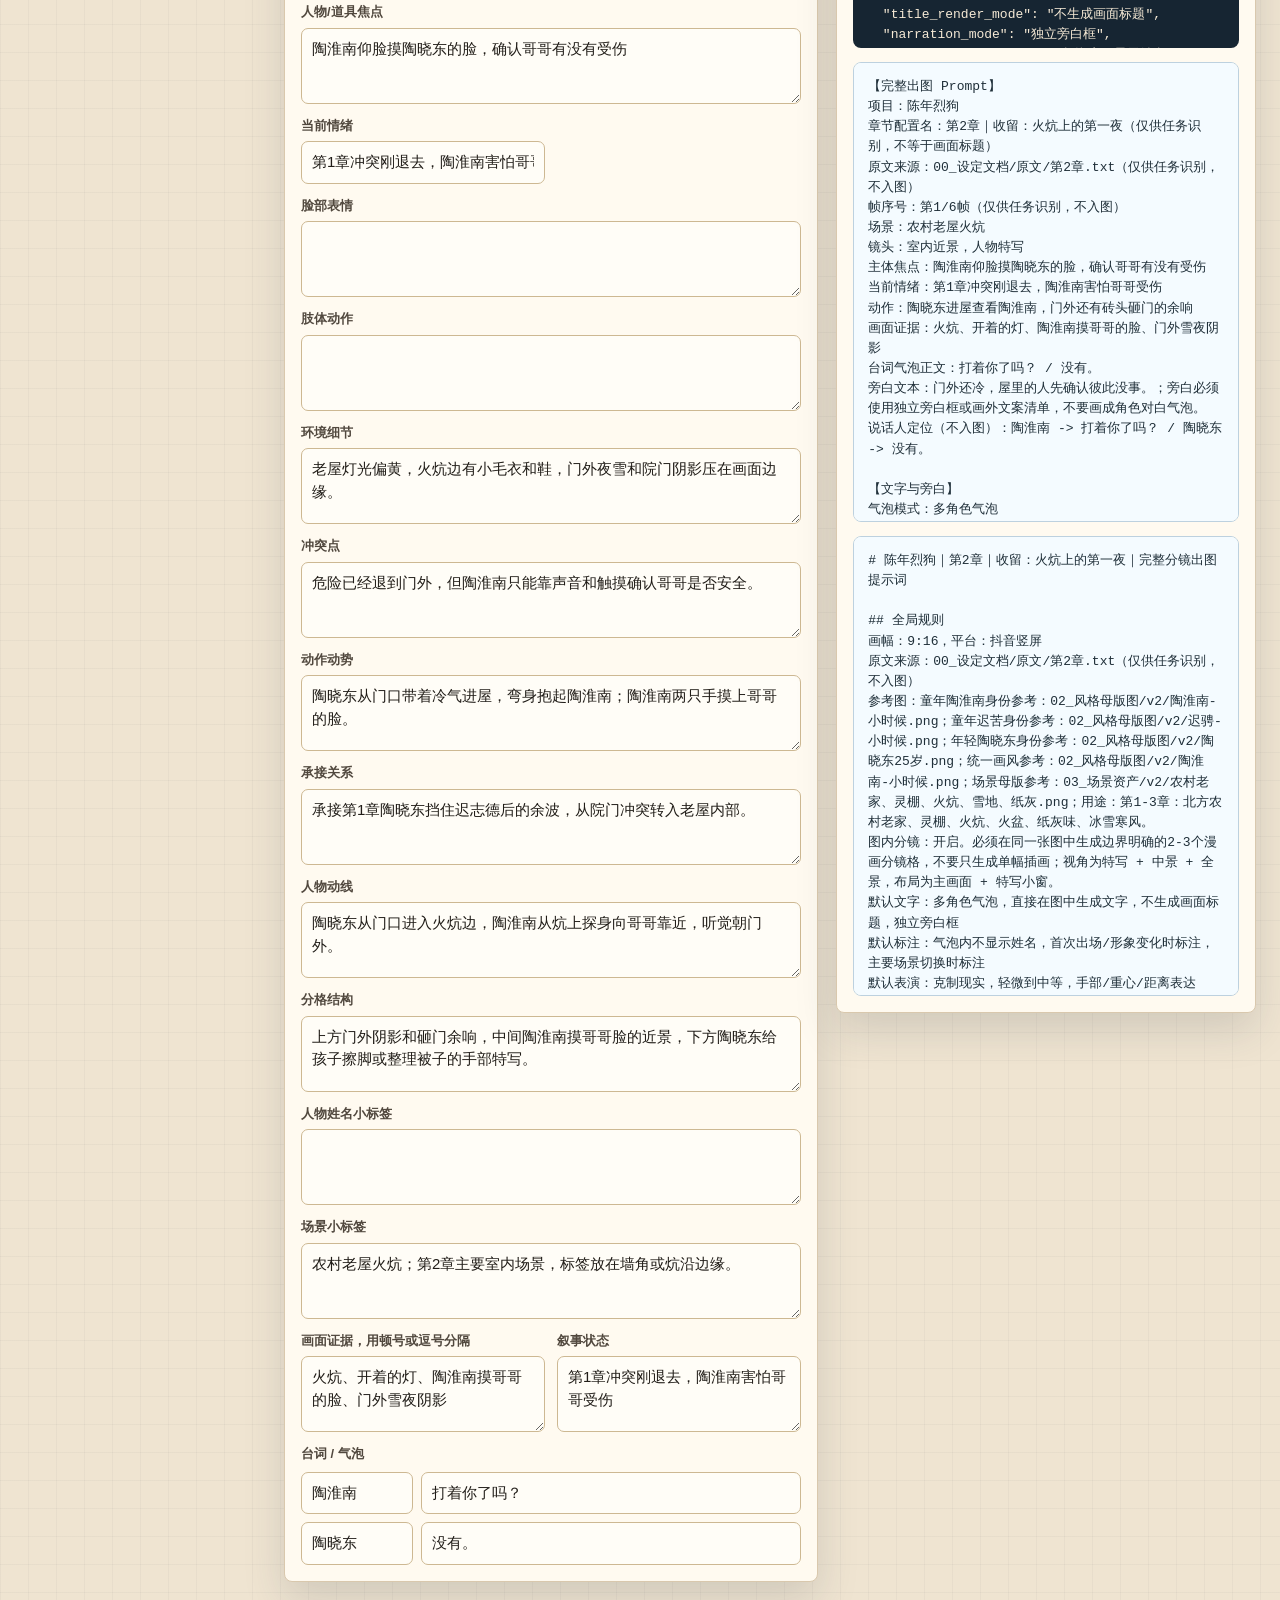
==== commit cee10a21: "feat: 第2-10章帧数方案优化 — 逐帧类型标注+台词嵌入+填补缺失情感帧 帧数调整： - 第2章 6→8帧（补充余波帧+安抚帧） - 第3章 5→7帧（补充冰挂砸窗+剥瓜子） - 第5章 5→" ====
--- a/入口/storyboard_config.html
+++ b/入口/storyboard_config.html
@@ -1275,6 +1275,8 @@
       const archive = archiveEntries();
       if (!chapterArchiveSelect || !archive.length) return;
       renderChapterOptions();
+      const current = archive.find(entry => entry.input && entry.input.story_id === state.story_id) || archive[0];
+      loadChapterFromArchive(current);
       const loadSelected = () => {
         const entry = archiveEntries().find(item => item.id === chapterArchiveSelect.value);
         loadChapterFromArchive(entry);
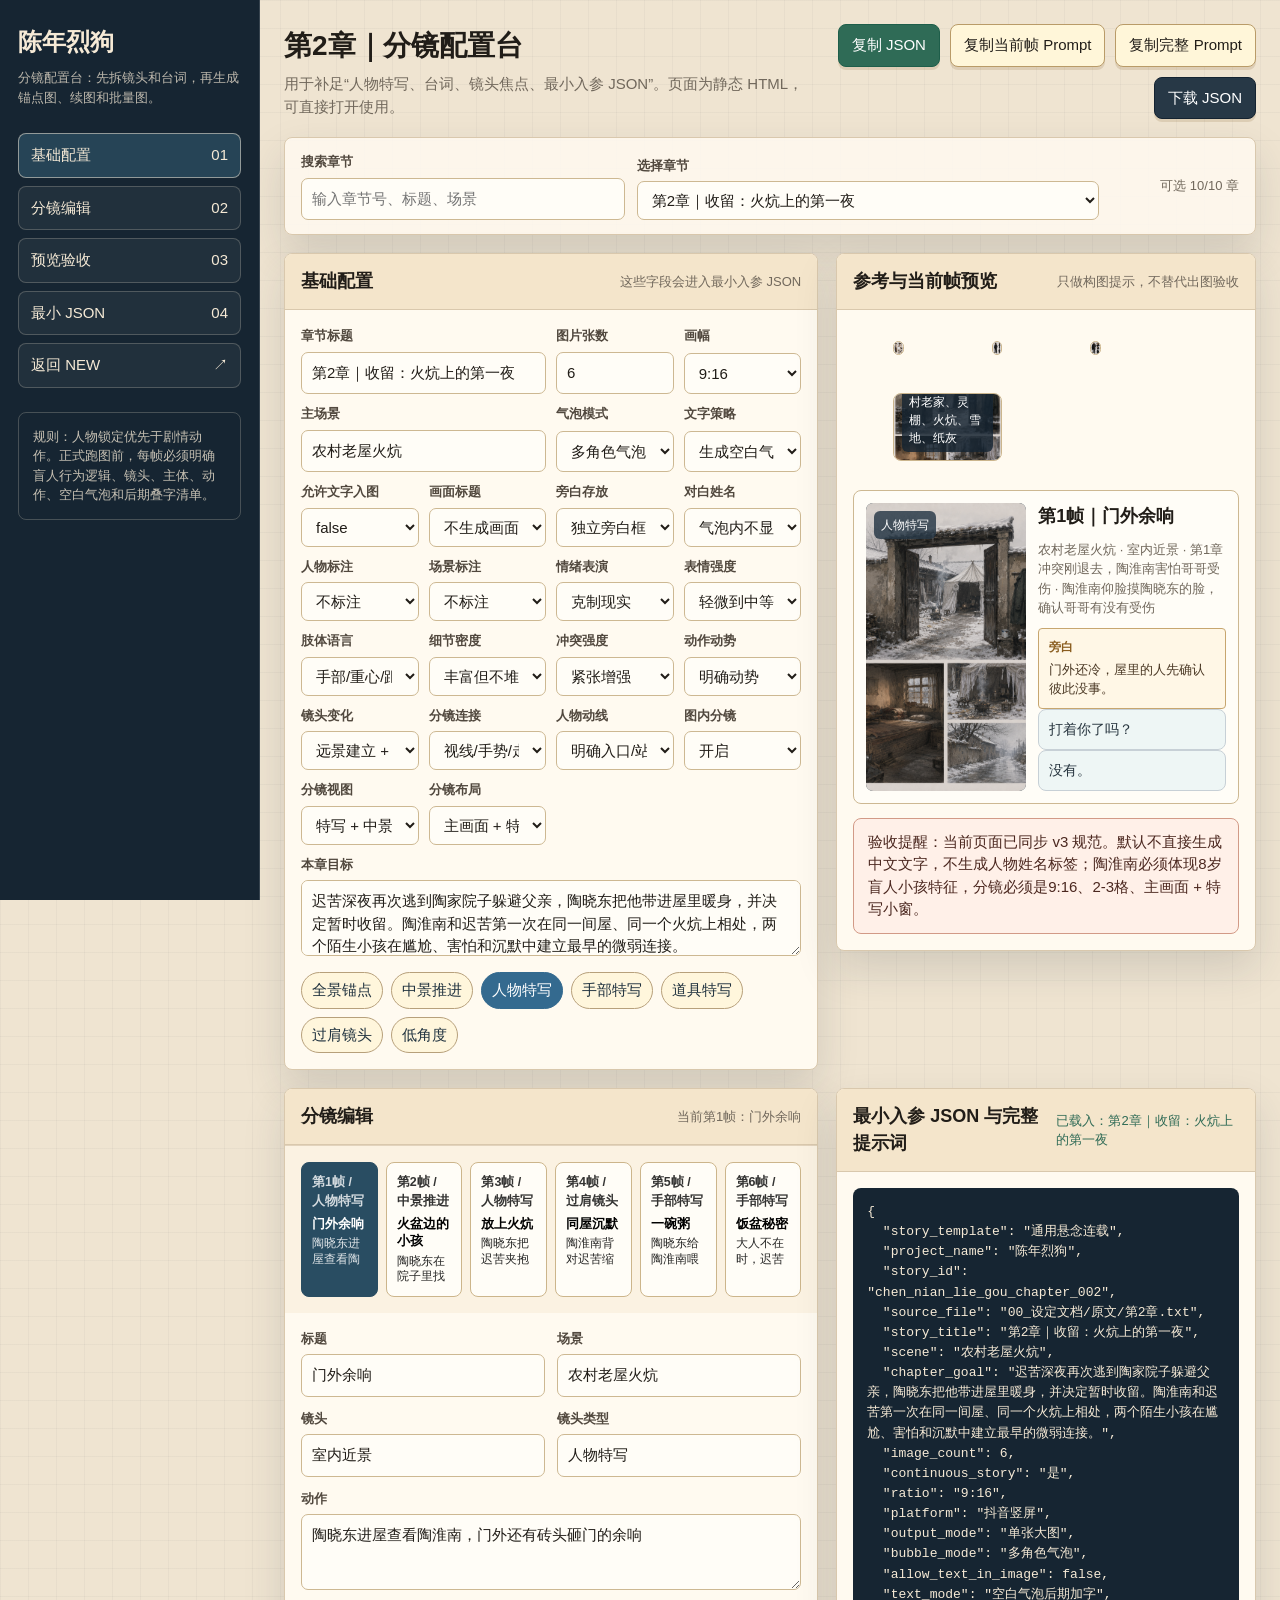
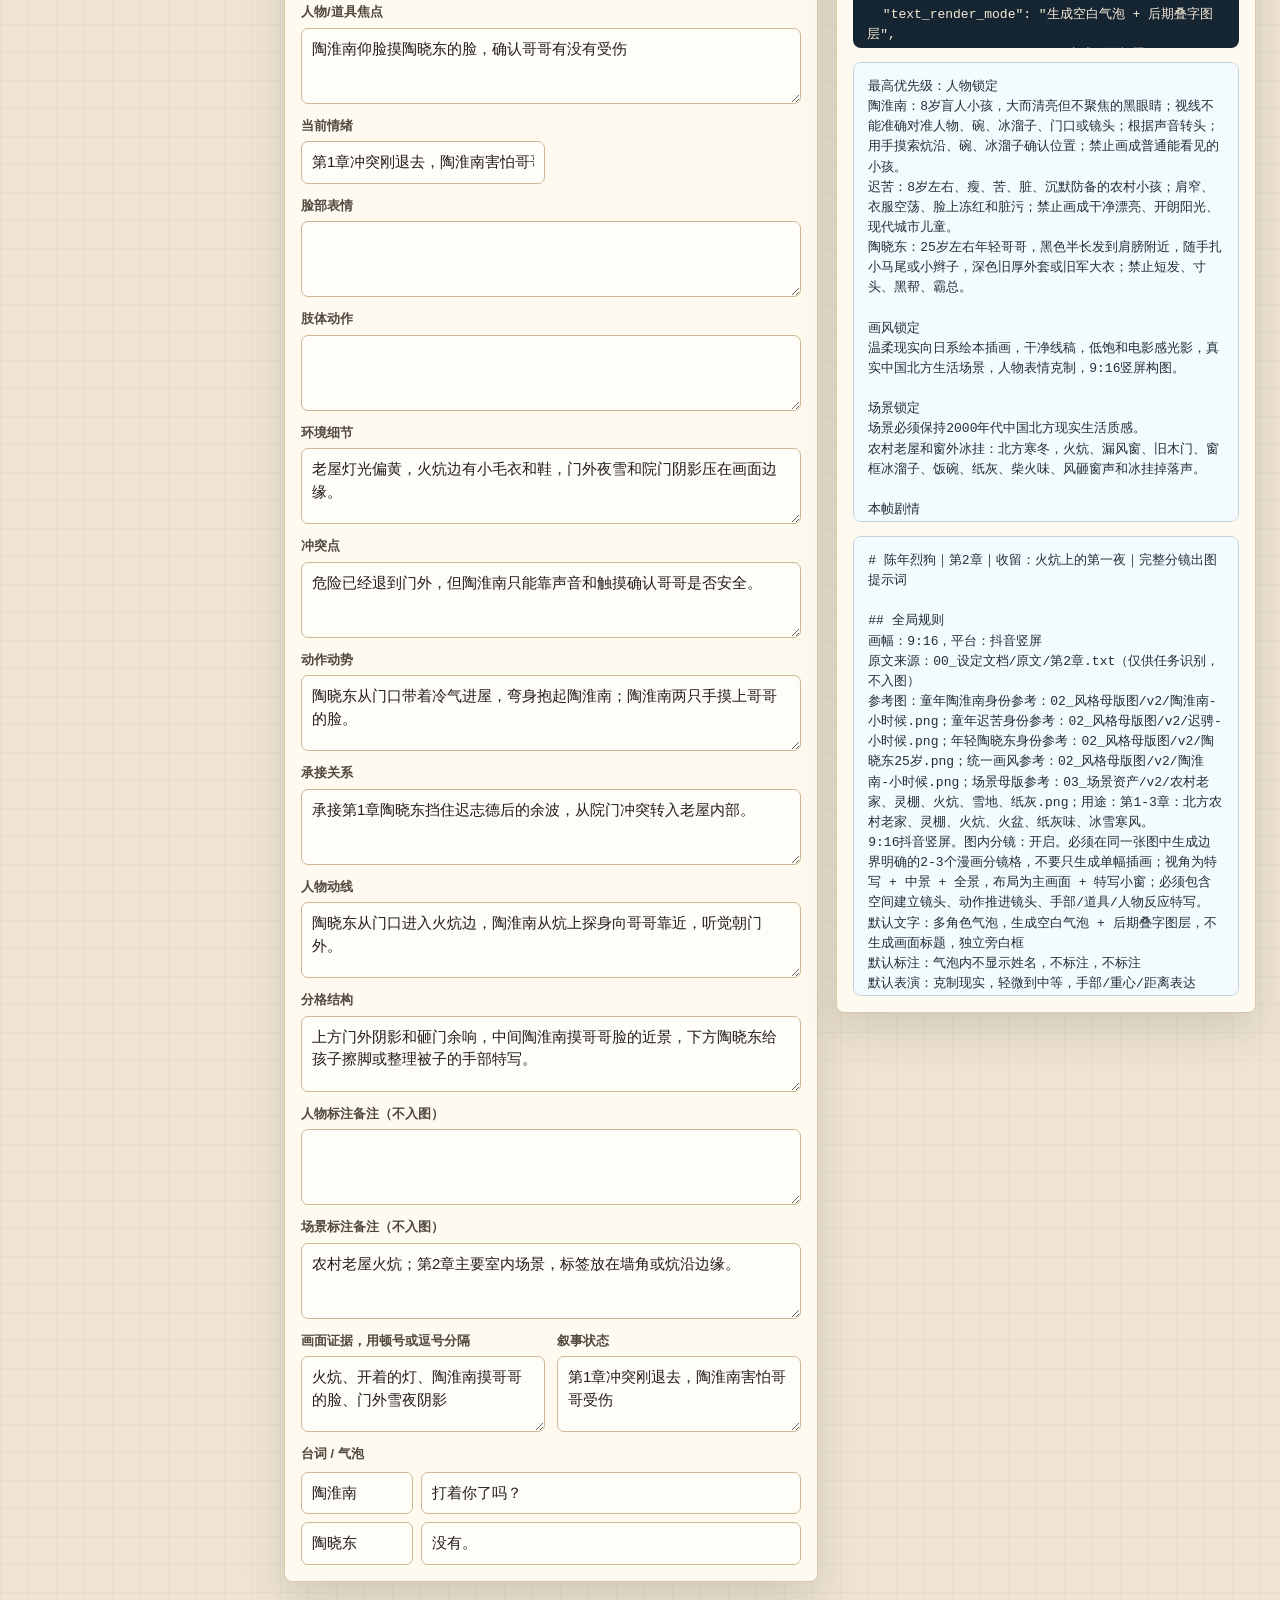
==== commit 722cb106: "feat: 第三版 Prompt 体系 — 策略文件 + Prompt 模板 + 配套工具 ### 新增策略文件（config/） - prompt_policy.json：项目级 Prompt 规范" ====
--- a/入口/storyboard_config.html
+++ b/入口/storyboard_config.html
@@ -573,7 +573,7 @@
         <a href="./入口_NEW.html">返回 NEW <span>↗</span></a>
       </nav>
       <div class="side-note">
-        规则：锚点图只锁定场景和关系，不能替代分镜。正式跑图前，每帧必须明确镜头、主体、动作、台词和气泡策略。
+        规则：人物锁定优先于剧情动作。正式跑图前，每帧必须明确盲人行为逻辑、镜头、主体、动作、空白气泡和后期叠字清单。
       </div>
     </aside>
 
@@ -642,10 +642,16 @@
             <div class="field">
               <label for="textRender">文字策略</label>
               <select id="textRender" data-config="text_render_mode">
-                <option>直接在图中生成文字</option>
                 <option>生成空白气泡 + 后期叠字图层</option>
                 <option>生成空白气泡 + 文案清单</option>
                 <option>仅生成文案清单</option>
+              </select>
+            </div>
+            <div class="field">
+              <label for="allowTextInImage">允许文字入图</label>
+              <select id="allowTextInImage" data-config="allow_text_in_image">
+                <option value="false">false</option>
+                <option value="true">true</option>
               </select>
             </div>
             <div class="field">
@@ -669,24 +675,19 @@
               <label for="dialogueNameMode">对白姓名</label>
               <select id="dialogueNameMode" data-config="dialogue_name_mode">
                 <option>气泡内不显示姓名</option>
-                <option>姓名小标签</option>
                 <option>气泡内显示姓名</option>
               </select>
             </div>
             <div class="field">
               <label for="characterLabelMode">人物标注</label>
               <select id="characterLabelMode" data-config="character_label_mode">
-                <option>首次出场/形象变化时标注</option>
                 <option>不标注</option>
-                <option>每帧标注</option>
               </select>
             </div>
             <div class="field">
               <label for="sceneLabelMode">场景标注</label>
               <select id="sceneLabelMode" data-config="scene_label_mode">
-                <option>主要场景切换时标注</option>
                 <option>不标注</option>
-                <option>每帧标注</option>
               </select>
             </div>
             <div class="field">
@@ -850,7 +851,7 @@
               </div>
             </div>
             <div class="warn">
-              验收提醒：如果一章只有一张大场景锚点图，人物关系会被画成“同一张海报”。至少需要补人物特写、手部或道具特写、冲突动作中景。当前默认直接生成短中文，若文字不稳，再切回空白气泡后期叠字。
+              验收提醒：当前页面已同步 v3 规范。默认不直接生成中文文字，不生成人物姓名标签；陶淮南必须体现8岁盲人小孩特征，分镜必须是9:16、2-3格、主画面 + 特写小窗。
             </div>
           </div>
         </section>
@@ -895,13 +896,14 @@
       "platform": "抖音竖屏",
       "output_mode": "单张大图",
       "bubble_mode": "多角色气泡",
-      "text_mode": "直接生成文字",
-      "text_render_mode": "直接在图中生成文字",
+      "allow_text_in_image": false,
+      "text_mode": "空白气泡后期加字",
+      "text_render_mode": "生成空白气泡 + 后期叠字图层",
       "title_render_mode": "不生成画面标题",
       "narration_mode": "独立旁白框",
       "dialogue_name_mode": "气泡内不显示姓名",
-      "character_label_mode": "首次出场/形象变化时标注",
-      "scene_label_mode": "主要场景切换时标注",
+      "character_label_mode": "不标注",
+      "scene_label_mode": "不标注",
       "emotion_acting_style": "克制现实",
       "expression_intensity": "轻微到中等",
       "body_language_mode": "手部/重心/距离表达",
@@ -1129,7 +1131,54 @@
                   "narration": "第一个秘密，比一句谢谢更早出现。"
             }
       ]
-};
+    };
+
+    const POLICY_DEFAULTS = {
+      allow_text_in_image: false,
+      text_mode: "空白气泡后期加字",
+      text_render_mode: "生成空白气泡 + 后期叠字图层",
+      title_render_mode: "不生成画面标题",
+      narration_mode: "独立旁白框",
+      dialogue_name_mode: "气泡内不显示姓名",
+      character_label_mode: "不标注",
+      scene_label_mode: "不标注",
+      in_image_storyboard: "开启",
+      storyboard_view: "特写 + 中景 + 全景",
+      storyboard_layout: "主画面 + 特写小窗"
+    };
+
+    const CHARACTER_LOCK_TEXT = [
+      "陶淮南：8岁盲人小孩，大而清亮但不聚焦的黑眼睛；视线不能准确对准人物、碗、冰溜子、门口或镜头；根据声音转头；用手摸索炕沿、碗、冰溜子确认位置；禁止画成普通能看见的小孩。",
+      "迟苦：8岁左右、瘦、苦、脏、沉默防备的农村小孩；肩窄、衣服空荡、脸上冻红和脏污；禁止画成干净漂亮、开朗阳光、现代城市儿童。",
+      "陶晓东：25岁左右年轻哥哥，黑色半长发到肩膀附近，随手扎小马尾或小辫子，深色旧厚外套或旧军大衣；禁止短发、寸头、黑帮、霸总。"
+    ].join("\n");
+
+    const SCENE_LOCK_TEXT = [
+      "场景必须保持2000年代中国北方现实生活质感。",
+      "农村老屋和窗外冰挂：北方寒冬，火炕、漏风窗、旧木门、窗框冰溜子、饭碗、纸灰、柴火味、风砸窗声和冰挂掉落声。"
+    ].join("\n");
+
+    function toBool(value) {
+      return value === true || value === "true" || value === "是" || value === "1";
+    }
+
+    function applyPolicyDefaults(input) {
+      const next = { ...input };
+      next.allow_text_in_image = toBool(next.allow_text_in_image);
+      if (!next.allow_text_in_image) {
+        next.text_mode = POLICY_DEFAULTS.text_mode;
+        next.text_render_mode = POLICY_DEFAULTS.text_render_mode;
+        next.title_render_mode = POLICY_DEFAULTS.title_render_mode;
+        next.dialogue_name_mode = POLICY_DEFAULTS.dialogue_name_mode;
+        next.character_label_mode = POLICY_DEFAULTS.character_label_mode;
+        next.scene_label_mode = POLICY_DEFAULTS.scene_label_mode;
+      }
+      next.narration_mode = next.narration_mode || POLICY_DEFAULTS.narration_mode;
+      next.in_image_storyboard = next.in_image_storyboard || POLICY_DEFAULTS.in_image_storyboard;
+      next.storyboard_view = next.storyboard_view || POLICY_DEFAULTS.storyboard_view;
+      next.storyboard_layout = POLICY_DEFAULTS.storyboard_layout;
+      return next;
+    }
 
     const configInputs = document.querySelectorAll("[data-config]");
     const pageTitle = document.getElementById("pageTitle");
@@ -1153,7 +1202,7 @@
     function syncConfigInputs() {
       configInputs.forEach(input => {
         const key = input.dataset.config;
-        input.value = state[key] ?? "";
+        input.value = key === "allow_text_in_image" ? String(Boolean(state[key])) : (state[key] ?? "");
       });
     }
 
@@ -1162,17 +1211,23 @@
       configInputs.forEach(input => {
         const key = input.dataset.config;
         input.addEventListener("input", () => {
-          const value = input.type === "number" ? Number(input.value) : input.value;
+          const value = key === "allow_text_in_image"
+            ? input.value === "true"
+            : input.type === "number" ? Number(input.value) : input.value;
           state[key] = value;
           if (key === "image_count") state.image_count = state.frames.length;
           if (key === "text_render_mode") state.text_mode = textModeForRender(value);
+          if (key === "allow_text_in_image" || key === "text_render_mode") {
+            state = applyPolicyDefaults(state);
+            syncConfigInputs();
+          }
           renderAll();
         });
       });
     }
 
     function chapterInputToState(input) {
-      return removeEmptyValues({
+      return applyPolicyDefaults(removeEmptyValues({
         story_template: input.story_template,
         project_name: input.project_name,
         story_id: input.story_id,
@@ -1186,6 +1241,7 @@
         platform: input.platform,
         output_mode: input.output_mode,
         bubble_mode: input.bubble_mode,
+        allow_text_in_image: input.allow_text_in_image,
         text_mode: input.text_mode,
         text_render_mode: input.text_render_mode,
         title_render_mode: input.title_render_mode,
@@ -1211,7 +1267,7 @@
           scene_references: input.scene_references || []
         },
         frames: input.custom_frames || input.frames || []
-      });
+      }));
     }
 
     function chapterSearchText(entry) {
@@ -1288,7 +1344,7 @@
     function textModeForRender(value) {
       if (value.includes("空白气泡")) return "空白气泡后期加字";
       if (value === "仅生成文案清单") return "无文字";
-      return "直接生成文字";
+      return state.allow_text_in_image ? "直接生成文字" : "空白气泡后期加字";
     }
 
     function isNarrationLine(line) {
@@ -1360,8 +1416,8 @@
         ${fieldTemplate("承接关系", "continuity_link", frame.continuity_link || "")}
         ${fieldTemplate("人物动线", "character_path", frame.character_path || "")}
         ${fieldTemplate("分格结构", "panel_composition", frame.panel_composition || "")}
-        ${fieldTemplate("人物姓名小标签", "character_label", frame.character_label || "")}
-        ${fieldTemplate("场景小标签", "scene_label", frame.scene_label || "")}
+        ${fieldTemplate("人物标注备注（不入图）", "character_label", frame.character_label || "")}
+        ${fieldTemplate("场景标注备注（不入图）", "scene_label", frame.scene_label || "")}
         ${fieldTemplate("画面证据，用顿号或逗号分隔", "visual_evidence", frame.visual_evidence.join("、"))}
         ${fieldTemplate("叙事状态", "state", frame.state)}
         <div class="field full dialogue">
@@ -1436,6 +1492,7 @@
         platform: state.platform,
         output_mode: state.output_mode,
         bubble_mode: state.bubble_mode,
+        allow_text_in_image: Boolean(state.allow_text_in_image),
         text_mode: state.text_mode,
         text_render_mode: state.text_render_mode,
         title_render_mode: state.title_render_mode,
@@ -1455,6 +1512,10 @@
         in_image_storyboard: state.in_image_storyboard,
         storyboard_view: state.storyboard_view,
         storyboard_layout: state.storyboard_layout,
+        policy: "config/prompt_policy.json",
+        character_lock: "config/character_lock_chen_nian_lie_gou.json",
+        scene_lock: "config/scene_lock_chen_nian_lie_gou.json",
+        text_strategy: "config/text_strategy.json",
         character_identity_refs: state.refs.character_identity_refs,
         scene_references: state.refs.scene_references,
         custom_frames: state.frames.map((frame, index) => ({
@@ -1500,23 +1561,24 @@
       const speakerMeta = lines
         .map(line => `${line.name} -> ${line.text}`)
         .join(" / ");
-      const titleRule = state.title_render_mode === "不生成画面标题"
-        ? "画面中禁止出现章节标题、帧标题、第1幕、第2幕、当前帧等顶部标题栏。"
-        : `画面标题模式：${state.title_render_mode}。`;
+      const titleRule = state.allow_text_in_image
+        ? "即使允许短文字入图，也禁止章节标题、帧标题、第1幕、第2幕、当前帧等顶部标题栏。"
+        : "画面中不要生成章节标题、帧标题、第1幕、第2幕、当前帧等顶部标题栏。";
       const narrationRule = state.narration_mode === "画外文案清单"
         ? `旁白只放在任务清单，不进入图片：${narrationCopy || "无"}`
         : state.narration_mode === "不使用旁白"
           ? "画面不生成旁白，只保留角色对白。"
-          : `${state.narration_mode}：${narrationCopy || "无"}；旁白框必须与角色对白气泡区分：使用矩形或窄条字幕框，无气泡尾巴，不指向任何人物。`;
+          : `${state.narration_mode}使用空白矩形框；后期旁白文本：${narrationCopy || "无"}；旁白框必须与角色对白气泡区分，无气泡尾巴，不指向任何人物。`;
       return [
         `气泡模式：${state.bubble_mode}`,
         `文字策略：${state.text_render_mode}`,
+        `allow_text_in_image：${Boolean(state.allow_text_in_image)}`,
         `对白姓名模式：${state.dialogue_name_mode}`,
         titleRule,
         narrationRule,
-        state.dialogue_name_mode === "气泡内显示姓名"
+        state.allow_text_in_image && state.dialogue_name_mode === "气泡内显示姓名"
           ? `角色对白：${speakerMeta || "无"}`
-          : `对白气泡正文：${dialogueTexts || "无"}；说话人定位仅供放置气泡参考：${speakerMeta || "无"}；气泡内禁止出现姓名前缀；旁白不进入角色对白气泡。`,
+          : `画面只生成空白对白气泡；后期台词文本：${dialogueTexts || "无"}；说话人定位仅供放置气泡参考：${speakerMeta || "无"}；气泡内不要出现姓名前缀；旁白不进入角色对白气泡。`,
         buildLabelRules(frame)
       ].join("\n");
     }
@@ -1524,13 +1586,9 @@
     function buildLabelRules(frame) {
       return [
         `人物姓名标注模式：${state.character_label_mode}`,
-        frame.character_label
-          ? `人物姓名小标签：${frame.character_label}；只在人物旁边小字标注，不放进对白气泡，不遮挡脸和手。`
-          : "本帧没有首次出场或形象变化时，不生成人物姓名标签。",
+        "本帧不生成任何人物姓名标签、角色介绍浮标或首次出场标注。",
         `场景标注模式：${state.scene_label_mode}`,
-        frame.scene_label
-          ? `场景小标签：${frame.scene_label}；只在主要场景切换或重要空间建立时出现，不要每格重复。`
-          : "本帧不是重要场景切换时，不生成场景标签。"
+        "本帧不生成场景文字标签；场景信息只作为配置和后期文字素材。"
       ].join("\n");
     }
 
@@ -1538,7 +1596,7 @@
       if (state.in_image_storyboard !== "开启") {
         return "图内分镜：关闭。当前图片是一张独立漫画格，但镜头必须明确，不要做成全章剧情海报。";
       }
-      return `图内分镜：开启。必须在同一张图中生成边界明确的2-3个漫画分镜格，不要只生成单幅插画；视角为${state.storyboard_view}，布局为${state.storyboard_layout}。`;
+      return `9:16抖音竖屏。图内分镜：开启。必须在同一张图中生成边界明确的2-3个漫画分镜格，不要只生成单幅插画；视角为${state.storyboard_view}，布局为${state.storyboard_layout}；必须包含空间建立镜头、动作推进镜头、手部/道具/人物反应特写。`;
     }
 
     function buildActingRules(frame) {
@@ -1582,7 +1640,16 @@
         .map(line => `${line.name} -> ${line.text}`)
         .join(" / ");
       return [
-        "【完整出图 Prompt】",
+        "最高优先级：人物锁定",
+        CHARACTER_LOCK_TEXT,
+        "",
+        "画风锁定",
+        state.style_prompt || "温柔现实向日系绘本插画，干净线稿，低饱和电影感光影，真实中国北方生活场景，人物表情克制，9:16竖屏构图。",
+        "",
+        "场景锁定",
+        SCENE_LOCK_TEXT,
+        "",
+        "本帧剧情",
         `项目：${state.project_name}`,
         `章节配置名：${state.story_title}（仅供任务识别，不等于画面标题）`,
         `原文来源：${state.source_file || "未配置"}（仅供任务识别，不入图）`,
@@ -1593,27 +1660,29 @@
         `当前情绪：${frame.emotion || frame.state}`,
         `动作：${frame.action}`,
         `画面证据：${frame.visual_evidence.join("、")}`,
-        `台词气泡正文：${dialogueTexts || "无"}`,
-        `旁白文本：${captions.join(" / ") || "无"}；旁白必须使用独立旁白框或画外文案清单，不要画成角色对白气泡。`,
+        "",
+        "分镜要求",
+        buildStoryboardRule(),
+        "",
+        "文字策略",
+        buildTextRules(frame),
+        "",
+        "后期叠字清单（不直接入图）",
+        `台词：${dialogueTexts || "无"}`,
+        `旁白：${captions.join(" / ") || "无"}`,
         `说话人定位（不入图）：${speakerMeta || "无"}`,
         "",
-        "【文字与旁白】",
-        buildTextRules(frame),
-        "",
-        "【分镜要求】",
-        buildStoryboardRule(),
-        "",
-        "【人物表演与情绪】",
+        "人物表演与情绪",
         buildActingRules(frame),
         "",
-        "【漫画叙事与动线】",
+        "漫画叙事与动线",
         buildComicStorytellingRules(frame),
         "",
-        "【连续性要求】",
+        "连续性要求",
         "保持 v2 角色母版身份一致，北方冬季灵棚场景一致；如果是人物特写，优先脸部表情和手部动作；不要把所有剧情塞进同一张全景海报。",
         "",
-        "【禁止项】",
-        "不要生成第1幕、第2幕、当前帧、章节标题等顶部标签；对白气泡里不要出现陶淮南：、迟苦：、陶晓东：、旁白：等姓名前缀；旁白不要画成带尾巴的对白气泡，不要指向人物；不要额外添加未列出的文字；不要乱码；不要把儿童画成成年人。"
+        "禁止项 / Negative Prompt",
+        "不要生成姓名标签、首次出场标注、人物介绍浮标、第几章、第几帧、第1幕、当前帧、顶部标题栏、章节标题、中文乱码、角色名冒号台词；不要让陶淮南正常对视或准确盯着物体；不要把儿童画成成年人；不要把迟苦画成干净漂亮小男孩；不要把陶晓东画成短发、寸头、黑帮、霸总。"
       ].join("\n");
     }
 
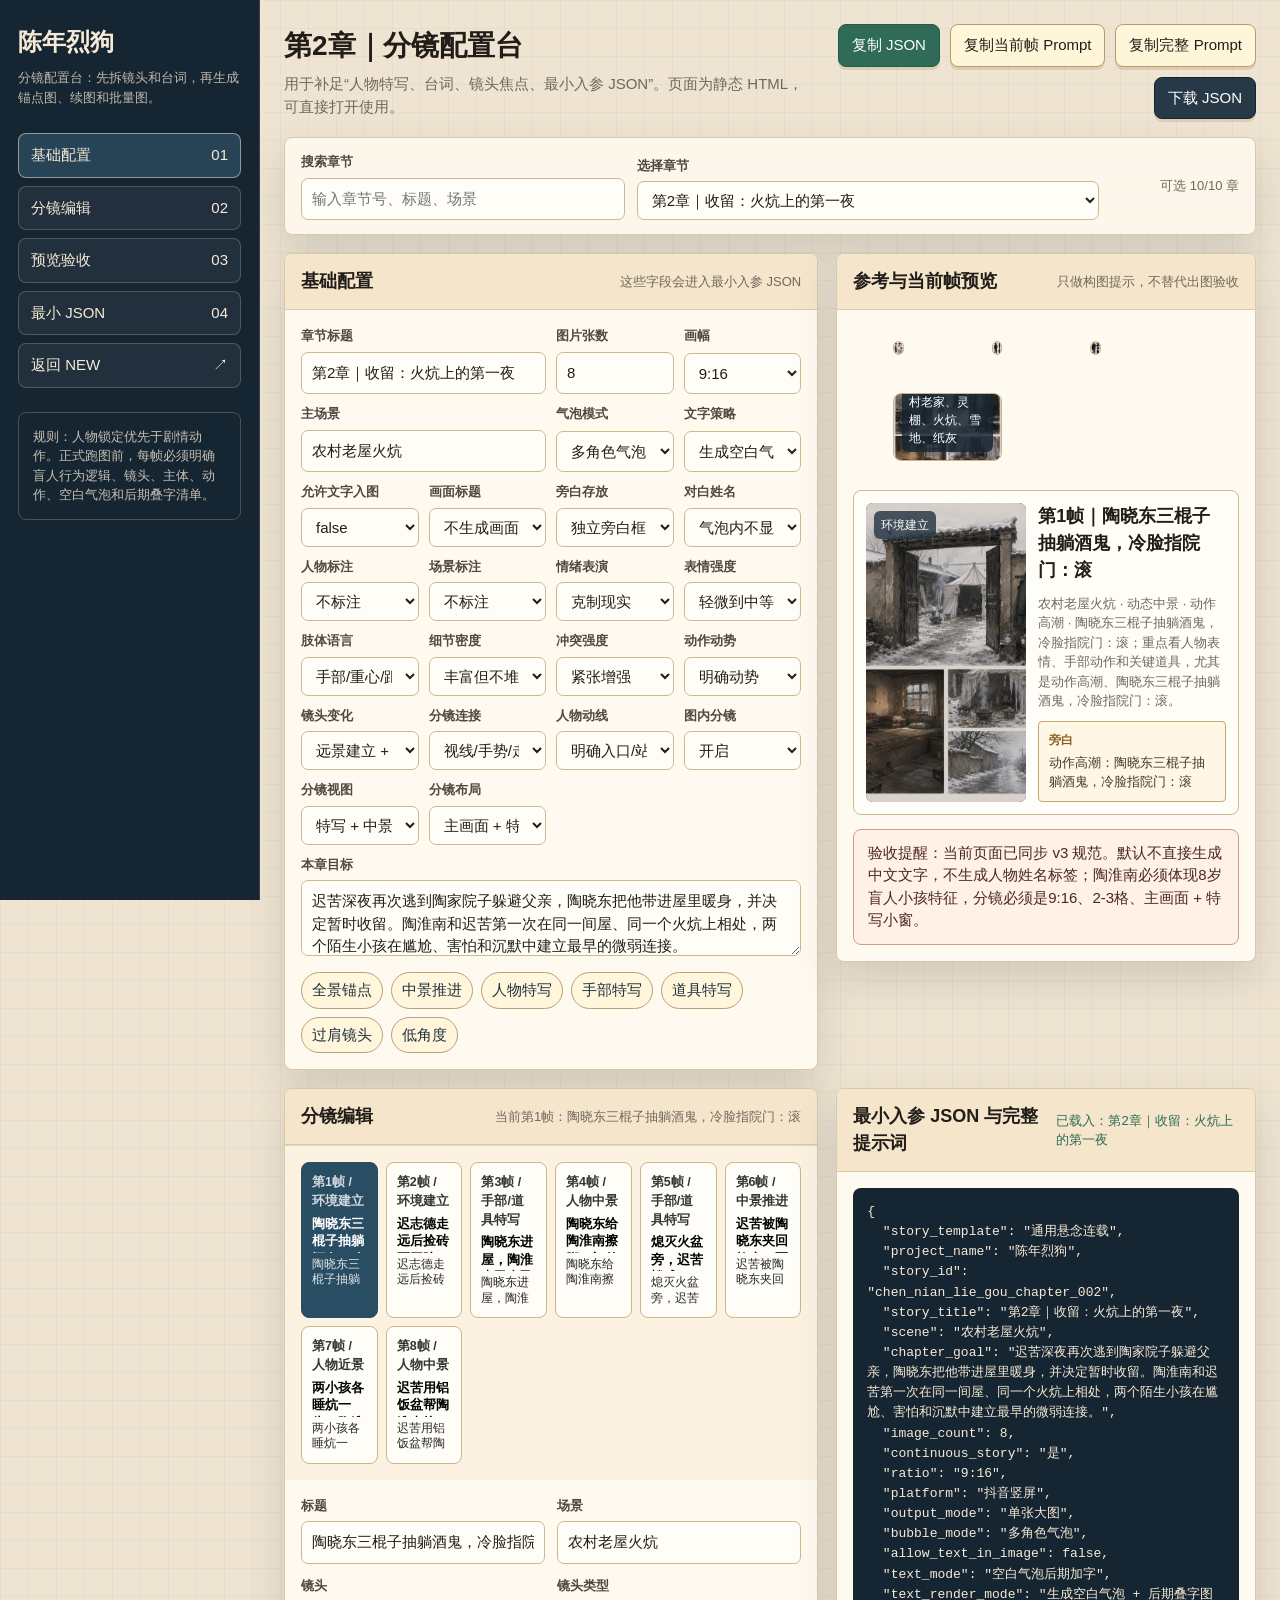
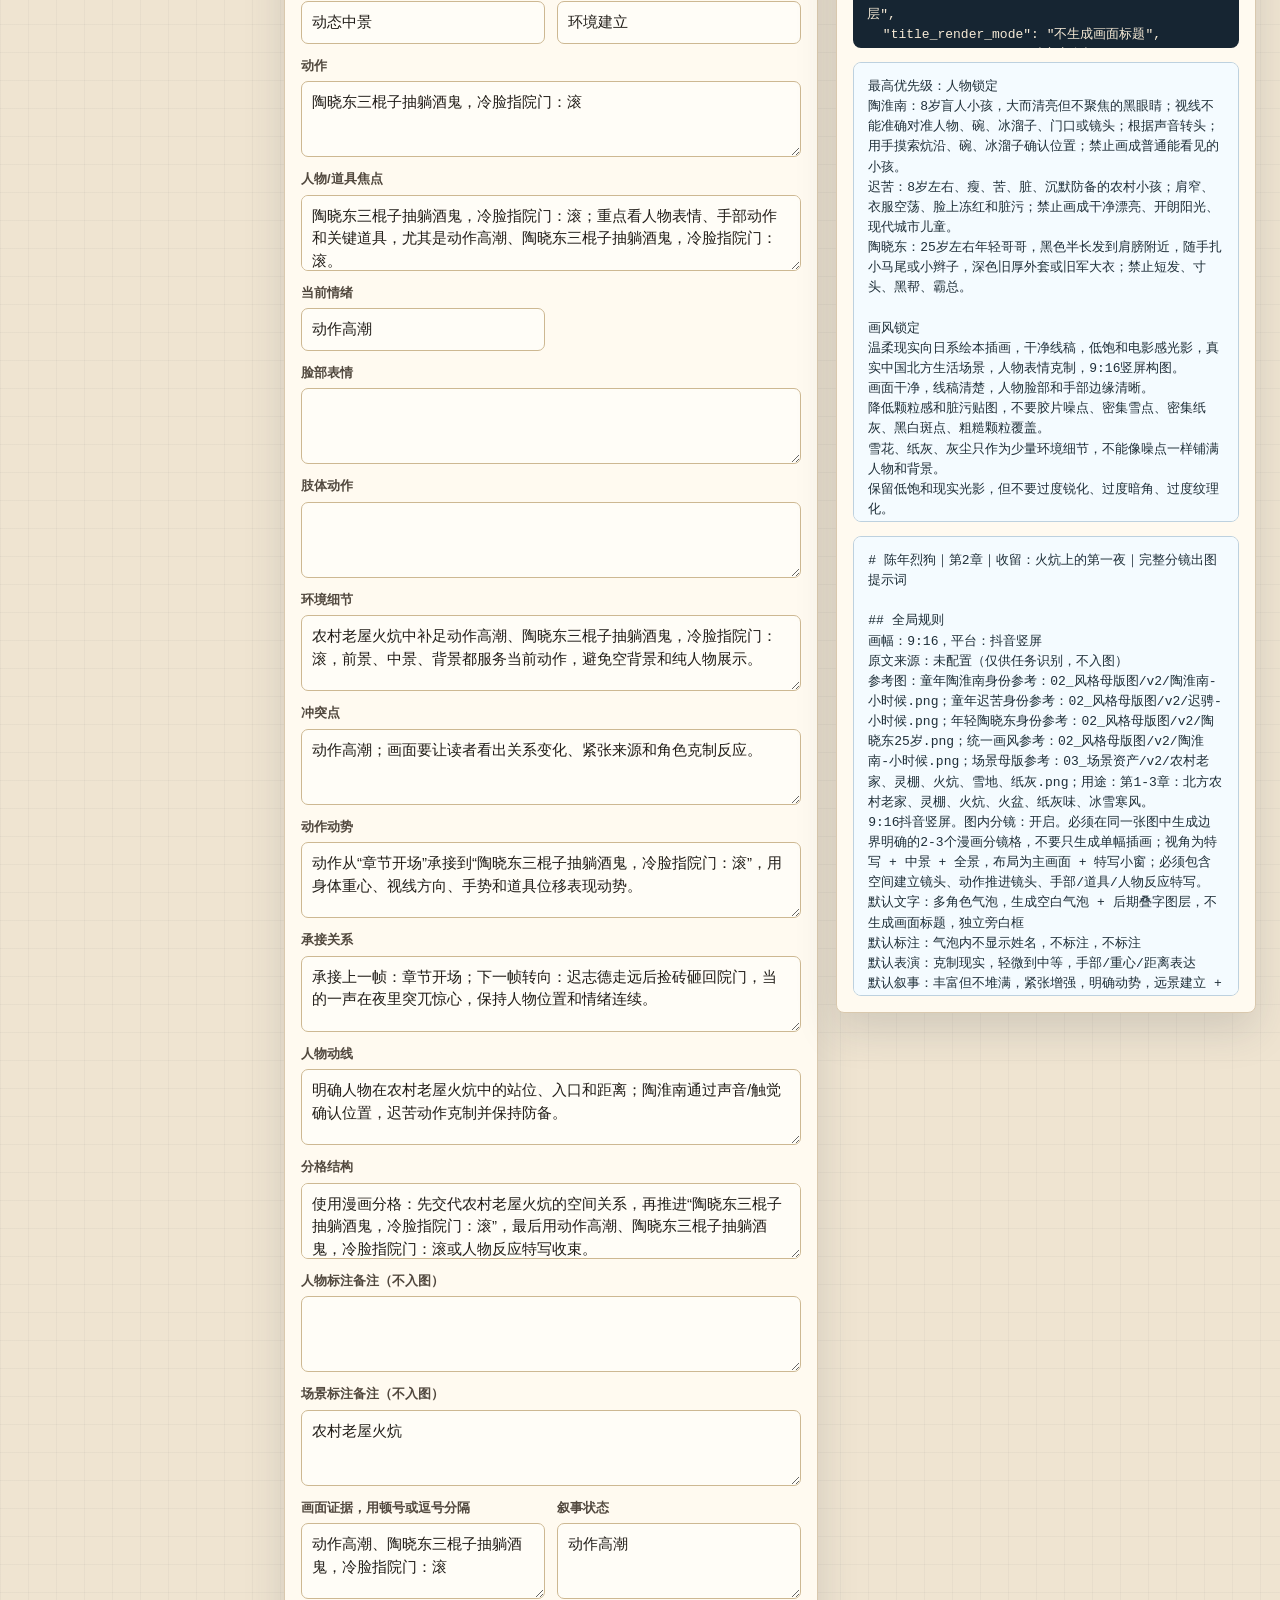
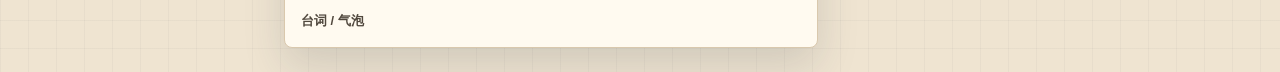
==== commit 00c386ea: "feat: 第2-10章帧数方案优化 — 逐帧类型标注+台词嵌入+填补缺失情感帧 ### 内容安全规范 - docs/CONTENT_SAFETY_PROMPT_GUIDE.md：高风险词改写表 + " ====
--- a/入口/storyboard_config.html
+++ b/入口/storyboard_config.html
@@ -645,6 +645,7 @@
                 <option>生成空白气泡 + 后期叠字图层</option>
                 <option>生成空白气泡 + 文案清单</option>
                 <option>仅生成文案清单</option>
+                <option>直接在图中生成文字</option>
               </select>
             </div>
             <div class="field">
@@ -1155,7 +1156,14 @@
 
     const SCENE_LOCK_TEXT = [
       "场景必须保持2000年代中国北方现实生活质感。",
-      "农村老屋和窗外冰挂：北方寒冬，火炕、漏风窗、旧木门、窗框冰溜子、饭碗、纸灰、柴火味、风砸窗声和冰挂掉落声。"
+      "农村老屋和窗外冰挂：北方寒冬，火炕、漏风窗、旧木门、窗框冰溜子、饭碗、柴火味、风砸窗声和冰挂掉落声；纸灰和雪粒只能少量出现，不要铺满画面。"
+    ].join("\n");
+
+    const IMAGE_CLEANLINESS_TEXT = [
+      "画面干净，线稿清楚，人物脸部和手部边缘清晰。",
+      "降低颗粒感和脏污贴图，不要胶片噪点、密集雪点、密集纸灰、黑白斑点、粗糙颗粒覆盖。",
+      "雪花、纸灰、灰尘只作为少量环境细节，不能像噪点一样铺满人物和背景。",
+      "保留低饱和现实光影，但不要过度锐化、过度暗角、过度纹理化。"
     ].join("\n");
 
     function toBool(value) {
@@ -1210,19 +1218,24 @@
       syncConfigInputs();
       configInputs.forEach(input => {
         const key = input.dataset.config;
-        input.addEventListener("input", () => {
+        const handleConfigChange = () => {
           const value = key === "allow_text_in_image"
             ? input.value === "true"
             : input.type === "number" ? Number(input.value) : input.value;
           state[key] = value;
           if (key === "image_count") state.image_count = state.frames.length;
+          if (key === "text_render_mode" && value === "直接在图中生成文字") {
+            state.allow_text_in_image = true;
+          }
           if (key === "text_render_mode") state.text_mode = textModeForRender(value);
           if (key === "allow_text_in_image" || key === "text_render_mode") {
             state = applyPolicyDefaults(state);
             syncConfigInputs();
           }
           renderAll();
-        });
+        };
+        input.addEventListener("input", handleConfigChange);
+        input.addEventListener("change", handleConfigChange);
       });
     }
 
@@ -1347,23 +1360,62 @@
       return state.allow_text_in_image ? "直接生成文字" : "空白气泡后期加字";
     }
 
+    function isDirectTextMode() {
+      return Boolean(state.allow_text_in_image) && state.text_render_mode === "直接在图中生成文字";
+    }
+
     function isNarrationLine(line) {
       return ["旁白", "叙述", "画外音", "旁白/叙述"].includes(String(line?.name || "").trim());
     }
 
+    function isGarbledPlaceholder(value) {
+      const text = String(value || "").trim();
+      return !text || /^[?？]+$/.test(text) || text.includes("�");
+    }
+
+    function isValidDialogueLine(line) {
+      return line && !isGarbledPlaceholder(line.text) && !isGarbledPlaceholder(line.name);
+    }
+
+    function cleanDialogue(frame) {
+      return (frame.dialogue || []).filter(isValidDialogueLine);
+    }
+
     function characterDialogue(frame) {
-      return (frame.dialogue || []).filter(line => (line.name || line.text) && !isNarrationLine(line));
+      return cleanDialogue(frame).filter(line => !isNarrationLine(line));
     }
 
     function narrationTexts(frame) {
       const texts = [];
-      if (frame.narration) texts.push(frame.narration);
-      (frame.dialogue || [])
+      if (!isGarbledPlaceholder(frame.narration)) texts.push(frame.narration);
+      cleanDialogue(frame)
         .filter(isNarrationLine)
         .forEach(line => {
-          if (line.text) texts.push(line.text);
+          if (!isGarbledPlaceholder(line.text)) texts.push(line.text);
         });
       return [...new Set(texts.map(text => String(text).trim()).filter(Boolean))];
+    }
+
+    function shortText(text, maxLength = 18) {
+      return String(text || "")
+        .replace(/^[^：:]{2,8}[：:]/, "")
+        .replace(/[；;].*$/, "")
+        .trim()
+        .slice(0, maxLength);
+    }
+
+    function directDialogueTexts(frame) {
+      const lines = characterDialogue(frame).map(line => shortText(line.text)).filter(Boolean);
+      if (lines.length) return lines;
+      const captions = narrationTexts(frame).map(text => shortText(text)).filter(Boolean);
+      if (captions.length) return captions.slice(0, 2);
+      return [shortText(frame.action || frame.title || "继续")].filter(Boolean);
+    }
+
+    function directCaptionTexts(frame) {
+      const captions = narrationTexts(frame).map(text => shortText(text, 22)).filter(Boolean);
+      if (captions.length) return captions;
+      return [shortText(frame.state || frame.title || frame.action, 22)].filter(Boolean);
     }
 
     function renderTimeline() {
@@ -1422,10 +1474,10 @@
         ${fieldTemplate("叙事状态", "state", frame.state)}
         <div class="field full dialogue">
           <div class="label">台词 / 气泡</div>
-          ${frame.dialogue.map((line, index) => `
+          ${(frame.dialogue || []).map((line, index) => `
             <div class="line-row">
-              <input class="dialogue-field" data-line="${index}" data-key="name" value="${escapeHtml(line.name)}" aria-label="说话人">
-              <input class="dialogue-field" data-line="${index}" data-key="text" value="${escapeHtml(line.text)}" aria-label="台词">
+              <input class="dialogue-field" data-line="${index}" data-key="name" value="${isGarbledPlaceholder(line.name) ? "" : escapeHtml(line.name)}" placeholder="说话人" aria-label="说话人">
+              <input class="dialogue-field" data-line="${index}" data-key="text" value="${isGarbledPlaceholder(line.text) ? "" : escapeHtml(line.text)}" placeholder="台词留空则不导出" aria-label="台词">
             </div>
           `).join("")}
         </div>
@@ -1540,8 +1592,8 @@
           panel_composition: frame.panel_composition,
           character_label: frame.character_label,
           scene_label: frame.scene_label,
-          dialogue: frame.dialogue,
-          narration: frame.narration
+          dialogue: cleanDialogue(frame),
+          narration: isGarbledPlaceholder(frame.narration) ? "" : frame.narration
         }))
       };
     }
@@ -1558,6 +1610,8 @@
       const dialogueTexts = lines
         .map(line => line.text)
         .join(" / ");
+      const directBubbles = directDialogueTexts(frame).join(" / ");
+      const directCaptions = directCaptionTexts(frame).join(" / ");
       const speakerMeta = lines
         .map(line => `${line.name} -> ${line.text}`)
         .join(" / ");
@@ -1568,7 +1622,14 @@
         ? `旁白只放在任务清单，不进入图片：${narrationCopy || "无"}`
         : state.narration_mode === "不使用旁白"
           ? "画面不生成旁白，只保留角色对白。"
-          : `${state.narration_mode}使用空白矩形框；后期旁白文本：${narrationCopy || "无"}；旁白框必须与角色对白气泡区分，无气泡尾巴，不指向任何人物。`;
+          : isDirectTextMode()
+            ? `${state.narration_mode}：直接在矩形旁白框中写入短中文“${directCaptions || "无"}”；旁白框必须与角色对白气泡区分，无气泡尾巴，不指向任何人物。`
+            : `${state.narration_mode}使用空白矩形框；后期旁白文本：${narrationCopy || "无"}；旁白框必须与角色对白气泡区分，无气泡尾巴，不指向任何人物。`;
+      const dialogueRule = isDirectTextMode()
+        ? state.dialogue_name_mode === "气泡内显示姓名"
+          ? `必须在对白气泡内直接写入短中文台词，可带说话人：${speakerMeta || directBubbles || "无"}；不要额外添加未列出的文字。`
+          : `必须在对白气泡内直接写入短中文台词正文：“${directBubbles || "无"}”；说话人定位仅供放置气泡参考：${speakerMeta || "按人物位置放置"}；气泡内不要出现姓名前缀。`
+        : `画面只生成空白对白气泡；后期台词文本：${dialogueTexts || "无"}；说话人定位仅供放置气泡参考：${speakerMeta || "无"}；气泡内不要出现姓名前缀；旁白不进入角色对白气泡。`;
       return [
         `气泡模式：${state.bubble_mode}`,
         `文字策略：${state.text_render_mode}`,
@@ -1576,9 +1637,7 @@
         `对白姓名模式：${state.dialogue_name_mode}`,
         titleRule,
         narrationRule,
-        state.allow_text_in_image && state.dialogue_name_mode === "气泡内显示姓名"
-          ? `角色对白：${speakerMeta || "无"}`
-          : `画面只生成空白对白气泡；后期台词文本：${dialogueTexts || "无"}；说话人定位仅供放置气泡参考：${speakerMeta || "无"}；气泡内不要出现姓名前缀；旁白不进入角色对白气泡。`,
+        dialogueRule,
         buildLabelRules(frame)
       ].join("\n");
     }
@@ -1645,6 +1704,7 @@
         "",
         "画风锁定",
         state.style_prompt || "温柔现实向日系绘本插画，干净线稿，低饱和电影感光影，真实中国北方生活场景，人物表情克制，9:16竖屏构图。",
+        IMAGE_CLEANLINESS_TEXT,
         "",
         "场景锁定",
         SCENE_LOCK_TEXT,
@@ -1667,9 +1727,9 @@
         "文字策略",
         buildTextRules(frame),
         "",
-        "后期叠字清单（不直接入图）",
-        `台词：${dialogueTexts || "无"}`,
-        `旁白：${captions.join(" / ") || "无"}`,
+        isDirectTextMode() ? "文字入图清单（必须直接写进画面）" : "后期叠字清单（不直接入图）",
+        isDirectTextMode() ? `对白气泡文字：${directDialogueTexts(frame).join(" / ") || "无"}` : `台词：${dialogueTexts || "无"}`,
+        isDirectTextMode() ? `旁白框文字：${directCaptionTexts(frame).join(" / ") || "无"}` : `旁白：${captions.join(" / ") || "无"}`,
         `说话人定位（不入图）：${speakerMeta || "无"}`,
         "",
         "人物表演与情绪",
@@ -1682,7 +1742,7 @@
         "保持 v2 角色母版身份一致，北方冬季灵棚场景一致；如果是人物特写，优先脸部表情和手部动作；不要把所有剧情塞进同一张全景海报。",
         "",
         "禁止项 / Negative Prompt",
-        "不要生成姓名标签、首次出场标注、人物介绍浮标、第几章、第几帧、第1幕、当前帧、顶部标题栏、章节标题、中文乱码、角色名冒号台词；不要让陶淮南正常对视或准确盯着物体；不要把儿童画成成年人；不要把迟苦画成干净漂亮小男孩；不要把陶晓东画成短发、寸头、黑帮、霸总。"
+        "不要生成姓名标签、首次出场标注、人物介绍浮标、第几章、第几帧、第1幕、当前帧、顶部标题栏、章节标题、中文乱码、角色名冒号台词；不要让陶淮南正常对视或准确盯着物体；不要把儿童画成成年人；不要把迟苦画成干净漂亮小男孩；不要把陶晓东画成短发、寸头、黑帮、霸总；不要胶片噪点、密集颗粒、密集雪点、密集纸灰、脏污纹理覆盖、过度锐化。"
       ].join("\n");
     }
 
